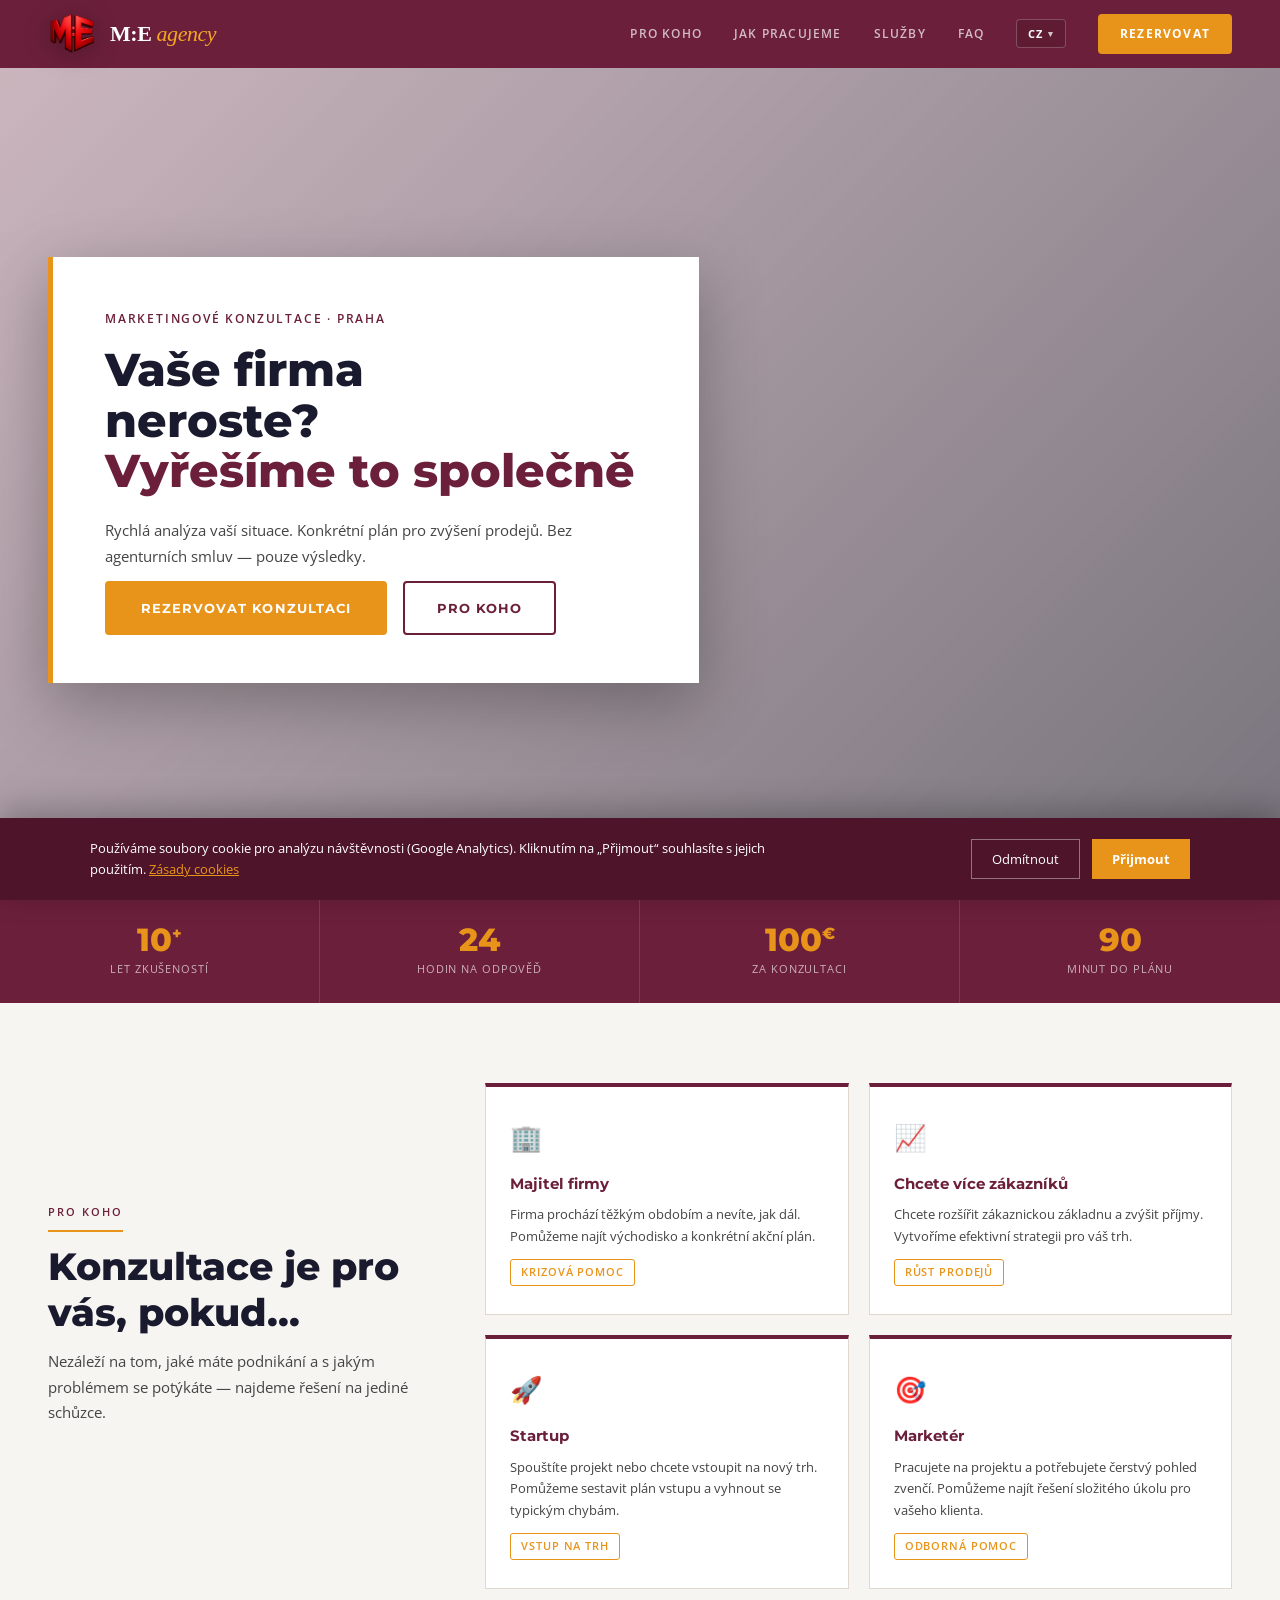
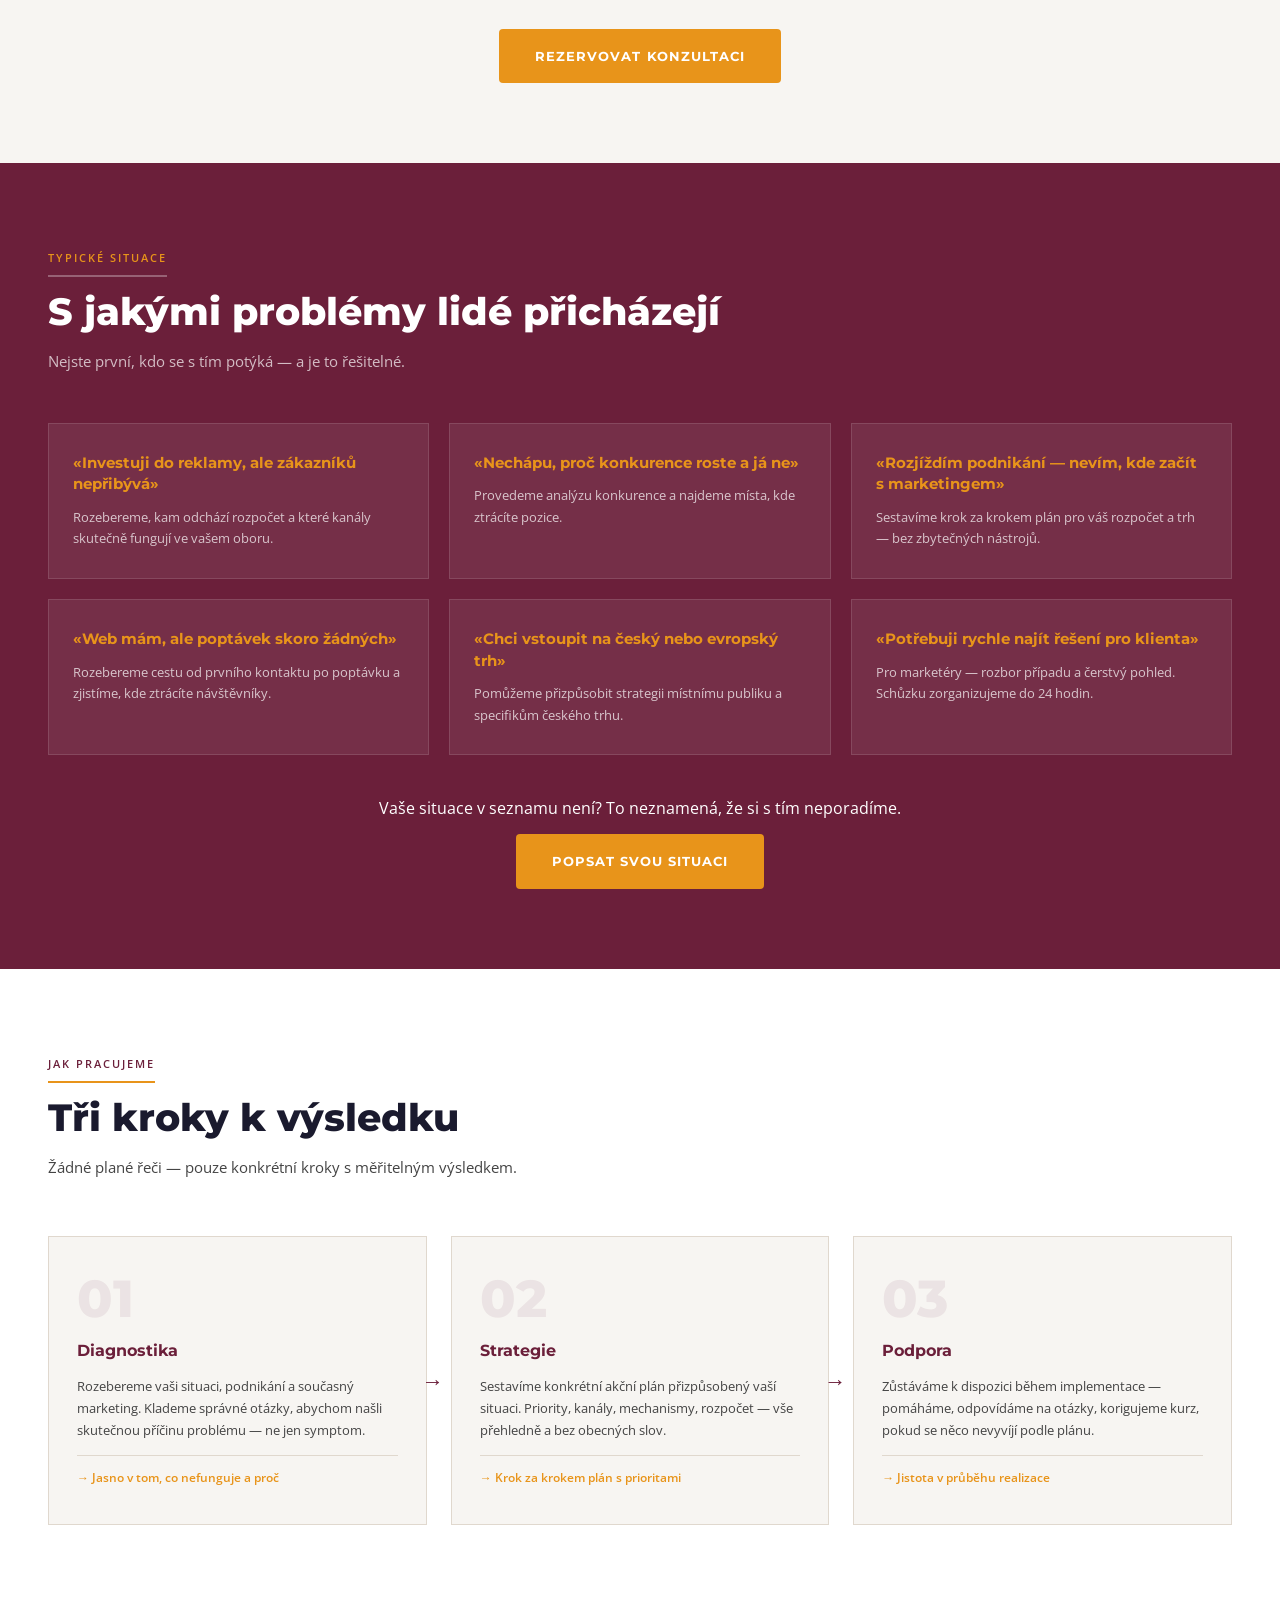
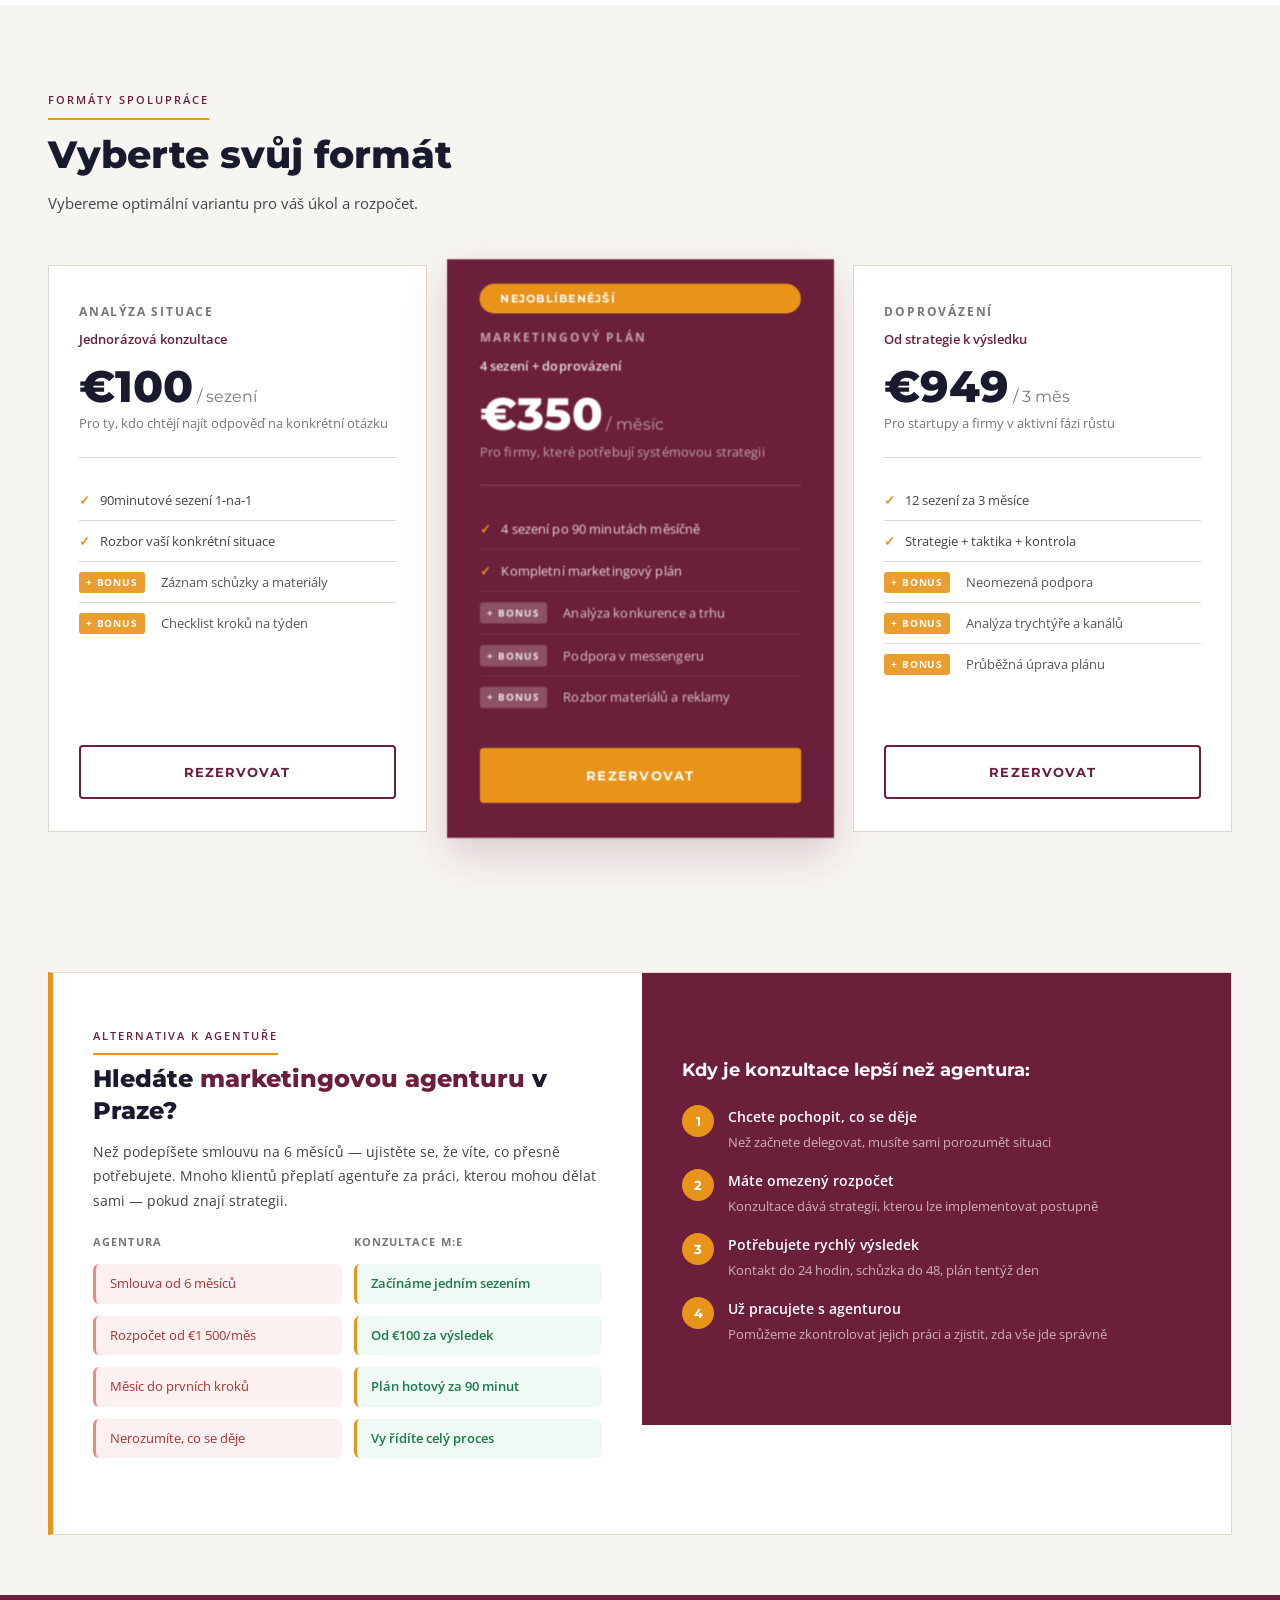
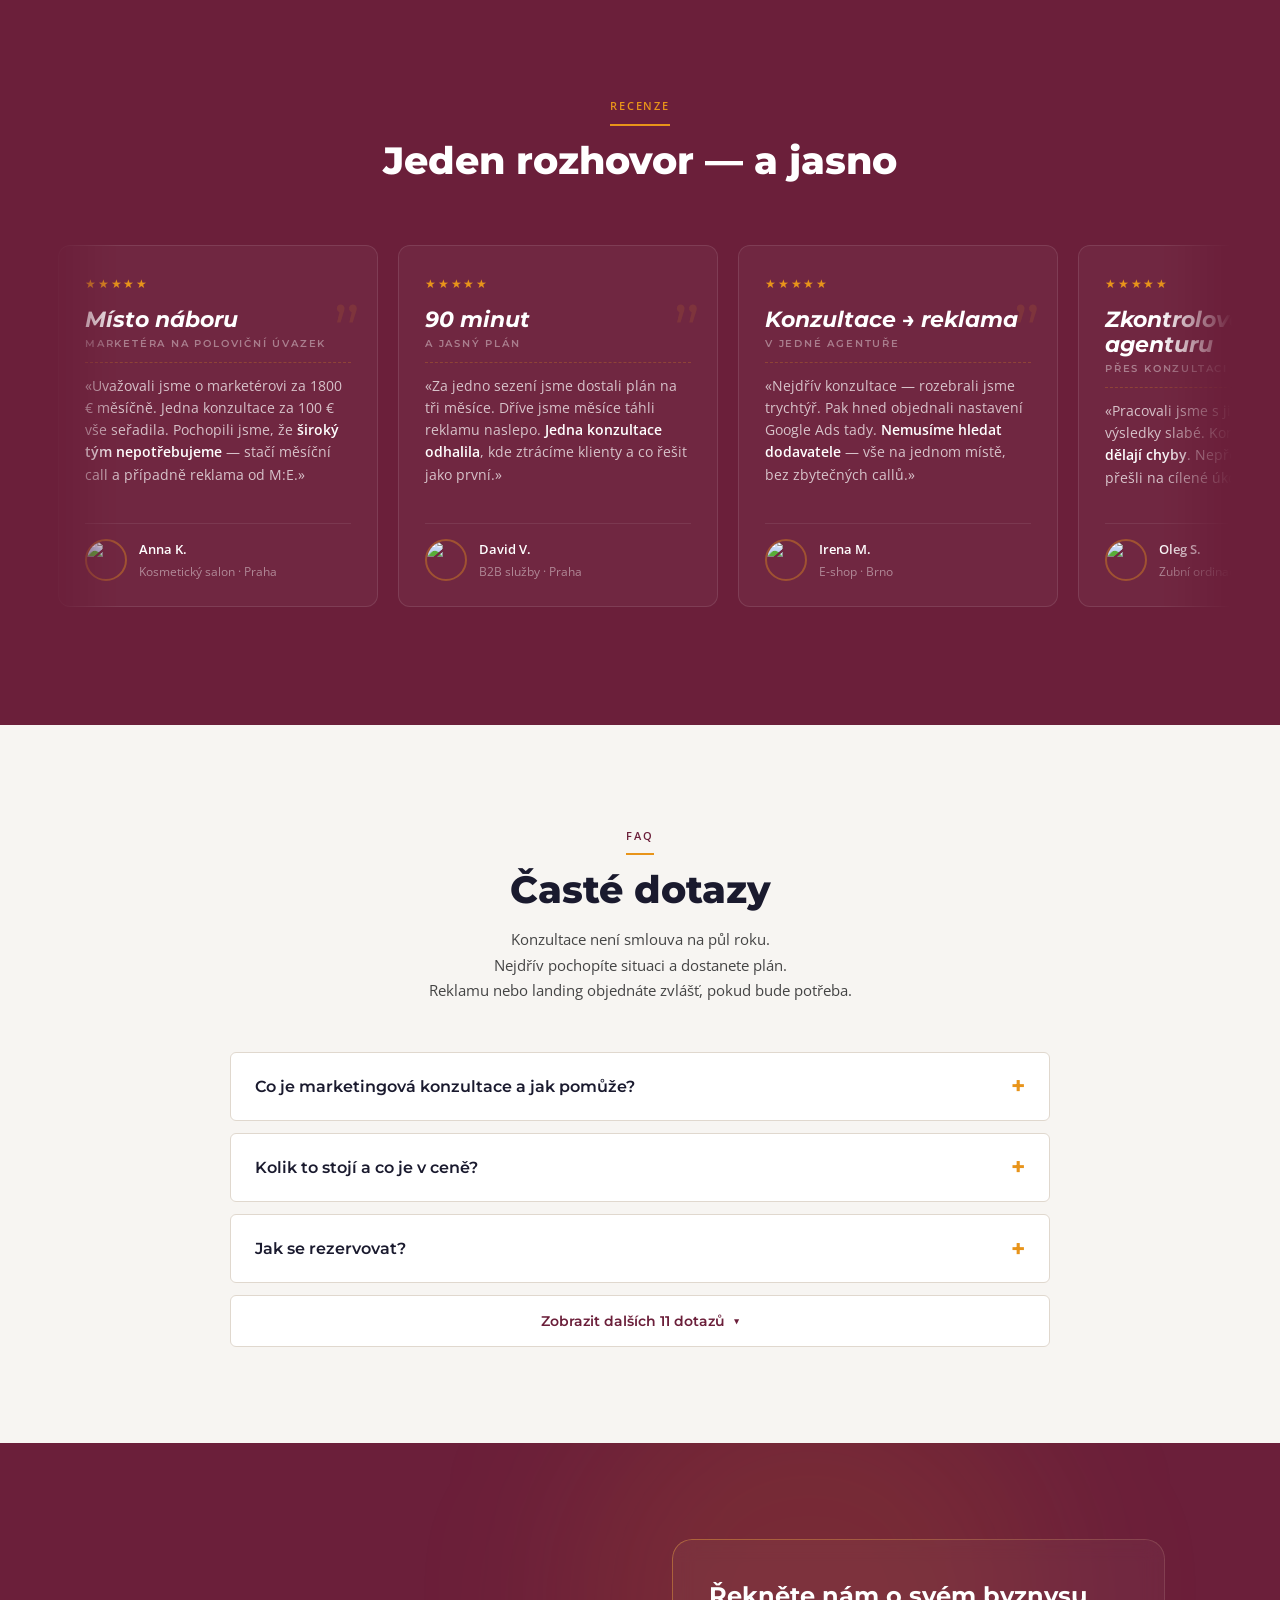
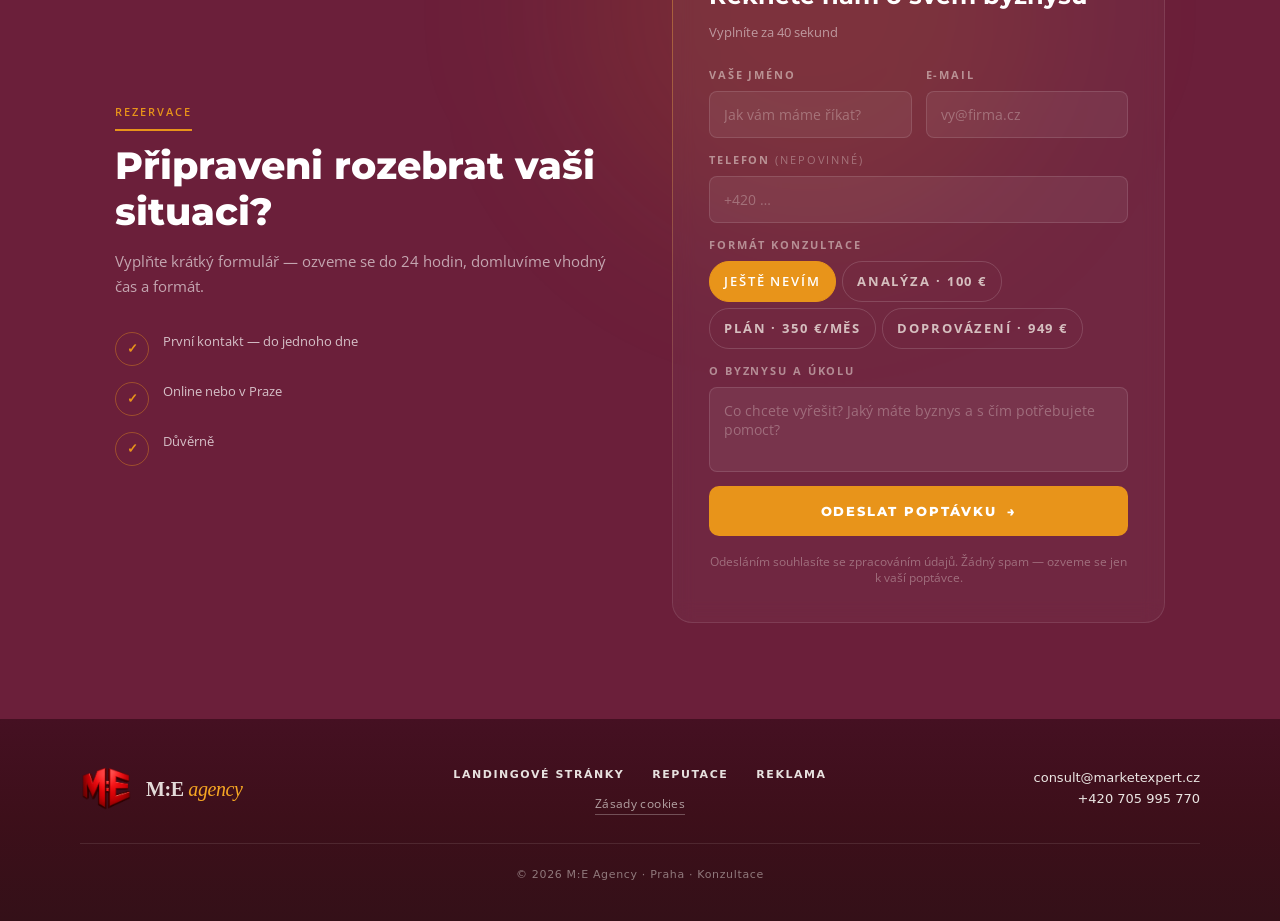
==== cs/index.html @ a28de50e "Add files via upload" ====
<!DOCTYPE html>
<html lang="cs">
<head>
<meta charset="UTF-8">
<link rel="icon" href="favicon.png" type="image/png" sizes="32x32">
<link rel="icon" href="favicon.png" type="image/png" sizes="16x16">
<link rel="apple-touch-icon" href="favicon.png">
<meta name="viewport" content="width=device-width, initial-scale=1.0">

<!-- ═══════════════════════════════════════════
     SEO: Title & Meta
     Optimalizováno pro: "marketingové konzultace Praha",
     "marketing agency prague", "marketingova agentura"
═══════════════════════════════════════════ -->
<title>Marketingové konzultace v Praze — M:E Agency</title>
<meta name="description" content="Marketingová konzultace 1-na-1 pro majitele firem, startupy a marketéry v Praze. Konkrétní plán růstu za 90 minut. Bez agenturních smluv — pouze výsledky.">
<meta name="keywords" content="marketingové konzultace, marketingová konzultace, konzultace z marketingu, konzultace v oblasti marketingu, marketingový konzulting firem, marketing pro experty, marketing pro expertní služby, konzultace marketéra, pomoc s marketingem, agentura internetového marketingu Praha, marketingová konzultace pro firmy, Praha">
<meta name="robots" content="index, follow">
<meta name="author" content="M:E Agency">

<!-- ═══════════════════════════════════════════
     Canonical & hreflang
     GitHub Pages → consult.marketexpert.cz (RU kořen, CS /cs/).
     Canonical je v HTML — HubSpot měnit nemusíte.
═══════════════════════════════════════════ -->
<link rel="canonical" href="https://consult.marketexpert.cz/cs/">
<link rel="alternate" hreflang="cs" href="https://consult.marketexpert.cz/cs/">
<link rel="alternate" hreflang="ru" href="https://consult.marketexpert.cz/">
<link rel="alternate" hreflang="x-default" href="https://consult.marketexpert.cz/">

<!-- ═══════════════════════════════════════════
     Open Graph
═══════════════════════════════════════════ -->
<meta property="og:type" content="website">
<meta property="og:title" content="Marketingové konzultace v Praze — M:E Agency">
<meta property="og:description" content="Konkrétní marketingový plán pro vaši firmu za 90 minut. Pro majitele firem, startupy, marketéry. Praha a online.">
<meta property="og:url" content="https://consult.marketexpert.cz/cs/">
<meta property="og:image" content="https://marketexpert.cz/og-image-consult.jpg">
<meta property="og:image:width" content="1200">
<meta property="og:image:height" content="630">
<meta property="og:locale" content="cs_CZ">
<meta property="og:locale:alternate" content="ru_RU">
<meta property="og:site_name" content="M:E Agency">

<meta name="twitter:card" content="summary_large_image">
<meta name="twitter:title" content="Marketingové konzultace v Praze — M:E Agency">
<meta name="twitter:description" content="Konkrétní marketingový plán pro vaši firmu za 90 minut. Bez agenturních smluv.">
<meta name="twitter:image" content="https://marketexpert.cz/og-image-consult.jpg">

<!-- ═══════════════════════════════════════════
     Schema.org JSON-LD
═══════════════════════════════════════════ -->
<script type="application/ld+json">
{
  "@context": "https://schema.org",
  "@type": "ProfessionalService",
  "name": "M:E Agency",
  "description": "Marketingové konzultace 1-na-1 pro majitele firem, startupy a marketéry. Konkrétní plán růstu za 90 minut.",
  "url": "https://consult.marketexpert.cz/cs/",
  "logo": "https://consult.marketexpert.cz/logo.png",
  "image": "https://marketexpert.cz/og-image-consult.jpg",
  "telephone": "+420705995770",
  "email": "consult@marketexpert.cz",
  "address": {
    "@type": "PostalAddress",
    "addressLocality": "Praha",
    "addressCountry": "CZ"
  },
  "areaServed": [
    { "@type": "Country", "name": "Czech Republic" },
    { "@type": "Country", "name": "Slovakia" }
  ],
  "serviceType": "Marketing Consulting",
  "inLanguage": "cs",
  "priceRange": "€100 – €949",
  "hasOfferCatalog": {
    "@type": "OfferCatalog",
    "name": "Formáty konzultací",
    "itemListElement": [
      {
        "@type": "Offer",
        "name": "Analýza situace",
        "description": "Jednorázová konzultace 1-na-1, 90 minut. Konkrétní rozbor vaší situace a checklist kroků.",
        "price": "100",
        "priceCurrency": "EUR"
      },
      {
        "@type": "Offer",
        "name": "Marketingový plán",
        "description": "4 sezení za měsíc + podpora v messengeru. Kompletní marketingová strategie.",
        "price": "350",
        "priceCurrency": "EUR"
      },
      {
        "@type": "Offer",
        "name": "Doprovázení",
        "description": "12 sezení za 3 měsíce. Strategie, taktika a kontrola implementace.",
        "price": "949",
        "priceCurrency": "EUR"
      }
    ]
  },
  "sameAs": [
    "https://www.linkedin.com/company/market-expert-agency"
  ]
}
</script>

<!-- ═══════════════════════════════════════════
     Google Analytics 4 — podmíněné načítání
═══════════════════════════════════════════ -->
<script>window.__GA4_MEASUREMENT_ID__ = 'G-SPKHXMCQGM'; window.__GA4_ADS_ID__ = 'AW-11432613975';</script>

<link rel="preconnect" href="https://fonts.googleapis.com">
<link href="https://fonts.googleapis.com/css2?family=Montserrat:wght@400;600;700;800&family=Open+Sans:wght@300;400;600&display=swap" rel="stylesheet">
<style>
*, *::before, *::after { box-sizing: border-box; margin: 0; padding: 0; }

:root {
  --burg: #6B1F3A;
  --burg-dark: #4e1429;
  --orange: #E8941A;
  --orange-hover: #d4820f;
  --text-dark: #1a1a2e;
  --text-mid: #444;
  --text-light: #777;
  --white: #ffffff;
  --bg-light: #f7f5f2;
  --bg-mid: #f0ece6;
  --border: #e0d8ce;
}

html { scroll-behavior: smooth; }

body {
  font-family: 'Open Sans', sans-serif;
  color: var(--text-dark);
  background: var(--white);
  overflow-x: hidden;
  line-height: 1.7;
}

/* ── Hlavička (jednotný formát M:E) ── */
nav {
  position: fixed; top: 0; left: 0; right: 0; z-index: 100;
  background: var(--burg);
  display: flex; align-items: center; justify-content: space-between;
  padding: 0 48px; height: 68px;
}
.nav-logo { min-width: 0; }
.nav-links { display: flex; align-items: center; gap: 32px; }
.nav-links .nav-link {
  font-size: 12px; font-weight: 600; letter-spacing: .1em; text-transform: uppercase;
  color: rgba(255,255,255,.7); text-decoration: none; position: relative; transition: color .2s;
}
.nav-links .nav-link::after {
  content: ''; position: absolute; left: 0; right: 100%; bottom: -6px; height: 1.5px;
  background: var(--orange); transition: right .3s ease;
}
.nav-links .nav-link:hover { color: #fff; }
.nav-links .nav-link:hover::after { right: 0; }
.nav-cta {
  background: var(--orange) !important; color: #fff !important;
  padding: 10px 22px; border-radius: 4px; border: none;
  font-family: inherit; font-size: 12px; font-weight: 700 !important;
  letter-spacing: .1em; text-transform: uppercase;
  text-decoration: none !important; display: inline-block; cursor: pointer;
  transition: background .2s;
}
.nav-cta:hover, .nav-cta:focus { background: var(--orange-hover) !important; color: #fff !important; text-decoration: none !important; }
.nav-toggle {
  display: none; flex-direction: column; justify-content: center; align-items: center;
  gap: 5px; width: 44px; height: 44px; padding: 0; border: none;
  background: transparent; cursor: pointer; flex-shrink: 0; border-radius: 6px;
  transition: background .2s ease;
}
.nav-toggle:hover { background: rgba(255,255,255,.08); }
.nav-toggle-bar {
  display: block; width: 22px; height: 2px; background: #fff;
  border-radius: 1px; transition: transform .25s ease, opacity .25s ease;
}
nav.nav-open .nav-toggle-bar:nth-child(1) { transform: translateY(7px) rotate(45deg); }
nav.nav-open .nav-toggle-bar:nth-child(2) { opacity: 0; }
nav.nav-open .nav-toggle-bar:nth-child(3) { transform: translateY(-7px) rotate(-45deg); }
.lang-switch { position: relative; display: inline-block; }
.lang-switch__toggle {
  display: inline-flex; align-items: center; gap: 5px; font-family: inherit;
  font-size: 11px; font-weight: 700; letter-spacing: .08em; text-transform: uppercase;
  padding: 6px 11px; border: 1px solid rgba(255,255,255,.22); border-radius: 4px;
  background: rgba(0,0,0,.12); color: #fff; cursor: pointer;
  transition: background .2s ease, border-color .2s ease;
}
.lang-switch__toggle:hover, .lang-switch.is-open .lang-switch__toggle {
  background: rgba(255,255,255,.12); border-color: rgba(255,255,255,.35);
}
.lang-switch__chev { font-size: 9px; opacity: .75; line-height: 1; transition: transform .2s ease; }
.lang-switch.is-open .lang-switch__chev { transform: rotate(180deg); }
.lang-switch__menu {
  position: absolute; top: calc(100% + 6px); right: 0; min-width: 120px;
  background: var(--burg); border: 1px solid rgba(255,255,255,.18); border-radius: 4px;
  box-shadow: 0 8px 24px rgba(0,0,0,.28); opacity: 0; visibility: hidden;
  pointer-events: none; transform: translateY(-4px);
  transition: opacity .18s ease, visibility .18s ease, transform .18s ease; z-index: 110;
}
.lang-switch.is-open .lang-switch__menu {
  opacity: 1; visibility: visible; pointer-events: auto; transform: none;
}
.lang-switch__option {
  display: block; padding: 10px 14px; font-size: 11px; font-weight: 700;
  letter-spacing: .08em; text-transform: uppercase; color: rgba(255,255,255,.75);
  text-decoration: none !important; white-space: nowrap;
  transition: background .15s ease, color .15s ease;
}
.lang-switch__option:hover, .lang-switch__option:focus {
  background: rgba(255,255,255,.1); color: #fff; text-decoration: none !important;
}

/* ── HERO ── */
.hero {
  min-height: 100vh;
  position: relative;
  overflow: hidden;
  display: flex; align-items: center;
  padding: 100px 48px 60px;
}
.hero-bg {
  position: absolute;
  inset: -15% 0;
  background:
    linear-gradient(135deg, rgba(107,31,58,0.3) 0%, rgba(20,15,30,0.6) 100%),
    url('https://images.unsplash.com/photo-1541849546-216549ae216d?w=1600&q=80') center/cover no-repeat;
  will-change: transform;
  z-index: 0;
}
.hero-card {
  background: var(--white); width: min(680px, 55%);
  padding: 52px 52px 48px;
  border-left: 5px solid var(--orange);
  box-shadow: 0 20px 60px rgba(0,0,0,0.28);
  animation: fadeUp 0.7s ease both;
}
.hero-label {
  font-size: 12px; letter-spacing: 0.15em; text-transform: uppercase;
  color: var(--burg); margin-bottom: 16px; font-weight: 600;
}
.hero h1 {
  font-family: 'Montserrat', sans-serif;
  font-size: clamp(28px, 4vw, 46px); font-weight: 800;
  line-height: 1.1; color: var(--text-dark); margin-bottom: 20px;
}
.hero h1 span { color: var(--burg); }
.hero p { font-size: 15px; color: var(--text-mid); margin-bottom: 12px; line-height: 1.75; }
.hero-btns { display: flex; gap: 16px; flex-wrap: wrap; }
.btn-orange {
  display: inline-block; background: var(--orange); color: var(--white);
  padding: 16px 36px; font-family: 'Montserrat', sans-serif;
  font-size: 13px; font-weight: 700; letter-spacing: 0.08em; text-transform: uppercase;
  text-decoration: none; border-radius: 4px;
  transition: background 0.2s, transform 0.15s;
  border: none; cursor: pointer;
}
.btn-orange:hover { background: var(--orange-hover); transform: translateY(-2px); }
.btn-outline {
  display: inline-block; border: 2px solid var(--burg); color: var(--burg);
  padding: 14px 32px; font-family: 'Montserrat', sans-serif;
  font-size: 13px; font-weight: 700; letter-spacing: 0.08em; text-transform: uppercase;
  text-decoration: none; border-radius: 4px; transition: all 0.2s;
  background: none; cursor: pointer;
}
.btn-outline:hover { background: var(--burg); color: var(--white); }

/* ── STATS BAR ── */
.stats-bar {
  background: var(--burg);
  display: grid; grid-template-columns: repeat(4, 1fr);
}
.stat-item {
  padding: 24px 20px; text-align: center;
  border-right: 1px solid rgba(255,255,255,0.12);
}
.stat-item:last-child { border-right: none; }
.stat-num {
  font-family: 'Montserrat', sans-serif; font-size: 32px; font-weight: 800;
  color: var(--orange); line-height: 1; margin-bottom: 4px;
}
.stat-num sup { font-size: 16px; }
.stat-label { font-size: 11px; color: rgba(255,255,255,0.65); letter-spacing: 0.08em; text-transform: uppercase; }

/* ── SHARED SECTION ── */
section { padding: 80px 48px; }
.section-label {
  display: inline-block; font-size: 11px; letter-spacing: 0.18em;
  text-transform: uppercase; color: var(--burg); font-weight: 600;
  margin-bottom: 12px; padding-bottom: 8px; border-bottom: 2px solid var(--orange);
}
.section-title {
  font-family: 'Montserrat', sans-serif;
  font-size: clamp(24px, 3.5vw, 38px); font-weight: 800;
  color: var(--text-dark); line-height: 1.2; margin-bottom: 14px;
}
.section-sub { font-size: 15px; color: var(--text-mid); max-width: 540px; margin-bottom: 48px; }

/* ── FOR WHOM ── */
.for-whom { background: var(--bg-light); }
.for-whom-inner { display: grid; grid-template-columns: 1fr 2fr; gap: 64px; align-items: center; }
.whom-grid { display: grid; grid-template-columns: 1fr 1fr; gap: 20px; }
.whom-card {
  background: var(--white); border: 1px solid var(--border);
  border-top: 4px solid var(--burg); padding: 28px 24px;
  transition: box-shadow 0.4s ease, transform 0.4s ease, filter 0.4s ease, opacity 0.4s ease, border-top-color 0.35s ease;
}
.whom-icon { font-size: 26px; margin-bottom: 12px; display: inline-block; transition: transform 0.45s cubic-bezier(.34, 1.56, .64, 1); }
@media (hover: hover) {
  .whom-grid:hover .whom-card { filter: blur(1.5px); opacity: 0.5; transform: scale(0.97); }
  .whom-grid:hover .whom-card:hover {
    filter: blur(0); opacity: 1; transform: translateY(-8px) scale(1.02);
    box-shadow: 0 16px 40px rgba(107,31,58,0.14); border-top-color: var(--orange);
  }
  .whom-card:hover .whom-icon { transform: scale(1.2) rotate(-8deg); }
  .whom-card:hover .tag { transform: translateX(5px); background: rgba(232,148,26,0.07); }
}
.whom-grid.stagger > * { transform: translateY(36px) scale(0.92); transition: opacity 0.65s cubic-bezier(.22, 1, .36, 1), transform 0.65s cubic-bezier(.22, 1, .36, 1); }
.whom-grid.stagger.visible > *:nth-child(1) { transition-delay: 0.08s; }
.whom-grid.stagger.visible > *:nth-child(2) { transition-delay: 0.18s; }
.whom-grid.stagger.visible > *:nth-child(3) { transition-delay: 0.28s; }
.whom-grid.stagger.visible > *:nth-child(4) { transition-delay: 0.38s; }
.whom-grid.stagger.visible .whom-card:nth-child(1) .whom-icon { animation: iconPop 0.55s cubic-bezier(.34, 1.56, .64, 1) 0.2s both; }
.whom-grid.stagger.visible .whom-card:nth-child(2) .whom-icon { animation: iconPop 0.55s cubic-bezier(.34, 1.56, .64, 1) 0.3s both; }
.whom-grid.stagger.visible .whom-card:nth-child(3) .whom-icon { animation: iconPop 0.55s cubic-bezier(.34, 1.56, .64, 1) 0.4s both; }
.whom-grid.stagger.visible .whom-card:nth-child(4) .whom-icon { animation: iconPop 0.55s cubic-bezier(.34, 1.56, .64, 1) 0.5s both; }
@keyframes iconPop {
  from { transform: scale(0) rotate(-20deg); opacity: 0; }
  to { transform: scale(1) rotate(0); opacity: 1; }
}
.whom-card h3 {
  font-family: 'Montserrat', sans-serif; font-size: 15px; font-weight: 700;
  color: var(--burg); margin-bottom: 8px;
}
.whom-card p { font-size: 13px; color: var(--text-mid); line-height: 1.65; }
.whom-card .tag {
  display: inline-block; margin-top: 12px;
  font-size: 11px; font-weight: 600; letter-spacing: 0.08em; text-transform: uppercase;
  color: var(--orange); border: 1px solid var(--orange); padding: 3px 10px; border-radius: 3px;
  transition: transform 0.3s ease, background 0.3s ease;
}

/* ── PROBLEMS ── */
.problems { background: var(--burg); }
.problems .section-label { color: var(--orange); border-bottom-color: rgba(255,255,255,0.3); }
.problems .section-title { color: var(--white); }
.problems .section-sub { color: rgba(255,255,255,0.7); }
.problems-grid { display: grid; grid-template-columns: repeat(3, 1fr); gap: 20px; }
.problem-card {
  background: rgba(255,255,255,0.07); border: 1px solid rgba(255,255,255,0.12);
  padding: 28px 24px; transition: background 0.3s;
}
.problem-card:hover { background: rgba(255,255,255,0.12); }
.problem-q {
  font-family: 'Montserrat', sans-serif; font-size: 15px; font-weight: 700;
  color: var(--orange); margin-bottom: 12px; line-height: 1.45;
}
.problem-a { font-size: 13px; color: rgba(255,255,255,0.72); line-height: 1.65; }
.problems-cta { margin-top: 40px; text-align: center; }
.problems-cta p { color: rgba(255,255,255,0.7); font-size: 14px; margin-bottom: 16px; }

/* ── PROCESS ── */
.process { background: var(--white); }
.steps { display: grid; grid-template-columns: repeat(3, 1fr); gap: 24px; }
.step {
  background: var(--bg-light); border: 1px solid var(--border);
  padding: 36px 28px; position: relative; transition: box-shadow 0.3s;
}
.step {
  transition: filter 0.3s ease, opacity 0.3s ease, transform 0.3s ease, box-shadow 0.3s;
}
@media (hover: hover) {
  .steps:hover .step {
    filter: blur(2px);
    opacity: 0.45;
    transform: scale(0.98);
  }
  .steps:hover .step:hover {
    filter: blur(0);
    opacity: 1;
    transform: scale(1.01);
    box-shadow: 0 12px 40px rgba(107,31,58,0.15);
  }
}
.step::after {
  content: '→'; position: absolute; right: -18px; top: 50%; transform: translateY(-50%);
  font-size: 22px; color: var(--burg); font-weight: 700; z-index: 1;
}
.step:last-child::after { display: none; }
.step-num {
  font-family: 'Montserrat', sans-serif; font-size: 52px; font-weight: 800;
  color: rgba(107,31,58,0.08); line-height: 1; margin-bottom: 12px;
}
.step h3 {
  font-family: 'Montserrat', sans-serif; font-size: 16px; font-weight: 700;
  color: var(--burg); margin-bottom: 10px;
}
.step p { font-size: 13px; color: var(--text-mid); line-height: 1.7; }
.step-result {
  margin-top: 14px; font-size: 12px; font-weight: 600;
  color: var(--orange); border-top: 1px solid var(--border); padding-top: 12px;
}
.step-result::before { content: '→ '; }

/* ── PRICING ── */
.pricing { background: var(--bg-light); }
.plans { display: grid; grid-template-columns: repeat(3, 1fr); gap: 24px; }
.plan {
  background: var(--white); border: 1px solid var(--border);
  padding: 36px 30px 32px; position: relative;
  display: flex; flex-direction: column;
}
.plan.featured { border: 2px solid var(--burg); background: var(--burg); color: var(--white); }
.plans .plan.plan-anim-item {
  overflow: hidden;
  transition: transform .45s cubic-bezier(.22,1,.36,1), box-shadow .45s ease, border-color .35s ease;
}
.plans .plan.plan-anim-item::before {
  content: ''; position: absolute; inset: 0;
  background: linear-gradient(135deg, rgba(232,148,26,.12) 0%, rgba(255,255,255,.35) 42%, transparent 72%);
  opacity: 0; transition: opacity .4s ease; pointer-events: none; z-index: 0;
}
.plans .plan.plan-anim-item::after {
  content: ''; position: absolute; top: 0; left: 0; right: 0; height: 3px;
  background: linear-gradient(90deg, transparent, var(--orange), transparent);
  opacity: 0; transform: scaleX(0);
  transition: opacity .35s ease, transform .45s cubic-bezier(.22,1,.36,1); z-index: 1;
}
.plans .plan.plan-anim-item:hover::before { opacity: 1; }
.plans .plan.plan-anim-item:hover::after { opacity: 1; transform: scaleX(1); }
.plans .plan.plan-anim-item:hover {
  transform: translateY(-10px) scale(1.03);
  box-shadow: 0 22px 50px rgba(107,31,58,.14), 0 0 0 1px rgba(232,148,26,.2);
  border-color: rgba(232,148,26,.35); z-index: 2;
}
.plans .plan.plan-anim-item.featured { box-shadow: 0 16px 40px rgba(107,31,58,.2); }
.plans .plan.plan-anim-item.featured:hover {
  transform: translateY(-12px) scale(1.04);
  box-shadow: 0 28px 60px rgba(107,31,58,.28), 0 0 28px rgba(232,148,26,.1);
  border-color: var(--orange);
}
.plans .plan.plan-anim-item > * { position: relative; z-index: 1; }
.plans.plans-js .plan.plan-anim-item { opacity: 0; transform: translateY(40px); }
.plans.plans-js.is-visible .plan.plan-anim-item { animation: planCardIn .75s cubic-bezier(.22,1,.36,1) both; }
.plans.plans-js.is-visible .plan.plan-anim-item:nth-child(1) { animation-delay: .08s; }
.plans.plans-js.is-visible .plan.plan-anim-item:nth-child(2) { animation-delay: .2s; }
.plans.plans-js.is-visible .plan.plan-anim-item:nth-child(3) { animation-delay: .32s; }
.plans.plans-js.is-visible .plan.plan-anim-item.featured { animation-name: planCardInHot; }
@keyframes planCardIn {
  from { opacity: 0; transform: translateY(40px); }
  to { opacity: 1; transform: none; }
}
@keyframes planCardInHot {
  from { opacity: 0; transform: translateY(40px) scale(.98); }
  to { opacity: 1; transform: scale(1.02); }
}
.plan-badge {
  position: absolute; top: -14px; left: 50%; transform: translateX(-50%);
  background: var(--orange); color: var(--white);
  font-family: 'Montserrat', sans-serif; font-size: 11px; font-weight: 700;
  letter-spacing: 0.1em; text-transform: uppercase; padding: 5px 20px; border-radius: 20px; white-space: nowrap;
}
.plan-name { font-size: 12px; font-weight: 700; letter-spacing: 0.15em; text-transform: uppercase; color: var(--text-light); margin-bottom: 6px; }
.plan.featured .plan-name { color: rgba(255,255,255,0.6); }
.plan-for { font-size: 13px; color: var(--burg); font-weight: 600; margin-bottom: 14px; }
.plan.featured .plan-for { color: rgba(255,255,255,0.85); }
.plan-price { font-family: 'Montserrat', sans-serif; font-size: 44px; font-weight: 800; color: var(--text-dark); line-height: 1; margin-bottom: 4px; }
.plan.featured .plan-price { color: var(--white); }
.plan-price span { font-size: 16px; font-weight: 400; color: var(--text-light); }
.plan.featured .plan-price span { color: rgba(255,255,255,0.6); }
.plan-desc { font-size: 13px; color: var(--text-light); margin-bottom: 22px; }
.plan.featured .plan-desc { color: rgba(255,255,255,0.6); }
.plan-divider { height: 1px; background: var(--border); margin-bottom: 22px; }
.plan.featured .plan-divider { background: rgba(255,255,255,0.2); }
.plan-features { list-style: none; margin-bottom: 30px; flex: 1; }
.plan-features li {
  font-size: 13px; color: var(--text-mid); padding: 9px 0;
  border-bottom: 1px solid var(--border); display: flex; gap: 10px; align-items: flex-start;
}
.plan.featured .plan-features li { color: rgba(255,255,255,0.85); border-bottom-color: rgba(255,255,255,0.12); }
.plan-features li::before { content: '✓'; color: var(--orange); font-weight: 700; flex-shrink: 0; }
.plan-features li:last-child { border-bottom: none; }
.plan .btn-orange, .plan .btn-outline { width: 100%; text-align: center; display: block; }

/* ── AGENCY BLOCK ── */
.agency-block { background: var(--bg-light); padding: 60px 48px; }
.agency-inner {
  background: var(--white); border: 1px solid var(--border);
  border-left: 5px solid var(--orange);
  display: grid; grid-template-columns: 1fr 1fr; gap: 0; align-items: start;
}
.agency-left { padding: 48px 40px; }
.agency-left .section-label { margin-bottom: 8px; }
.agency-left h2 { font-family: 'Montserrat', sans-serif; font-size: 24px; font-weight: 800; color: var(--text-dark); margin-bottom: 14px; line-height: 1.3; }
.agency-left h2 span { color: var(--burg); }
.agency-left p { font-size: 14px; color: var(--text-mid); line-height: 1.75; margin-bottom: 16px; }
.agency-right { background: var(--burg); padding: 48px 40px; display: flex; flex-direction: column; justify-content: flex-start; }
.agency-compare { display: flex; flex-direction: column; gap: 12px; margin: 20px 0 28px; }
.compare-thead { display: grid; grid-template-columns: 1fr 1fr; gap: 12px; }
.compare-pair { display: grid; grid-template-columns: 1fr 1fr; gap: 12px; }
.compare-cell {
  font-size: 13px; padding: 10px 14px;
  border-radius: 6px; line-height: 1.5;
}
.compare-cell.bad { background: #fdf0f0; color: #a33; border-left: 3px solid #e88; }
.compare-cell.good { background: #f0faf4; color: #1a7a4a; border-left: 3px solid var(--orange); font-weight: 600; }
.compare-head { font-size: 11px; font-weight: 700; text-transform: uppercase; letter-spacing: 0.1em; color: var(--text-light); }
.compare-tag { display: none; }
.agency-right h3 { font-family: 'Montserrat', sans-serif; font-size: 18px; font-weight: 700; color: var(--white); margin-bottom: 20px; margin-top: 34px; }
.agency-points { display: flex; flex-direction: column; gap: 16px; margin-bottom: 32px; }
.agency-point { display: flex; gap: 14px; align-items: flex-start; }
.ap-num {
  width: 32px; height: 32px; border-radius: 50%;
  background: var(--orange); color: var(--white);
  display: flex; align-items: center; justify-content: center;
  font-family: 'Montserrat', sans-serif; font-size: 13px; font-weight: 700; flex-shrink: 0;
}
.ap-text h4 { font-size: 14px; font-weight: 600; color: var(--white); margin-bottom: 2px; }
.ap-text p { font-size: 13px; color: rgba(255,255,255,0.65); }

/* ── RECENZE ── */
.rev-s { background: var(--burg); padding: 96px 48px; position: relative; overflow: hidden; }
.rev-intro { max-width: 720px; margin: 0 auto 48px; text-align: center; }
.rev-intro .section-label { color: var(--orange); }
.rev-intro .section-title { color: #fff; }
.rev-intro .section-sub { color: rgba(255,255,255,.55); margin: 0 auto; }
.rev-marquee {
  overflow: hidden;
  position: relative;
  padding: 10px 0;
  -webkit-mask-image: linear-gradient(to right, transparent 0, #000 72px, #000 calc(100% - 72px), transparent 100%);
  mask-image: linear-gradient(to right, transparent 0, #000 72px, #000 calc(100% - 72px), transparent 100%);
}
.rev-track {
  display: flex;
  gap: 20px;
  width: max-content;
  padding: 4px 10px 12px;
  animation: rev-flow 65s linear infinite;
}
.rev-track:hover { animation-play-state: paused; }
@keyframes rev-flow {
  to { transform: translateX(-50%); }
}
.rev-card {
  min-width: 320px;
  max-width: 320px;
  flex-shrink: 0;
  background: rgba(255,255,255,.04); border: 1px solid rgba(255,255,255,.1); border-radius: 12px; padding: 28px 26px 24px; position: relative; display: flex; flex-direction: column; gap: 12px; transition: transform .3s, border-color .3s, background .3s;
}
.rev-card:hover { background: rgba(232,148,26,.06); border-color: rgba(232,148,26,.35); transform: translateY(-4px); }
.rev-q { position: absolute; top: 4px; right: 16px; font-family: 'Montserrat', sans-serif; font-size: 72px; color: rgba(232,148,26,.12); line-height: 1; pointer-events: none; }
.rev-stars { color: var(--orange); letter-spacing: .15em; font-size: 12px; }
.rev-result { font-family: 'Montserrat', sans-serif; font-style: italic; font-weight: 700; font-size: 22px; color: #fff; line-height: 1.15; padding-bottom: 12px; border-bottom: 1px dashed rgba(232,148,26,.25); }
.rev-result span { display: block; font-style: normal; font-size: 10px; font-weight: 600; letter-spacing: .18em; text-transform: uppercase; color: rgba(255,255,255,.4); margin-top: 6px; }
.rev-text { font-size: 13.5px; line-height: 1.65; color: rgba(255,255,255,.72); flex: 1; }
.rev-text strong { color: #fff; font-weight: 600; }
.rev-meta { padding-top: 14px; border-top: 1px solid rgba(255,255,255,.08); display: flex; align-items: center; gap: 12px; }
.rev-avatar { display: block; width: 42px; height: 42px; min-width: 42px; border-radius: 50%; object-fit: cover; border: 2px solid rgba(232,148,26,.4); flex-shrink: 0; overflow: hidden; font-size: 0; }
.rev-who { font-size: 13px; font-weight: 600; color: #fff; }
.rev-co { font-size: 11.5px; color: rgba(255,255,255,.45); margin-top: 2px; }

/* ── FAQ ── */
.faq-s { background: var(--bg-light); padding: 96px 48px; }
.faq-intro { max-width: 700px; margin: 0 auto 48px; text-align: center; }
.faq-intro .section-sub { max-width: 480px; margin: 0 auto; text-wrap: balance; }
.faq-wrap { max-width: 820px; margin: 0 auto; }
.faq-item { background: #fff; border: 1px solid var(--border); border-radius: 6px; margin-bottom: 12px; padding: 2px 24px; }
.faq-item summary { cursor: pointer; list-style: none; font-family: 'Montserrat', sans-serif; font-size: 16px; font-weight: 600; color: var(--text-dark); padding: 18px 0; display: flex; justify-content: space-between; align-items: center; gap: 16px; }
.faq-item summary::-webkit-details-marker { display: none; }
.faq-item summary::after { content: "+"; color: var(--orange); font-size: 24px; font-weight: 700; line-height: 1; flex-shrink: 0; }
.faq-item[open] summary::after { content: "\2013"; }
.faq-item p { font-size: 14.5px; color: var(--text-mid); line-height: 1.7; padding: 0 0 20px; }
.faq-item p a { color: var(--burg); font-weight: 600; }
.faq-more-btn {
  display: flex; align-items: center; justify-content: center; gap: 8px;
  width: 100%; margin-top: 4px; padding: 16px 24px;
  background: #fff; border: 1px solid var(--border); border-radius: 6px;
  font-family: 'Montserrat', sans-serif; font-size: 14px; font-weight: 600;
  color: var(--burg); cursor: pointer; transition: border-color .2s, color .2s, background .2s;
}
.faq-more-btn:hover { border-color: rgba(232,148,26,.5); color: var(--orange); background: rgba(232,148,26,.04); }
.faq-more-btn-icon { font-size: 12px; line-height: 1; transition: transform .25s ease; }
.faq-more-btn[aria-expanded="true"] .faq-more-btn-icon { transform: rotate(180deg); }

/* ── ORDER / FORM (jako na landingu Ads) ── */
.order-s { background: var(--burg); position: relative; overflow: hidden; padding: 96px 48px; }
.order-in { display: grid; grid-template-columns: 1fr 1fr; gap: 64px; align-items: center; max-width: 1050px; margin: 0 auto; position: relative; z-index: 2; }
.order-l .section-label { color: var(--orange); }
.order-l .section-title { color: #fff; }
.order-l .section-sub { color: rgba(255,255,255,.6); margin-bottom: 0; }
.order-pts { margin-top: 32px; display: flex; flex-direction: column; gap: 16px; }
.order-pt { display: flex; gap: 14px; align-items: flex-start; font-size: 13px; color: rgba(255,255,255,.72); line-height: 1.5; }
.order-pt .ck { width: 34px; height: 34px; flex-shrink: 0; border: 1px solid rgba(232,148,26,.4); border-radius: 50%; display: flex; align-items: center; justify-content: center; color: var(--orange); font-weight: 700; }
.order-glow { position: absolute; top: -80px; right: 18%; width: 480px; height: 480px; border-radius: 50%; background: rgba(232,148,26,.1); filter: blur(80px); pointer-events: none; z-index: 1; }
.form-box { background: rgba(255,255,255,.04); border: 1px solid rgba(255,255,255,.1); border-radius: 20px; padding: 36px; backdrop-filter: blur(10px); -webkit-backdrop-filter: blur(10px); position: relative; z-index: 3; }
.form-box::before { content: ''; position: absolute; inset: -1px; border-radius: 20px; padding: 1px; background: linear-gradient(135deg,rgba(232,148,26,.4),transparent 50%); -webkit-mask: linear-gradient(#fff 0 0) content-box, linear-gradient(#fff 0 0); -webkit-mask-composite: xor; mask-composite: exclude; pointer-events: none; }
.form-head { margin-bottom: 24px; }
.form-head h3 { font-family: 'Montserrat', sans-serif; font-size: 24px; font-weight: 700; color: #fff; }
.form-head p { font-size: 13px; color: rgba(255,255,255,.5); margin-top: 4px; }
.form-grid { display: grid; grid-template-columns: 1fr 1fr; gap: 14px; }
.form-grid .field { display: flex; flex-direction: column; gap: 6px; min-width: 0; margin-bottom: 0; }
.field-full { grid-column: 1 / -1; }
.form-grid .field label { font-size: 10.5px; font-weight: 700; letter-spacing: .18em; text-transform: uppercase; color: rgba(247,242,234,.5); margin-bottom: 0; }
.form-grid .field input, .form-grid .field textarea { background: rgba(255,255,255,.06); border: 1px solid rgba(255,255,255,.12); border-radius: 8px; padding: 13px 14px; font-size: 14px; color: #fff; font-family: 'Open Sans', sans-serif; outline: none; transition: border-color .2s, background .2s, box-shadow .2s; resize: none; min-width: 0; max-width: 100%; width: 100%; }
.form-grid .field input::placeholder, .form-grid .field textarea::placeholder { color: rgba(247,242,234,.3); }
.form-grid .field input:focus, .form-grid .field textarea:focus { border-color: var(--orange); background: rgba(255,255,255,.1); box-shadow: 0 0 0 4px rgba(232,148,26,.12); }
.pkg-picker { display: flex; flex-wrap: wrap; gap: 6px; }
.pkg-opt { position: relative; cursor: pointer; }
.pkg-opt input { position: absolute; opacity: 0; pointer-events: none; }
.pkg-opt span { display: inline-block; padding: 9px 14px; border: 1px solid rgba(255,255,255,.15); border-radius: 20px; font-size: 12.5px; color: rgba(247,242,234,.75); transition: all .2s; }
.pkg-opt:hover span { border-color: rgba(232,148,26,.6); color: #fff; }
.pkg-opt input:checked + span { background: var(--orange); border-color: var(--orange); color: #fff; font-weight: 600; }
.form-submit { grid-column: 1 / -1; background: var(--orange); color: #fff; font-weight: 800; font-size: 13px; letter-spacing: .14em; text-transform: uppercase; padding: 17px; border: none; border-radius: 10px; cursor: pointer; display: flex; align-items: center; justify-content: center; gap: 10px; transition: all .2s; font-family: 'Montserrat', sans-serif; }
.form-submit:hover { background: var(--orange-hover); box-shadow: 0 10px 30px rgba(232,148,26,.3); }
.form-submit .arrow { transition: transform .2s; }
.form-submit:hover .arrow { transform: translateX(4px); }
.form-submit.is-submitted { background: #1f8a50; cursor: default; box-shadow: none; }
.form-submit.is-submitted:hover { background: #1f8a50; box-shadow: none; }
.form-grid .form-note { grid-column: 1 / -1; font-size: 11.5px; color: rgba(247,242,234,.35); text-align: center; margin-top: 4px; line-height: 1.4; }
.form-modal { position: fixed; inset: 0; z-index: 10001; display: flex; align-items: center; justify-content: center; padding: 20px; opacity: 0; visibility: hidden; pointer-events: none; transition: opacity .22s ease, visibility .22s ease; }
.form-modal.is-open { opacity: 1; visibility: visible; pointer-events: auto; }
.form-modal-overlay { position: absolute; inset: 0; background: rgba(0,0,0,.72); backdrop-filter: blur(5px); -webkit-backdrop-filter: blur(5px); }
.form-modal-panel { position: relative; z-index: 1; width: 100%; max-width: 580px; max-height: min(92vh,860px); overflow-y: auto; background: var(--burg); border-radius: 18px; padding: 28px 24px 24px; border: 1px solid rgba(232,148,26,.22); box-shadow: 0 24px 64px rgba(0,0,0,.45); animation: formModalIn .24s ease; }
@keyframes formModalIn { from { opacity: 0; transform: translateY(-14px) scale(.98); } to { opacity: 1; transform: none; } }
.form-modal-x { position: absolute; top: 10px; right: 12px; width: 36px; height: 36px; border: none; background: rgba(255,255,255,.08); color: rgba(255,255,255,.7); font-size: 24px; line-height: 1; border-radius: 8px; cursor: pointer; transition: background .2s, color .2s; }
.form-modal-x:hover { background: rgba(255,255,255,.14); color: #fff; }
.form-modal-body .form-box { padding: 0; border: none; background: transparent; backdrop-filter: none; -webkit-backdrop-filter: none; }
.form-modal-body .form-box::before { display: none; }
html.form-modal-open { overflow: hidden; }
.sr-only { position: absolute; width: 1px; height: 1px; padding: 0; margin: -1px; overflow: hidden; clip: rect(0,0,0,0); border: 0; }

/* ── ANIM ── */
@keyframes fadeUp { from { opacity:0; transform:translateY(24px);} to {opacity:1; transform:translateY(0);} }

/* ── SCROLL ANIMATIONS ── */
.reveal {
  opacity: 0;
  transform: translateY(32px);
  transition: opacity 0.65s ease, transform 0.65s ease;
}
.reveal.visible {
  opacity: 1;
  transform: translateY(0);
}
.reveal-left {
  opacity: 0;
  transform: translateX(-28px);
  transition: opacity 0.65s ease, transform 0.65s ease;
}
.reveal-left.visible {
  opacity: 1;
  transform: translateX(0);
}
.stagger > * {
  opacity: 0;
  transform: translateY(28px);
  transition: opacity 0.55s ease, transform 0.55s ease;
}
.stagger.visible > *:nth-child(1) { opacity:1; transform:none; transition-delay: 0s; }
.stagger.visible > *:nth-child(2) { opacity:1; transform:none; transition-delay: 0.1s; }
.stagger.visible > *:nth-child(3) { opacity:1; transform:none; transition-delay: 0.2s; }
.stagger.visible > *:nth-child(4) { opacity:1; transform:none; transition-delay: 0.3s; }
.stagger.visible > *:nth-child(5) { opacity:1; transform:none; transition-delay: 0.4s; }
.stagger.visible > *:nth-child(6) { opacity:1; transform:none; transition-delay: 0.5s; }

@media (prefers-reduced-motion: reduce) {
  html { scroll-behavior: auto !important; }
  .reveal, .reveal-left, .stagger > * { opacity:1 !important; transform:none !important; transition: none !important; }
  .whom-grid:hover .whom-card, .whom-grid:hover .whom-card:hover,
  .plans .plan.plan-anim-item:hover,
  .steps:hover .step, .steps:hover .step:hover { transform: none !important; filter: none !important; opacity: 1 !important; }
  .whom-grid.stagger.visible .whom-card .whom-icon { animation: none !important; }
  .plans.plans-js .plan.plan-anim-item { opacity: 1 !important; transform: none !important; animation: none !important; }
}

/* ── PLAN FEATURES — bonus badges ── */
.plan-features li.core::before { content: '✓'; color: var(--orange); font-weight: 700; flex-shrink: 0; }
.plan-features li.bonus { opacity: 0.9; }
.plan-features li.bonus::before { content: none; }
.bonus-badge {
  display: inline-flex; align-items: center; gap: 4px;
  font-size: 10px; font-weight: 700; letter-spacing: 0.08em; text-transform: uppercase;
  background: var(--orange); color: #fff;
  padding: 2px 7px; border-radius: 3px; flex-shrink: 0; margin-top: 1px;
}
.plan.featured .bonus-badge { background: rgba(255,255,255,0.25); color: #fff; }
.plan-features li { align-items: flex-start; }

/* ── RESPONSIVE ── */
@media (max-width: 1200px) {
  .for-whom-inner { gap: 40px; }
  .agency-inner { gap: 0; }
}
@media (max-width: 960px) {
  nav { padding: 0 16px 0 20px; }
  .nav-toggle { display: flex; }
  .nav-brand__img { width: 40px; height: 40px; }
  .nav-brand__text { font-size: 17px; }
  .nav-links {
    display: flex; position: fixed; top: 68px; left: 0; right: 0; bottom: 0;
    flex-direction: column; align-items: stretch; gap: 0;
    padding: 12px 20px 32px; background: var(--burg);
    border-top: 1px solid rgba(255,255,255,.08); overflow-y: auto; z-index: 99;
    opacity: 0; visibility: hidden; pointer-events: none;
    transform: translateY(-6px);
    transition: opacity .22s ease, visibility .22s ease, transform .22s ease;
  }
  nav.nav-open .nav-links { opacity: 1; visibility: visible; pointer-events: auto; transform: none; }
  .nav-links .nav-link { font-size: 13px; padding: 15px 0; border-bottom: 1px solid rgba(255,255,255,.08); letter-spacing: .08em; }
  .nav-links .nav-link::after { display: none; }
  .nav-links .nav-link:hover { color: var(--orange); }
  .nav-links .lang-switch { margin: 16px 0 0; width: 100%; }
  .nav-links .lang-switch__toggle { width: 100%; justify-content: space-between; }
  .nav-links .lang-switch__menu { left: 0; right: 0; min-width: 0; }
  .nav-links .nav-cta { margin-top: 12px; text-align: center; display: block; padding: 14px 22px; border-radius: 4px; }
  html.nav-open { overflow: hidden; }
  section, .agency-block { padding: 56px 24px; }
  .hero { padding: 100px 24px 48px; }
  .hero-card { width: 100% !important; padding: 36px 28px 32px; }
  .for-whom-inner { grid-template-columns: 1fr; gap: 36px; }
  .whom-grid { grid-template-columns: 1fr 1fr; }
  .problems-grid { grid-template-columns: 1fr 1fr; }
  .steps { grid-template-columns: 1fr; gap: 16px; }
  .step::after { display: none; }
  .plans { grid-template-columns: 1fr; }
  .agency-inner { grid-template-columns: 1fr; }
  .rev-s, .faq-s { padding: 64px 24px; }
  .rev-marquee { -webkit-mask-image: linear-gradient(to right, transparent 0, #000 40px, #000 calc(100% - 40px), transparent 100%); mask-image: linear-gradient(to right, transparent 0, #000 40px, #000 calc(100% - 40px), transparent 100%); }
  .order-s { padding: 64px 24px; }
  .order-in { grid-template-columns: 1fr; gap: 40px; }
  .form-grid { grid-template-columns: 1fr; }
  .compare-thead { display: none; }
  .compare-pair {
    display: flex; flex-direction: column; gap: 0;
    border: 1px solid var(--border); border-radius: 8px;
    overflow: hidden; background: #fff;
    box-shadow: 0 2px 8px rgba(107,31,58,.06);
  }
  .compare-tag {
    display: block; font-size: 10px; font-weight: 700;
    text-transform: uppercase; letter-spacing: 0.12em;
    margin-bottom: 5px;
  }
  .compare-cell.bad .compare-tag { color: #b44; }
  .compare-cell.good .compare-tag { color: var(--burg); }
  .compare-cell {
    border-radius: 0; border-left-width: 4px;
    padding: 12px 14px;
  }
  .compare-cell.bad { border-bottom: 1px solid #f0d8d8; }
  .compare-cell.good { border-bottom: none; }
  .agency-left { padding: 32px 24px; }
  .agency-right { padding: 32px 24px; }
  .agency-right h3 { margin-top: 0; }
  .stats-bar { grid-template-columns: repeat(2, 1fr); }
}
@media (max-width: 600px) {
  .whom-grid { grid-template-columns: 1fr; }
  .problems-grid { grid-template-columns: 1fr; }
  section, .agency-block { padding: 48px 16px; }
  .hero { padding: 88px 16px 40px; }
  .hero-card { padding: 28px 20px 24px; }
  .hero h1 { font-size: clamp(26px, 7vw, 36px); }
  .plans { grid-template-columns: 1fr; }
  .rev-card { min-width: 280px; max-width: 280px; }
}
@media (prefers-reduced-motion: reduce) {
  .rev-track { animation: none; }
  .rev-marquee { overflow-x: auto; -webkit-mask-image: none; mask-image: none; scrollbar-width: none; }
  .rev-marquee::-webkit-scrollbar { display: none; }
}

.whatsapp-fab {
  position: fixed;
  right: 1.25rem;
  bottom: max(1.5rem, env(safe-area-inset-bottom));
  z-index: 10000;
  display: flex;
  align-items: center;
  justify-content: center;
  width: 3.5rem;
  height: 3.5rem;
  border-radius: 9999px;
  background: #25d366;
  color: #fff;
  box-shadow: 0 4px 14px rgba(0,0,0,0.28);
  transition: transform 0.2s ease, box-shadow 0.2s ease;
}
.whatsapp-fab:hover { transform: scale(1.05); box-shadow: 0 6px 20px rgba(37,211,102,0.45); }
.whatsapp-fab:focus-visible { outline: 2px solid #f5a623; outline-offset: 2px; }
@media (min-width: 640px) { .whatsapp-fab { right: 1.5rem; } }

</style>
<link rel="stylesheet" href="footer.css">
<link rel="stylesheet" href="cookie.css">
</head>
<body>

<nav aria-label="Menu stránky">
  <a href="https://marketexpert.cz/cs/" class="nav-logo nav-brand">
    <img src="logo.png" alt="M:E agency" class="nav-brand__img" decoding="async" onerror="this.onerror=null;this.src='logo.svg'">
    <span class="nav-brand__text">M:E <em class="nav-brand__agency">agency</em></span>
  </a>
  <button type="button" class="nav-toggle" aria-label="Otevřít menu" aria-expanded="false" aria-controls="navMenu">
    <span class="nav-toggle-bar"></span>
    <span class="nav-toggle-bar"></span>
    <span class="nav-toggle-bar"></span>
  </button>
  <div class="nav-links" id="navMenu">
    <a href="#for-whom" class="nav-link">Pro koho</a>
    <a href="#process" class="nav-link">Jak pracujeme</a>
    <a href="#pricing" class="nav-link">Služby</a>
    <a href="#faq" class="nav-link">FAQ</a>
    <div class="lang-switch">
      <button type="button" class="lang-switch__toggle" aria-expanded="false" aria-haspopup="listbox" aria-label="Vybrat jazyk">
        <span class="lang-switch__current">CZ</span>
        <span class="lang-switch__chev" aria-hidden="true">▾</span>
      </button>
      <div class="lang-switch__menu" role="listbox" aria-label="Jazyk">
        <a href="https://consult.marketexpert.cz/" hreflang="ru" class="lang-switch__option" role="option">Русский (RU)</a>
      </div>
    </div>
    <a href="#order" class="nav-cta">Rezervovat</a>
  </div>
</nav>
<script>
(function(){
  var nav = document.querySelector('nav');
  var toggle = document.querySelector('.nav-toggle');
  var menu = document.getElementById('navMenu');
  if (!nav || !toggle || !menu) return;
  function setOpen(open) {
    nav.classList.toggle('nav-open', open);
    document.documentElement.classList.toggle('nav-open', open);
    toggle.setAttribute('aria-expanded', open ? 'true' : 'false');
    toggle.setAttribute('aria-label', open ? 'Zavřít menu' : 'Otevřít menu');
  }
  toggle.addEventListener('click', function(){ setOpen(!nav.classList.contains('nav-open')); });
  menu.querySelectorAll('a[href^="#"]').forEach(function(a){
    a.addEventListener('click', function(){ setOpen(false); });
  });
  document.addEventListener('keydown', function(e){
    if (e.key === 'Escape' && nav.classList.contains('nav-open')) setOpen(false);
  });
  window.addEventListener('resize', function(){
    if (window.innerWidth > 960) setOpen(false);
  });
  function closeLangMenus() {
    document.querySelectorAll('.lang-switch.is-open').forEach(function(sw){
      sw.classList.remove('is-open');
      var b = sw.querySelector('.lang-switch__toggle');
      if (b) b.setAttribute('aria-expanded', 'false');
    });
  }
  document.querySelectorAll('.lang-switch').forEach(function(sw){
    var btn = sw.querySelector('.lang-switch__toggle');
    if (!btn) return;
    btn.addEventListener('click', function(e){
      e.stopPropagation();
      var open = !sw.classList.contains('is-open');
      closeLangMenus();
      if (open) {
        sw.classList.add('is-open');
        btn.setAttribute('aria-expanded', 'true');
      }
    });
  });
  document.addEventListener('click', closeLangMenus);
  document.addEventListener('keydown', function(e){
    if (e.key === 'Escape') closeLangMenus();
  });
})();
</script>

<!-- HERO -->
<section class="hero">
  <div class="hero-bg" id="heroBg"></div>
  <div class="hero-card" style="position:relative;z-index:1;">
    <div class="hero-label">Marketingové konzultace · Praha</div>
    <h1>Vaše firma<br>neroste?<br><span>Vyřešíme to společně</span></h1>
    <p>Rychlá analýza vaší situace. Konkrétní plán pro zvýšení prodejů. Bez agenturních smluv — pouze výsledky.</p>
    <div class="hero-btns">
      <a href="#order" class="btn-orange">Rezervovat konzultaci</a>
      <a href="#for-whom" class="btn-outline">Pro koho</a>
    </div>
  </div>
</section>

<!-- STATS BAR -->
<div class="stats-bar">
  <div class="stat-item">
    <div class="stat-num">10<sup>+</sup></div>
    <div class="stat-label">let zkušeností</div>
  </div>
  <div class="stat-item">
    <div class="stat-num">24</div>
    <div class="stat-label">hodin na odpověď</div>
  </div>
  <div class="stat-item">
    <div class="stat-num">100<sup>€</sup></div>
    <div class="stat-label">za konzultaci</div>
  </div>
  <div class="stat-item">
    <div class="stat-num">90</div>
    <div class="stat-label">minut do plánu</div>
  </div>
</div>

<!-- FOR WHOM -->
<section class="for-whom" id="for-whom">
  <div class="for-whom-inner">
    <div class="reveal-left">
      <div class="section-label">Pro koho</div>
      <h2 class="section-title">Konzultace je pro vás, pokud...</h2>
      <p class="section-sub">Nezáleží na tom, jaké máte podnikání a s jakým problémem se potýkáte — najdeme řešení na jediné schůzce.</p>
    </div>
    <div class="whom-grid stagger">
      <div class="whom-card">
        <div class="whom-icon">🏢</div>
        <h3>Majitel firmy</h3>
        <p>Firma prochází těžkým obdobím a nevíte, jak dál. Pomůžeme najít východisko a konkrétní akční plán.</p>
        <span class="tag">Krizová pomoc</span>
      </div>
      <div class="whom-card">
        <div class="whom-icon">📈</div>
        <h3>Chcete více zákazníků</h3>
        <p>Chcete rozšířit zákaznickou základnu a zvýšit příjmy. Vytvoříme efektivní strategii pro váš trh.</p>
        <span class="tag">Růst prodejů</span>
      </div>
      <div class="whom-card">
        <div class="whom-icon">🚀</div>
        <h3>Startup</h3>
        <p>Spouštíte projekt nebo chcete vstoupit na nový trh. Pomůžeme sestavit plán vstupu a vyhnout se typickým chybám.</p>
        <span class="tag">Vstup na trh</span>
      </div>
      <div class="whom-card">
        <div class="whom-icon">🎯</div>
        <h3>Marketér</h3>
        <p>Pracujete na projektu a potřebujete čerstvý pohled zvenčí. Pomůžeme najít řešení složitého úkolu pro vašeho klienta.</p>
        <span class="tag">Odborná pomoc</span>
      </div>
    </div>
  </div>
  <div class="reveal" style="text-align:center; margin-top:40px;">
    <a href="#order" class="btn-orange">Rezervovat konzultaci</a>
  </div>
</section>

<!-- PROBLEMS -->
<section class="problems">
  <div class="reveal">
    <div class="section-label">Typické situace</div>
    <h2 class="section-title" style="color:#fff">S jakými problémy lidé přicházejí</h2>
    <p class="section-sub">Nejste první, kdo se s tím potýká — a je to řešitelné.</p>
  </div>
  <div class="problems-grid stagger">
    <div class="problem-card">
      <div class="problem-q">«Investuji do reklamy, ale zákazníků nepřibývá»</div>
      <div class="problem-a">Rozebereme, kam odchází rozpočet a které kanály skutečně fungují ve vašem oboru.</div>
    </div>
    <div class="problem-card">
      <div class="problem-q">«Nechápu, proč konkurence roste a já ne»</div>
      <div class="problem-a">Provedeme analýzu konkurence a najdeme místa, kde ztrácíte pozice.</div>
    </div>
    <div class="problem-card">
      <div class="problem-q">«Rozjíždím podnikání — nevím, kde začít s marketingem»</div>
      <div class="problem-a">Sestavíme krok za krokem plán pro váš rozpočet a trh — bez zbytečných nástrojů.</div>
    </div>
    <div class="problem-card">
      <div class="problem-q">«Web mám, ale poptávek skoro žádných»</div>
      <div class="problem-a">Rozebereme cestu od prvního kontaktu po poptávku a zjistíme, kde ztrácíte návštěvníky.</div>
    </div>
    <div class="problem-card">
      <div class="problem-q">«Chci vstoupit na český nebo evropský trh»</div>
      <div class="problem-a">Pomůžeme přizpůsobit strategii místnímu publiku a specifikům českého trhu.</div>
    </div>
    <div class="problem-card">
      <div class="problem-q">«Potřebuji rychle najít řešení pro klienta»</div>
      <div class="problem-a">Pro marketéry — rozbor případu a čerstvý pohled. Schůzku zorganizujeme do 24 hodin.</div>
    </div>
  </div>
  <div class="reveal" style="margin-top:40px;text-align:center;">
    <p style="color:#fff;">Vaše situace v seznamu není? To neznamená, že si s tím neporadíme.</p>
    <a href="#order" class="btn-orange" style="margin-top:12px;">Popsat svou situaci</a>
  </div>
</section>

<!-- PROCESS -->
<section class="process" id="process">
  <div class="reveal" style="margin-bottom:56px">
    <div class="section-label">Jak pracujeme</div>
    <h2 class="section-title">Tři kroky k výsledku</h2>
    <p class="section-sub">Žádné plané řeči — pouze konkrétní kroky s měřitelným výsledkem.</p>
  </div>
  <div class="steps stagger">
    <div class="step">
      <div class="step-num">01</div>
      <h3>Diagnostika</h3>
      <p>Rozebereme vaši situaci, podnikání a současný marketing. Klademe správné otázky, abychom našli skutečnou příčinu problému — ne jen symptom.</p>
      <div class="step-result">Jasno v tom, co nefunguje a proč</div>
    </div>
    <div class="step">
      <div class="step-num">02</div>
      <h3>Strategie</h3>
      <p>Sestavíme konkrétní akční plán přizpůsobený vaší situaci. Priority, kanály, mechanismy, rozpočet — vše přehledně a bez obecných slov.</p>
      <div class="step-result">Krok za krokem plán s prioritami</div>
    </div>
    <div class="step">
      <div class="step-num">03</div>
      <h3>Podpora</h3>
      <p>Zůstáváme k dispozici během implementace — pomáháme, odpovídáme na otázky, korigujeme kurz, pokud se něco nevyvíjí podle plánu.</p>
      <div class="step-result">Jistota v průběhu realizace</div>
    </div>
  </div>
</section>

<!-- PRICING -->
<section class="pricing" id="pricing">
  <div class="reveal" style="margin-bottom:48px">
    <div class="section-label">Formáty spolupráce</div>
    <h2 class="section-title">Vyberte svůj formát</h2>
    <p class="section-sub">Vybereme optimální variantu pro váš úkol a rozpočet.</p>
  </div>
  <div class="plans">
    <div class="plan plan-anim-item">
      <div class="plan-name">Analýza situace</div>
      <div class="plan-for">Jednorázová konzultace</div>
      <div class="plan-price">€100<span> / sezení</span></div>
      <div class="plan-desc">Pro ty, kdo chtějí najít odpověď na konkrétní otázku</div>
      <div class="plan-divider"></div>
      <ul class="plan-features">
        <li class="core">90minutové sezení 1-na-1</li>
        <li class="core">Rozbor vaší konkrétní situace</li>
        <li class="bonus"><span class="bonus-badge">+ bonus</span>&nbsp; Záznam schůzky a materiály</li>
        <li class="bonus"><span class="bonus-badge">+ bonus</span>&nbsp; Checklist kroků na týden</li>
      </ul>
      <a href="#order" data-pkg="plan100" class="btn-outline" style="width:100%;text-align:center;">Rezervovat</a>
    </div>
    <div class="plan featured plan-anim-item">
      <div class="plan-badge">Nejoblíbenější</div>
      <div class="plan-name">Marketingový plán</div>
      <div class="plan-for">4 sezení + doprovázení</div>
      <div class="plan-price">€350<span> / měsíc</span></div>
      <div class="plan-desc">Pro firmy, které potřebují systémovou strategii</div>
      <div class="plan-divider"></div>
      <ul class="plan-features">
        <li class="core">4 sezení po 90 minutách měsíčně</li>
        <li class="core">Kompletní marketingový plán</li>
        <li class="bonus"><span class="bonus-badge">+ bonus</span>&nbsp; Analýza konkurence a trhu</li>
        <li class="bonus"><span class="bonus-badge">+ bonus</span>&nbsp; Podpora v messengeru</li>
        <li class="bonus"><span class="bonus-badge">+ bonus</span>&nbsp; Rozbor materiálů a reklamy</li>
      </ul>
      <a href="#order" data-pkg="plan350" class="btn-orange" style="width:100%;text-align:center;">Rezervovat</a>
    </div>
    <div class="plan plan-anim-item">
      <div class="plan-name">Doprovázení</div>
      <div class="plan-for">Od strategie k výsledku</div>
      <div class="plan-price">€949<span> / 3 měs</span></div>
      <div class="plan-desc">Pro startupy a firmy v aktivní fázi růstu</div>
      <div class="plan-divider"></div>
      <ul class="plan-features">
        <li class="core">12 sezení za 3 měsíce</li>
        <li class="core">Strategie + taktika + kontrola</li>
        <li class="bonus"><span class="bonus-badge">+ bonus</span>&nbsp; Neomezená podpora</li>
        <li class="bonus"><span class="bonus-badge">+ bonus</span>&nbsp; Analýza trychtýře a kanálů</li>
        <li class="bonus"><span class="bonus-badge">+ bonus</span>&nbsp; Průběžná úprava plánu</li>
      </ul>
      <a href="#order" data-pkg="plan949" class="btn-outline" style="width:100%;text-align:center;">Rezervovat</a>
    </div>
  </div>
</section>

<!-- AGENCY BLOCK -->
<div class="agency-block">
  <div class="agency-inner">
    <div class="agency-left">
      <div class="section-label">Alternativa k agentuře</div>
      <h2>Hledáte <span>marketingovou agenturu</span> v Praze?</h2>
      <p>Než podepíšete smlouvu na 6 měsíců — ujistěte se, že víte, co přesně potřebujete. Mnoho klientů přeplatí agentuře za práci, kterou mohou dělat sami — pokud znají strategii.</p>
      <div class="agency-compare">
        <div class="compare-thead">
          <div class="compare-head">Agentura</div>
          <div class="compare-head">Konzultace M:E</div>
        </div>
        <div class="compare-pair">
          <div class="compare-cell bad"><span class="compare-tag">Agentura</span>Smlouva od 6 měsíců</div>
          <div class="compare-cell good"><span class="compare-tag">M:E</span>Začínáme jedním sezením</div>
        </div>
        <div class="compare-pair">
          <div class="compare-cell bad"><span class="compare-tag">Agentura</span>Rozpočet od €1 500/měs</div>
          <div class="compare-cell good"><span class="compare-tag">M:E</span>Od €100 za výsledek</div>
        </div>
        <div class="compare-pair">
          <div class="compare-cell bad"><span class="compare-tag">Agentura</span>Měsíc do prvních kroků</div>
          <div class="compare-cell good"><span class="compare-tag">M:E</span>Plán hotový za 90 minut</div>
        </div>
        <div class="compare-pair">
          <div class="compare-cell bad"><span class="compare-tag">Agentura</span>Nerozumíte, co se děje</div>
          <div class="compare-cell good"><span class="compare-tag">M:E</span>Vy řídíte celý proces</div>
        </div>
      </div>
    </div>
    <div class="agency-right">
      <h3>Kdy je konzultace lepší než agentura:</h3>
      <div class="agency-points">
        <div class="agency-point">
          <div class="ap-num">1</div>
          <div class="ap-text">
            <h4>Chcete pochopit, co se děje</h4>
            <p>Než začnete delegovat, musíte sami porozumět situaci</p>
          </div>
        </div>
        <div class="agency-point">
          <div class="ap-num">2</div>
          <div class="ap-text">
            <h4>Máte omezený rozpočet</h4>
            <p>Konzultace dává strategii, kterou lze implementovat postupně</p>
          </div>
        </div>
        <div class="agency-point">
          <div class="ap-num">3</div>
          <div class="ap-text">
            <h4>Potřebujete rychlý výsledek</h4>
            <p>Kontakt do 24 hodin, schůzka do 48, plán tentýž den</p>
          </div>
        </div>
        <div class="agency-point">
          <div class="ap-num">4</div>
          <div class="ap-text">
            <h4>Už pracujete s agenturou</h4>
            <p>Pomůžeme zkontrolovat jejich práci a zjistit, zda vše jde správně</p>
          </div>
        </div>
      </div>
    </div>
  </div>
</div>

<!-- RECENZE -->
<section class="rev-s" id="reviews">
  <div class="rev-intro reveal">
    <div class="section-label">Recenze</div>
    <h2 class="section-title">Jeden rozhovor — a jasno</h2>
  </div>
  <div class="rev-marquee reveal">
    <div class="rev-track">
    <article class="rev-card">
      <div class="rev-q">„</div>
      <div class="rev-stars">★★★★★</div>
      <div class="rev-result">Místo náboru<span>marketéra na poloviční úvazek</span></div>
      <p class="rev-text">«Uvažovali jsme o marketérovi za 1800 € měsíčně. Jedna konzultace za 100 € vše seřadila. Pochopili jsme, že <strong>široký tým nepotřebujeme</strong> — stačí měsíční call a případně reklama od M:E.»</p>
      <div class="rev-meta">
        <img class="rev-avatar" src="https://images.unsplash.com/photo-1573496359142-b8d87734a5a2?auto=format&fit=crop&w=160&h=160&q=80" alt="Anna K." loading="lazy" width="42" height="42">
        <div><div class="rev-who">Anna K.</div><div class="rev-co">Kosmetický salon · Praha</div></div>
      </div>
    </article>
    <article class="rev-card">
      <div class="rev-q">„</div>
      <div class="rev-stars">★★★★★</div>
      <div class="rev-result">90 minut<span>a jasný plán</span></div>
      <p class="rev-text">«Za jedno sezení jsme dostali plán na tři měsíce. Dříve jsme měsíce táhli reklamu naslepo. <strong>Jedna konzultace odhalila</strong>, kde ztrácíme klienty a co řešit jako první.»</p>
      <div class="rev-meta">
        <img class="rev-avatar" src="https://images.unsplash.com/photo-1506794778202-cad84cf45f1d?auto=format&fit=crop&w=160&h=160&q=80" alt="David V." loading="lazy" width="42" height="42">
        <div><div class="rev-who">David V.</div><div class="rev-co">B2B služby · Praha</div></div>
      </div>
    </article>
    <article class="rev-card">
      <div class="rev-q">„</div>
      <div class="rev-stars">★★★★★</div>
      <div class="rev-result">Konzultace → reklama<span>v jedné agentuře</span></div>
      <p class="rev-text">«Nejdřív konzultace — rozebrali jsme trychtýř. Pak hned objednali nastavení Google Ads tady. <strong>Nemusíme hledat dodavatele</strong> — vše na jednom místě, bez zbytečných callů.»</p>
      <div class="rev-meta">
        <img class="rev-avatar" src="https://images.unsplash.com/photo-1580489944761-15a19d654956?auto=format&fit=crop&w=160&h=160&q=80" alt="Irena M." loading="lazy" width="42" height="42">
        <div><div class="rev-who">Irena M.</div><div class="rev-co">E-shop · Brno</div></div>
      </div>
    </article>
    <article class="rev-card">
      <div class="rev-q">„</div>
      <div class="rev-stars">★★★★★</div>
      <div class="rev-result">Zkontrolovali agenturu<span>přes konzultaci</span></div>
      <p class="rev-text">«Pracovali jsme s jinou agenturou, ale výsledky slabé. Konzultace ukázala, <strong>kde dělají chyby</strong>. Nepředlžili smlouvu — přešli na cílené úkoly s M:E.»</p>
      <div class="rev-meta">
        <img class="rev-avatar" src="https://images.unsplash.com/photo-1612349317150-e413f6a5b16d?auto=format&fit=crop&w=160&h=160&q=80" alt="Oleg S." loading="lazy" width="42" height="42">
        <div><div class="rev-who">Oleg S.</div><div class="rev-co">Zubní ordinace · Praha</div></div>
      </div>
    </article>
    <article class="rev-card">
      <div class="rev-q">„</div>
      <div class="rev-stars">★★★★★</div>
      <div class="rev-result">Bez marketingového týmu<span>růst +28 %</span></div>
      <p class="rev-text">«Startup, omezený rozpočet — marketér na plný úvazek nereálný. Měsíční konzultace a občas landing. <strong>Růst tržeb za čtvrtletí</strong> bez celého oddělení.»</p>
      <div class="rev-meta">
        <img class="rev-avatar" src="https://images.unsplash.com/photo-1438761681033-6461ffad8d80?auto=format&fit=crop&w=160&h=160&q=80" alt="Elena R." loading="lazy" width="42" height="42">
        <div><div class="rev-who">Elena R.</div><div class="rev-co">EdTech · online</div></div>
      </div>
    </article>
    <article class="rev-card">
      <div class="rev-q">„</div>
      <div class="rev-stars">★★★★★</div>
      <div class="rev-result">Vše jasné<span>po jednom hovoru</span></div>
      <p class="rev-text">«Rok jsme táhli sami — sítě, kontext, SEO. Jeden rozhovor na 90 minut — a konečně <strong>jasno, co je důležité</strong>. Objednali reputaci, zbytek děláme sami podle plánu.»</p>
      <div class="rev-meta">
        <img class="rev-avatar" src="https://images.unsplash.com/photo-1500648767791-00dcc994a43e?auto=format&fit=crop&w=160&h=160&q=80" alt="Martin T." loading="lazy" width="42" height="42">
        <div><div class="rev-who">Martin T.</div><div class="rev-co">Autoservis · Ostrava</div></div>
      </div>
    </article>
    </div>
  </div>
</section>

<!-- FAQ -->
<section class="faq-s" id="faq">
  <div class="faq-intro reveal">
    <div class="section-label">FAQ</div>
    <h2 class="section-title">Časté dotazy</h2>
    <p class="section-sub">Konzultace není smlouva na půl roku.<br>Nejdřív pochopíte situaci a dostanete plán.<br>Reklamu nebo landing objednáte zvlášť, pokud bude potřeba.</p>
  </div>
  <div class="faq-wrap">
    <details class="faq-item">
      <summary>Co je marketingová konzultace a jak pomůže?</summary>
      <p>Profesionální rozbor vaší situace: strategie, kanály, trychtýř, reklama. Za 90 minut dostanete konkrétní doporučení a plán kroků — bez povinnosti najímat agenturu natrvalo.</p>
    </details>
    <details class="faq-item">
      <summary>Kolik to stojí a co je v ceně?</summary>
      <p>Analýza situace — 100 € (90 minut, jednorázové sezení). Marketingový plán — 350 €/měs (4 sezení + podpora). Doprovázení — 949 € za 3 měsíce (12 sezení, strategie a kontrola). V každém balíčku audit, doporučení a checklist kroků.</p>
    </details>
    <details class="faq-item">
      <summary>Jak se rezervovat?</summary>
      <p>Vyplňte formulář na této stránce — zvolte balíček nebo „Ještě nevím“. Ozveme se do 24 hodin a domluvíme termín. Můžete také napsat na <a href="https://wa.me/420705995770" target="_blank" rel="noopener noreferrer">WhatsApp</a> nebo na <a href="mailto:consult@marketexpert.cz">consult@marketexpert.cz</a>.</p>
    </details>
    <div class="faq-more" id="faqMore" hidden>
    <details class="faq-item">
      <summary>Potřebuji konzultaci, i když nejsem marketér?</summary>
      <p>Ano, pokud vlastníte firmu a nevíte, kam mizí rozpočet; chcete více klientů; spouštíte startup; nebo máte marketéra, ale bez výsledků. Konzultace dá nezávislý pohled a jasné kroky — bez náboru celého oddělení.</p>
    </details>
    <details class="faq-item">
      <summary>Jak konzultace probíhá?</summary>
      <p>Pošlete poptávku — ozveme se do 24 hodin. Setkáme se online (Zoom, Meet) nebo v Praze. Provedeme audit vašeho online přítomnosti, probereme problémy a sestavíme plán. Po sezení — záznam a materiály.</p>
    </details>
    <details class="faq-item">
      <summary>Proč je konzultace lepší než marketér na plný úvazek?</summary>
      <p>Marketér na HPP — od 1500–2000 €/měs plus daně a nástup. Konzultace dá agenturní know-how za 100–350 € a platíte jen když potřebujete. Mnoha klientům stačí jedno–dvě sezení měsíčně — bez fixní mzdy a dlouhých smluv.</p>
    </details>
    <details class="faq-item">
      <summary>Mohu po konzultaci objednat služby agentury?</summary>
      <p>Ano — a je to praktické: po sezení už víte, co potřebujete. Můžete hned objednat <a href="https://ads.marketexpert.cz/cz/" target="_blank" rel="noopener noreferrer">nastavení reklamy</a>, <a href="https://landing.marketexpert.cz" target="_blank" rel="noopener noreferrer">landing</a> nebo <a href="https://reputation.marketexpert.cz" target="_blank" rel="noopener noreferrer">práci s reputací</a> — bez hledání nových dodavatelů.</p>
    </details>
    <details class="faq-item">
      <summary>Jaké výsledky mohu očekávat?</summary>
      <p>Přehled situace, identifikované problémy, krok za krokem plán a priority. První postřehy často přijdou už na schůzce — klienti říkají, že jeden rozhovor vše seřadil. Implementace závisí na vašem tempu; zůstáváme v kontaktu v rámci zvoleného balíčku.</p>
    </details>
    <details class="faq-item">
      <summary>Už mám marketingovou strategii — k čemu konzultace?</summary>
      <p>Abychom ji prověřili slabá místa, čerstvým pohledem a zkušeností z desítek projektů. Často strategie existuje, ale nefunguje kvůli detailům — kanálům, trychtýři, sdělení. Konzultace pomůže optimalizovat to, co už máte, ne začínat od nuly.</p>
    </details>
    <details class="faq-item">
      <summary>Kdo je M:E Agency?</summary>
      <p>M:E je agentura internetového marketingu v Praze. Tým komunikuje česky, rusky a anglicky. 10 let v marketingu, poslední 4 roky pracujeme s klienty v Česku. Konzultace a další marketingové služby — podle vašeho úkolu. Na této stránce jen konzultace: můžete začít jedním sezením za €100, bez dlouhých smluv.</p>
    </details>
    <details class="faq-item">
      <summary>Hodí se konzultace pro experty a expertní služby?</summary>
      <p>Ano — koučům, konzultantům, právníkům, lékařům a dalším specialistům, kteří potřebují marketing pro experty bez náboru týmu. Rozebereme niku a dáme plán získávání klientů.</p>
    </details>
    <details class="faq-item">
      <summary>Čím se konzultace z marketingu liší od spolupráce s agenturou?</summary>
      <p>Konzultace znamená rozbor a plán: víte, co dělat, a implementujete sami nebo si objednáte konkrétní pomoc. Agentura přebírá celou práci a fixní měsíční rozpočet. Mnohým firmám stačí jedno–dvě sezení měsíčně.</p>
    </details>
    <details class="faq-item">
      <summary>Potřebuji konzultaci marketéra, i když sám marketuji?</summary>
      <p>Ano, pokud jste zaseknutí na složitém případu nebo potřebujete pohled zvenčí. Není to kontrola vaší kompetence — pomůžeme rozebrat konkrétní úkol: strategie, kanály, trychtýř, reklama.</p>
    </details>
    <details class="faq-item">
      <summary>Je to jednorázová marketingová konzultace pro firmy, nebo dlouhodobá spolupráce?</summary>
      <p>Obojí. Jednorázové sezení za 100 € — pokud potřebujete odpověď na jednu otázku. Balíčky na měsíc a tři měsíce — pokud chcete pravidelnou podporu. Formát si zvolíte sami.</p>
    </details>
    </div>
    <button type="button" class="faq-more-btn" id="faqMoreBtn" aria-expanded="false" aria-controls="faqMore" data-label-show="Zobrazit dalších 11 dotazů" data-label-hide="Skrýt">
      <span class="faq-more-btn-label">Zobrazit dalších 11 dotazů</span>
      <span class="faq-more-btn-icon" aria-hidden="true">▼</span>
    </button>
  </div>
</section>

<!-- ORDER -->
<section class="order-s" id="order">
  <div class="order-glow" aria-hidden="true"></div>
  <div class="order-in">
    <div class="order-l">
      <div class="section-label">Rezervace</div>
      <h2 class="section-title">Připraveni rozebrat vaši situaci?</h2>
      <p class="section-sub">Vyplňte krátký formulář — ozveme se do 24 hodin, domluvíme vhodný čas a formát.</p>
      <div class="order-pts">
        <div class="order-pt"><span class="ck">&#10003;</span><span>První kontakt — do jednoho dne</span></div>
        <div class="order-pt"><span class="ck">&#10003;</span><span>Online nebo v Praze</span></div>
        <div class="order-pt"><span class="ck">&#10003;</span><span>Důvěrně</span></div>
      </div>
    </div>
    <form id="leadForm" class="form-box" action="https://formspree.io/f/mlgkbnga" method="POST">
      <input type="hidden" name="_subject" value="Poptávka z CZ landingu — Konzultace">
      <input type="hidden" name="jazyk" value="CS">
      <input type="text" name="_gotcha" class="sr-only" tabindex="-1" autocomplete="off" aria-hidden="true">
      <div class="form-head">
        <h3 id="leadFormTitle">Řekněte nám o svém byznysu</h3>
        <p>Vyplníte za 40 sekund</p>
      </div>
      <div class="form-grid">
        <div class="field">
          <label for="leadName">Vaše jméno</label>
          <input id="leadName" type="text" name="name" placeholder="Jak vám máme říkat?" required autocomplete="name">
        </div>
        <div class="field">
          <label for="leadEmail">E-mail</label>
          <input id="leadEmail" type="email" name="email" placeholder="vy@firma.cz" required autocomplete="email">
        </div>
        <div class="field field-full">
          <label for="leadPhone">Telefon <span style="color:rgba(247,242,234,.35);font-weight:400">(nepovinné)</span></label>
          <input id="leadPhone" type="tel" name="phone" placeholder="+420 …" autocomplete="tel">
        </div>
        <div class="field field-full">
          <label>Formát konzultace</label>
          <div class="pkg-picker">
            <label class="pkg-opt"><input type="radio" name="balicek" value="nevim" checked><span>Ještě nevím</span></label>
            <label class="pkg-opt"><input type="radio" name="balicek" value="plan100"><span>Analýza · 100 €</span></label>
            <label class="pkg-opt"><input type="radio" name="balicek" value="plan350"><span>Plán · 350 €/měs</span></label>
            <label class="pkg-opt"><input type="radio" name="balicek" value="plan949"><span>Doprovázení · 949 €</span></label>
          </div>
        </div>
        <div class="field field-full">
          <label for="leadMessage">O byznysu a úkolu</label>
          <textarea id="leadMessage" name="message" rows="3" placeholder="Co chcete vyřešit? Jaký máte byznys a s čím potřebujete pomoct?"></textarea>
        </div>
        <button type="submit" class="form-submit">
          <span>Odeslat poptávku</span>
          <span class="arrow">&#8594;</span>
        </button>
        <div class="form-note">Odesláním souhlasíte se zpracováním údajů. Žádný spam — ozveme se jen k vaší poptávce.</div>
      </div>
    </form>
  </div>
</section>

<!-- FOOTER -->
<footer class="site-footer">
  <div class="site-footer__inner">
    <a href="https://marketexpert.cz/cs/" class="site-footer__brand">
      <img src="logo.png" alt="M:E agency" decoding="async" onerror="this.onerror=null;this.src='logo.svg'">
      <span class="site-footer__brand-text">M:E <em>agency</em></span>
    </a>
    <div class="site-footer__middle">
      <div class="site-footer__links" role="navigation" aria-label="Další služby M:E">
        <a href="https://landing.marketexpert.cz" target="_blank" rel="noopener noreferrer">Landingové stránky</a>
        <a href="https://reputation.marketexpert.cz" target="_blank" rel="noopener noreferrer">Reputace</a>
        <a href="https://ads.marketexpert.cz/cz/" target="_blank" rel="noopener noreferrer">Reklama</a>
      </div>
      <div class="site-footer__cookie"><a href="https://marketexpert.cz/cs-cz/cookie-policy" target="_blank" rel="noopener noreferrer">Zásady cookies</a></div>
    </div>
    <div class="site-footer__contact">
      <a href="mailto:consult@marketexpert.cz">consult@marketexpert.cz</a>
      <a href="tel:+420705995770">+420 705 995 770</a>
    </div>
  </div>
  <div class="site-footer__copy-row">
    <p class="site-footer__copy">© 2026 M:E Agency · Praha · Konzultace</p>
  </div>
</footer>


<script>
// Parallax hero
const heroBg = document.getElementById('heroBg');
const reduceMotion = window.matchMedia && window.matchMedia('(prefers-reduced-motion: reduce)').matches;
if (heroBg && !reduceMotion) {
  window.addEventListener('scroll', () => {
    heroBg.style.transform = `translateY(${window.scrollY * 0.4}px)`;
  }, { passive: true });
}

// ── Scroll animace ──
const animTargets = document.querySelectorAll('.reveal, .reveal-left, .stagger');
if ('IntersectionObserver' in window) {
  const scrollObserver = new IntersectionObserver((entries) => {
    entries.forEach(entry => {
      if (entry.isIntersecting) {
        entry.target.classList.add('visible');
        scrollObserver.unobserve(entry.target);
      }
    });
  }, { threshold: 0.08, rootMargin: '0px 0px -20px 0px' });
  animTargets.forEach(el => scrollObserver.observe(el));
  setTimeout(() => { animTargets.forEach(el => el.classList.add('visible')); }, 2000);
} else {
  animTargets.forEach(el => el.classList.add('visible'));
}

// Balíčky — animace jako na Ads
(function () {
  var grid = document.querySelector('.plans');
  if (!grid) return;
  var reduce = window.matchMedia && window.matchMedia('(prefers-reduced-motion: reduce)').matches;
  if (reduce) return;
  grid.classList.add('plans-js');
  if (!('IntersectionObserver' in window)) { grid.classList.add('is-visible'); return; }
  var io = new IntersectionObserver(function (entries) {
    entries.forEach(function (entry) {
      if (!entry.isIntersecting) return;
      grid.classList.add('is-visible');
      io.unobserve(grid);
    });
  }, { threshold: 0.12, rootMargin: '0px 0px -6% 0px' });
  io.observe(grid);
})();

// FAQ — zobrazit další dotazy
(function () {
  var more = document.getElementById('faqMore');
  var btn = document.getElementById('faqMoreBtn');
  if (!more || !btn) return;
  var label = btn.querySelector('.faq-more-btn-label');
  btn.addEventListener('click', function () {
    var opening = more.hidden;
    more.hidden = !opening;
    btn.setAttribute('aria-expanded', String(opening));
    if (label) label.textContent = opening ? btn.dataset.labelHide : btn.dataset.labelShow;
  });
})();
</script>

<!-- Cookie banner (čeština) -->
  <a href="https://wa.me/420705995770" target="_blank" rel="noopener noreferrer" class="whatsapp-fab" aria-label="Napsat na WhatsApp">
    <svg xmlns="http://www.w3.org/2000/svg" width="28" height="28" viewBox="0 0 24 24" fill="currentColor" aria-hidden="true">
      <path d="M17.472 14.382c-.297-.149-1.758-.867-2.03-.967-.273-.099-.471-.148-.67.15-.197.297-.767.966-.94 1.164-.173.199-.347.223-.644.075-.297-.15-1.255-.463-2.39-1.475-.883-.788-1.48-1.761-1.653-2.059-.173-.297-.018-.458.13-.606.134-.133.298-.347.446-.52.149-.174.198-.298.298-.497.099-.198.05-.371-.025-.52-.075-.149-.669-1.612-.916-2.207-.242-.579-.487-.5-.669-.51-.173-.008-.371-.01-.57-.01-.198 0-.52.074-.792.372-.272.297-1.04 1.016-1.04 2.479 0 1.462 1.065 2.875 1.213 3.074.149.198 2.096 3.2 5.077 4.487.709.306 1.262.489 1.694.625.712.227 1.36.195 1.871.118.571-.085 1.758-.719 2.006-1.413.248-.694.248-1.289.173-1.413-.074-.124-.272-.198-.57-.347m-5.421 7.403h-.004a9.87 9.87 0 01-5.031-1.378l-.361-.214-3.741.982.998-3.648-.235-.374a9.86 9.86 0 01-1.51-5.26c.001-5.45 4.436-9.884 9.888-9.884 2.64 0 5.122 1.03 6.988 2.898a9.825 9.825 0 012.893 6.994c-.003 5.45-4.435 9.884-9.885 9.884m8.413-18.297A11.815 11.815 0 0012.05 0C5.495 0 .16 5.335.157 11.892c0 2.096.547 4.142 1.588 5.945L.057 24l6.305-1.654a11.882 11.882 0 005.683 1.448h.005c6.554 0 11.89-5.335 11.893-11.893a11.821 11.821 0 00-3.48-8.413z"/>
    </svg>
  </a>

<div id="cookie-banner" class="cookie-banner cookie-banner--closed" role="dialog" aria-label="Soubory cookie" aria-hidden="true">
  <div class="cookie-banner__inner">
    <p class="cookie-banner__text">
      Používáme soubory cookie pro analýzu návštěvnosti (Google Analytics). Kliknutím na „Přijmout“ souhlasíte s jejich použitím.
      <a href="https://marketexpert.cz/cs-cz/cookie-policy" target="_blank" rel="noopener noreferrer" class="cookie-banner__link">Zásady cookies</a>
    </p>
    <div class="cookie-banner__actions">
      <button type="button" class="cookie-banner__btn cookie-banner__btn--ghost" data-cookie-reject>Odmítnout</button>
      <button type="button" class="cookie-banner__btn cookie-banner__btn--primary" data-cookie-accept>Přijmout</button>
    </div>
  </div>
</div>
<script src="me-analytics.js"></script>

<div class="form-modal" id="formModal" role="dialog" aria-modal="true" aria-hidden="true" aria-labelledby="leadFormTitle">
  <div class="form-modal-overlay" data-close-form></div>
  <div class="form-modal-panel">
    <button type="button" class="form-modal-x" data-close-form aria-label="Zavřít">&#10005;</button>
    <div class="form-modal-body" id="formModalBody"></div>
  </div>
</div>
<script>
(function(){
  var modal = document.getElementById('formModal');
  var mount = document.getElementById('formModalBody');
  var sourceForm = document.getElementById('leadForm');
  if (!modal || !mount || !sourceForm) return;
  function pickPkg(form, pkg) {
    if (!pkg) return;
    var radio = form.querySelector('input[name="balicek"][value="' + pkg + '"]');
    if (radio) radio.checked = true;
  }
  function openModal(pkg) {
    mount.innerHTML = '';
    var clone = sourceForm.cloneNode(true);
    clone.removeAttribute('id');
    var cloneTitle = clone.querySelector('#leadFormTitle');
    if (cloneTitle) cloneTitle.removeAttribute('id');
    pickPkg(clone, pkg);
    mount.appendChild(clone);
    modal.classList.add('is-open');
    modal.setAttribute('aria-hidden', 'false');
    document.documentElement.classList.add('form-modal-open');
    try { gtag('event', 'form_open', { event_category: 'engagement', event_label: pkg || 'general' }); } catch(e) {}
    var first = clone.querySelector('input[name="name"]');
    if (first) setTimeout(function(){ first.focus(); }, 80);
  }
  function closeModal() {
    modal.classList.remove('is-open');
    modal.setAttribute('aria-hidden', 'true');
    document.documentElement.classList.remove('form-modal-open');
    mount.innerHTML = '';
    if (location.hash === '#order') history.replaceState(null, '', location.pathname + location.search);
  }
  document.addEventListener('click', function(e) {
    var link = e.target.closest('a[href="#order"]');
    if (link) { e.preventDefault(); openModal(link.getAttribute('data-pkg')); return; }
    if (e.target.closest('[data-close-form]')) closeModal();
  });
  document.addEventListener('keydown', function(e) {
    if (e.key === 'Escape' && modal.classList.contains('is-open')) closeModal();
  });
  if (location.hash === '#order') {
    history.replaceState(null, '', location.pathname + location.search);
    openModal();
  }
})();
</script>
<script>
(function(){
  document.addEventListener('submit', function(e){
    var form = e.target;
    if (!form || !form.action || form.action.indexOf('formspree.io') === -1) return;
    e.preventDefault();
    var btn = form.querySelector('.form-submit');
    if (!btn || btn.disabled) return;
    var originalHTML = btn.innerHTML;
    btn.disabled = true;
    btn.classList.remove('is-submitted');
    btn.innerHTML = '<span>Odesílání…</span>';
    fetch(form.action, {
      method: 'POST',
      body: new FormData(form),
      headers: { Accept: 'application/json' }
    }).then(function(res){
      return res.json().then(function(data){ return { ok: res.ok, data: data }; }).catch(function(){ return { ok: res.ok, data: {} }; });
    }).then(function(r){
      if (r.ok) {
        var langInput = form.querySelector('input[name="jazyk"]');
        var pkgInput = form.querySelector('input[name="balicek"]:checked');
        if (typeof window.trackLeadConversion === 'function') {
          window.trackLeadConversion({
            language: langInput ? langInput.value : 'CZ',
            package_name: pkgInput ? pkgInput.value : ''
          });
        }
        btn.innerHTML = '<span>✓ Žádost odeslána</span>';
        btn.classList.add('is-submitted');
        form.reset();
        return;
      }
      var msg = 'Nepodařilo se odeslat poptávku.';
      if (r.data.error) {
        msg = typeof r.data.error === 'string' ? r.data.error : (r.data.error.message || msg);
      } else if (Array.isArray(r.data.errors)) {
        var parts = r.data.errors.map(function(x){ return x && x.message || ''; }).filter(Boolean);
        if (parts.length) msg = parts.join(' ');
      }
      btn.innerHTML = originalHTML;
      btn.disabled = false;
      alert(msg);
    }).catch(function(){
      btn.innerHTML = originalHTML;
      btn.disabled = false;
      alert('Chyba sítě. Zkuste to později nebo napište na consult@marketexpert.cz');
    });
  });
})();

(function(){
  document.querySelectorAll('.rev-marquee .rev-track').forEach(function(track){
    track.querySelectorAll('.rev-card').forEach(function(card){
      track.appendChild(card.cloneNode(true));
    });
  });
})();
</script>

</body>
</html>
---- cs/footer.css ----
/**
 * Единый подвал экосистемы M:E Agency (эталон: landing.marketexpert.cz)
 */

.site-footer {
  background: linear-gradient(180deg, #451022 0%, #3d0f1a 48%, #341018 100%);
  color: rgba(250, 248, 244, 0.88);
  padding: 44px 24px 36px;
  font-family: 'DM Sans', system-ui, sans-serif;
}
.site-footer__inner {
  max-width: 1120px;
  margin: 0 auto;
  display: grid;
  grid-template-columns: minmax(0, 1fr) auto minmax(0, 1fr);
  align-items: center;
  gap: 20px 32px;
}
.site-footer__brand {
  justify-self: start;
  display: inline-flex;
  align-items: center;
  gap: 14px;
  text-decoration: none;
  color: inherit;
}
.site-footer__brand img {
  width: 52px;
  height: 52px;
  object-fit: contain;
  display: block;
}
.site-footer__brand-text {
  font-family: 'Fraunces', Georgia, serif;
  font-size: 1.25rem;
  font-weight: 600;
  letter-spacing: -0.02em;
}
.site-footer__brand-text em {
  font-style: italic;
  font-weight: 500;
  color: #f5a623;
}
.site-footer__middle {
  justify-self: center;
  display: flex;
  flex-direction: column;
  align-items: center;
  gap: 11px;
  text-align: center;
}
.site-footer__links {
  display: flex;
  align-items: center;
  justify-content: center;
  flex-wrap: wrap;
  gap: clamp(14px, 3vw, 28px);
  font-size: 11px;
  font-weight: 700;
  letter-spacing: 0.14em;
  text-transform: uppercase;
}
.site-footer__links a {
  color: rgba(250, 248, 244, 0.9);
  text-decoration: none;
  transition: color 0.2s ease;
}
.site-footer__links a:hover {
  color: #f5a623;
}
.site-footer__contact {
  justify-self: end;
  text-align: right;
  font-size: 13px;
  line-height: 1.6;
}
.site-footer__contact a {
  display: block;
  color: rgba(250, 248, 244, 0.92);
  text-decoration: none;
  transition: color 0.2s ease;
}
.site-footer__contact a:hover {
  color: #f5a623;
}
.site-footer__copy-row {
  max-width: 1120px;
  margin: 28px auto 0;
  padding-top: 22px;
  border-top: 1px solid rgba(250, 248, 244, 0.1);
  text-align: center;
}
.site-footer__copy {
  margin: 0;
  font-size: 11px;
  letter-spacing: 0.06em;
  color: rgba(250, 248, 244, 0.45);
}
.site-footer__cookie {
  font-family: 'Open Sans', system-ui, sans-serif;
  font-size: 12px;
  font-weight: 400;
  letter-spacing: 0.03em;
  line-height: 1.4;
}
.site-footer__cookie a {
  color: rgba(250, 248, 244, 0.62);
  text-decoration: none;
  border-bottom: 1px solid rgba(250, 248, 244, 0.28);
  padding-bottom: 2px;
  transition: color 0.2s ease, border-color 0.2s ease;
}
.site-footer__cookie a:hover {
  color: #f5a623;
  border-bottom-color: rgba(245, 166, 35, 0.85);
}

/* Шапка: лого M:E agency */
.nav-brand {
  display: flex;
  align-items: center;
  gap: 14px;
  text-decoration: none;
  color: #fff;
  min-width: 0;
}
.nav-brand__img {
  width: 48px;
  height: 48px;
  object-fit: contain;
  flex-shrink: 0;
  display: block;
  filter: drop-shadow(0 4px 12px rgba(0, 0, 0, 0.25));
}
.nav-brand__text {
  font-family: 'Fraunces', Georgia, serif;
  font-size: clamp(18px, 2.6vw, 22px);
  font-weight: 600;
  letter-spacing: -0.02em;
  line-height: 1;
}
.nav-brand__agency {
  font-style: italic;
  font-weight: 400;
  color: #f5a623;
}

@media (max-width: 768px) {
  .site-footer {
    padding: 40px 20px 32px;
  }
  .site-footer__inner {
    grid-template-columns: 1fr;
    justify-items: center;
    text-align: center;
    gap: 28px;
  }
  .site-footer__brand,
  .site-footer__middle,
  .site-footer__contact {
    justify-self: center;
    text-align: center;
  }
}
---- cs/cookie.css ----
/**
 * Панель cookie — единый стиль (эталон: landing.marketexpert.cz)
 */

.cookie-banner {
  position: fixed;
  left: 0;
  right: 0;
  bottom: 0;
  z-index: 99999;
  padding: 20px 32px;
  padding-bottom: max(20px, env(safe-area-inset-bottom));
  background: #4e1429;
  color: #fff;
  font-family: 'Open Sans', system-ui, sans-serif;
  box-shadow: 0 -8px 32px rgba(0, 0, 0, 0.25);
}
.cookie-banner--closed {
  display: none !important;
}
.cookie-banner__inner {
  max-width: 1100px;
  margin: 0 auto;
  display: flex;
  flex-direction: column;
  align-items: flex-start;
  justify-content: space-between;
  gap: 20px;
  flex-wrap: wrap;
}
@media (min-width: 768px) {
  .cookie-banner__inner {
    flex-direction: row;
    align-items: center;
  }
}
.cookie-banner__text {
  font-size: 13px;
  line-height: 1.6;
  color: #fff;
  margin: 0;
  max-width: 700px;
}
.cookie-banner__link {
  color: #e8941a;
  text-decoration: underline;
}
.cookie-banner__link:hover {
  color: #f5a623;
}
.cookie-banner__actions {
  display: flex;
  flex-wrap: wrap;
  gap: 12px;
  flex-shrink: 0;
}
.cookie-banner__btn {
  font-family: 'Open Sans', system-ui, sans-serif;
  font-size: 13px;
  padding: 10px 20px;
  border-radius: 0;
  border: none;
  cursor: pointer;
  transition: background 0.2s ease, color 0.2s ease, border-color 0.2s ease;
}
.cookie-banner__btn--primary {
  background: #e8941a;
  color: #fff;
  font-weight: 700;
}
.cookie-banner__btn--primary:hover {
  background: #d98410;
}
.cookie-banner__btn--ghost {
  background: transparent;
  color: #fff;
  border: 1px solid rgba(255, 255, 255, 0.4);
}
.cookie-banner__btn--ghost:hover {
  border-color: rgba(255, 255, 255, 0.65);
}
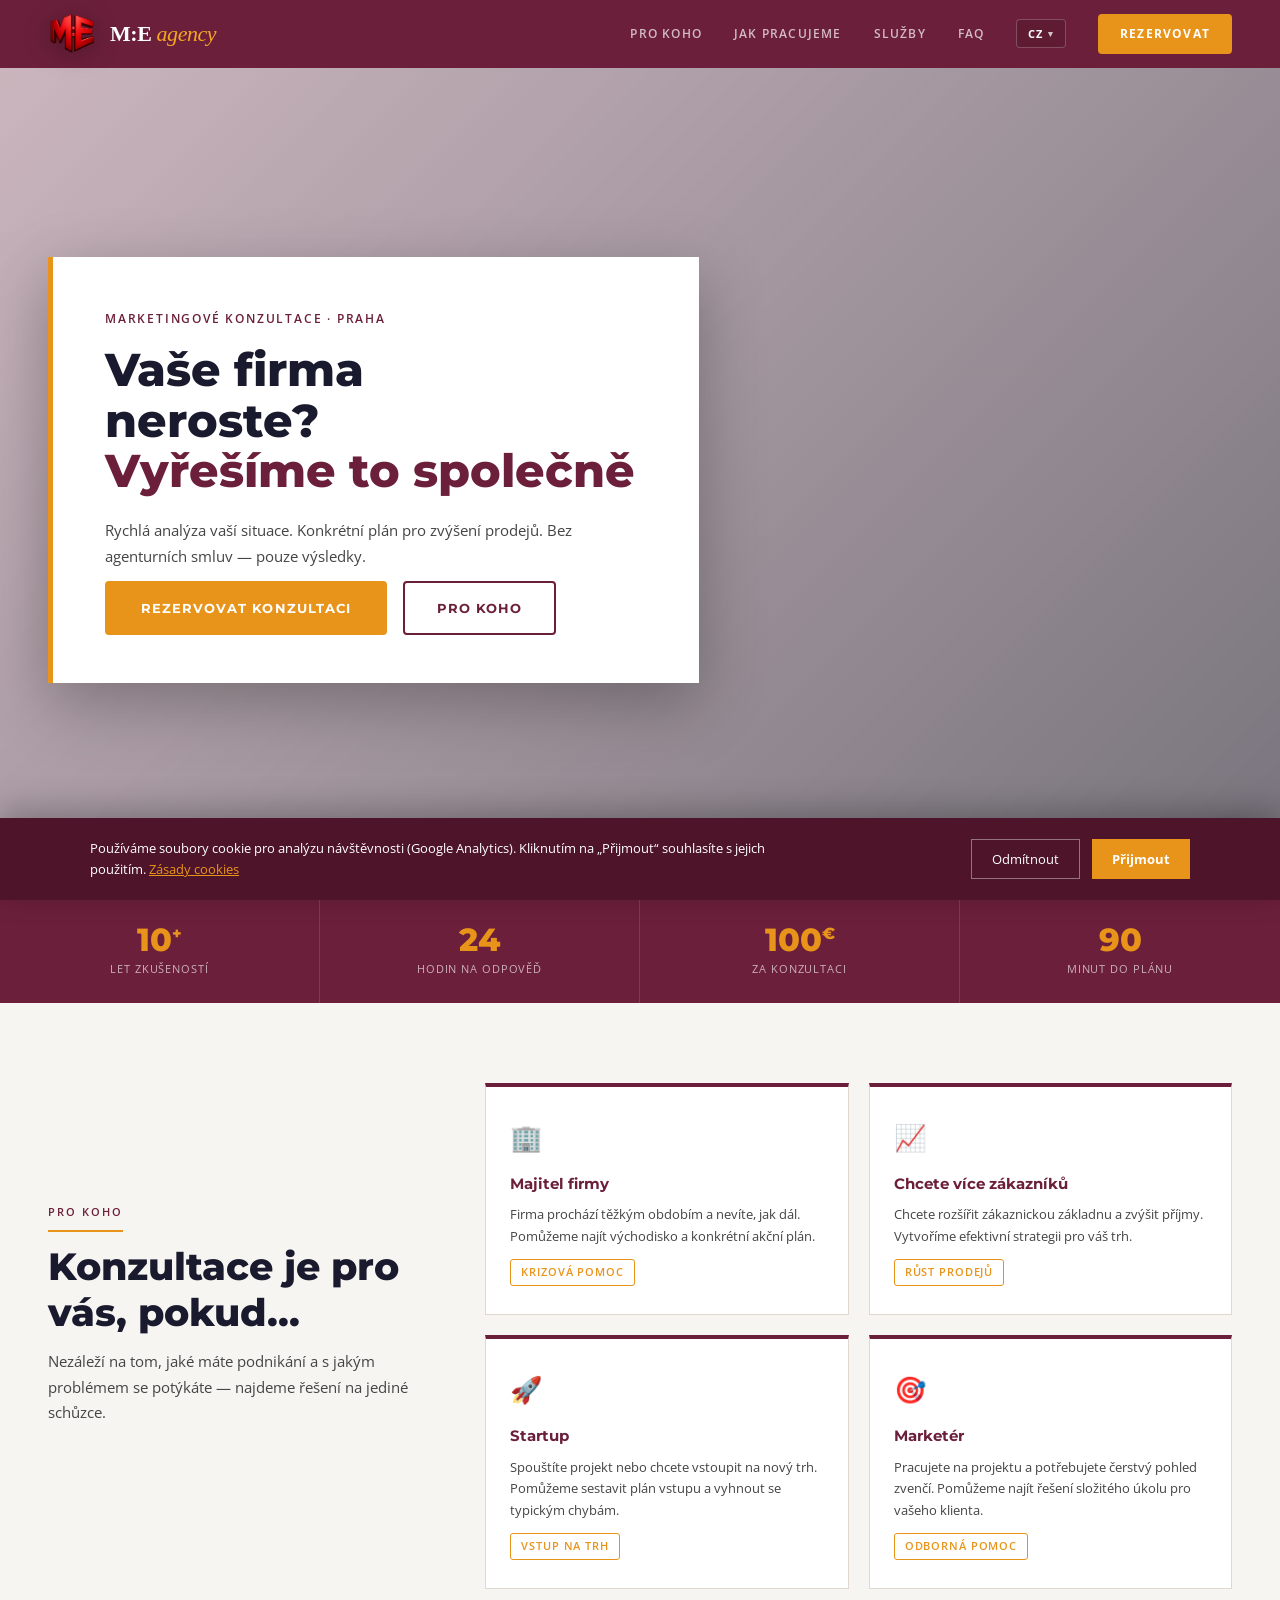
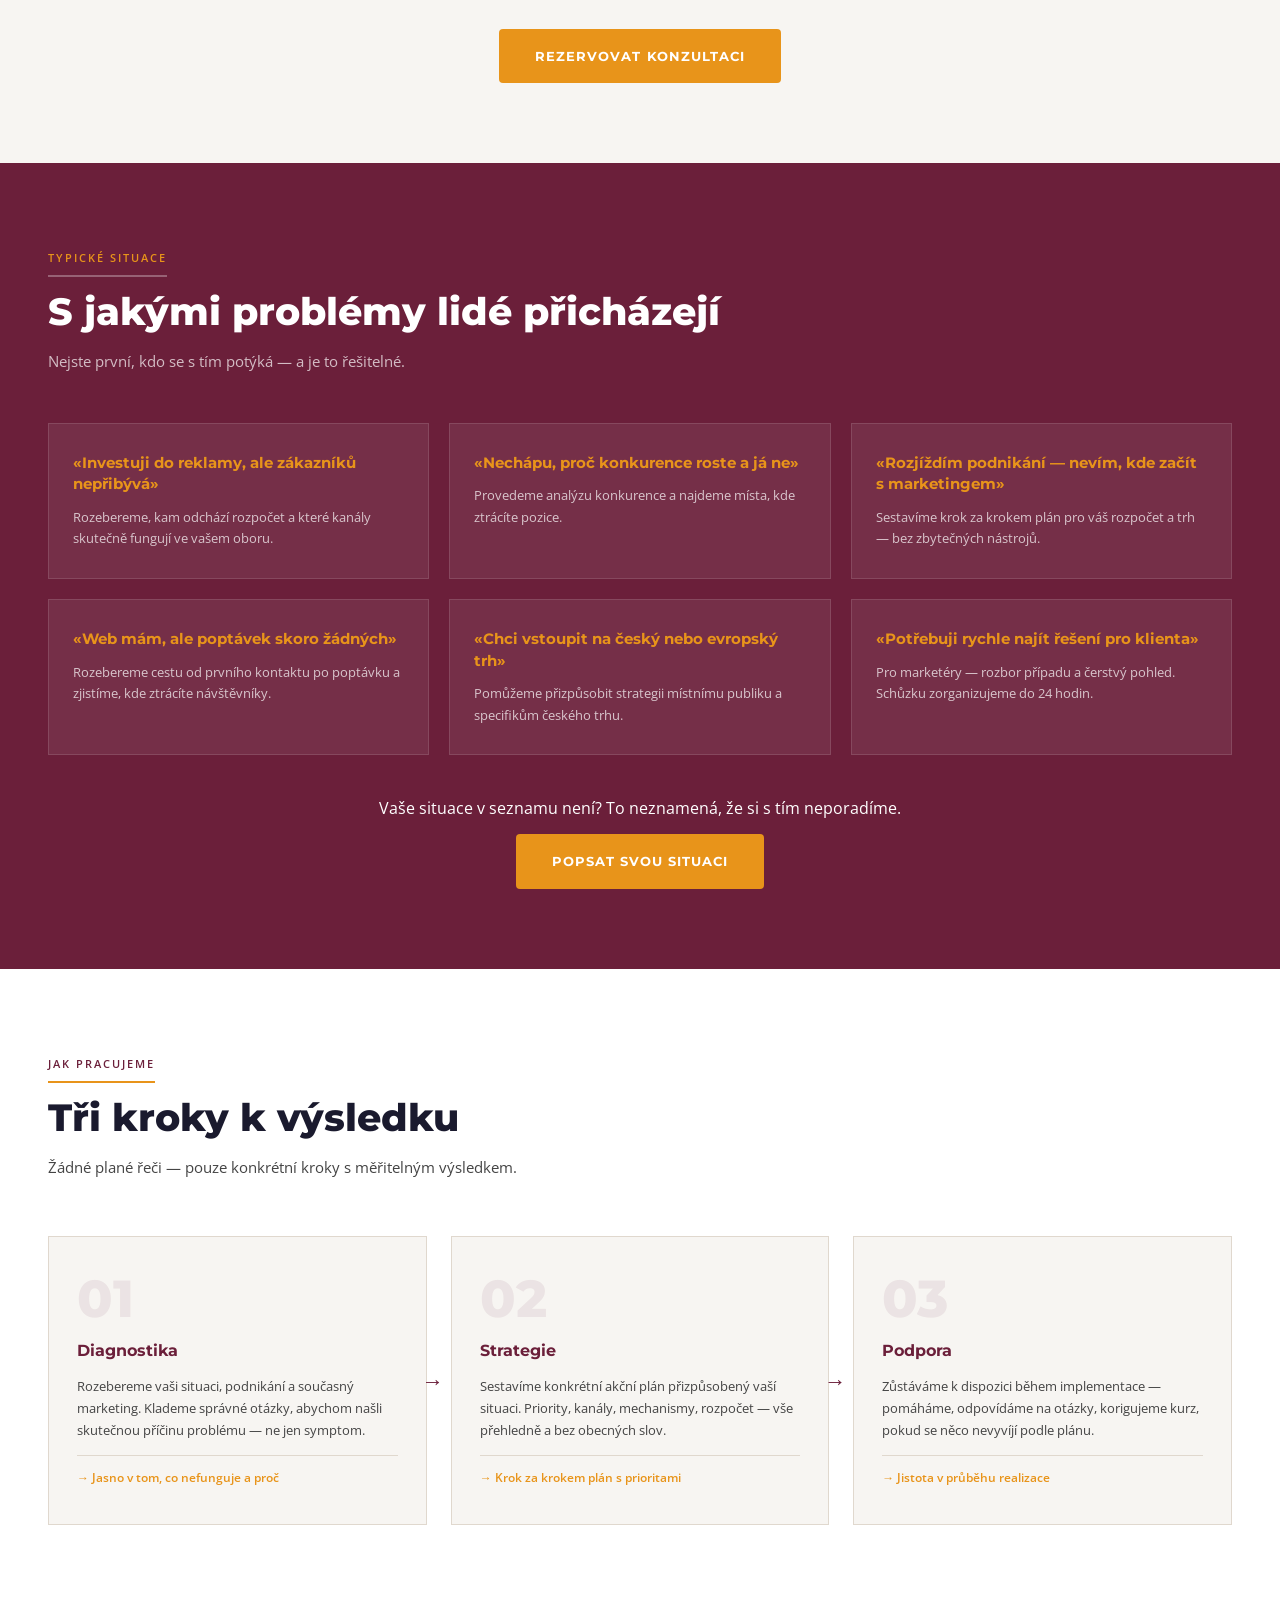
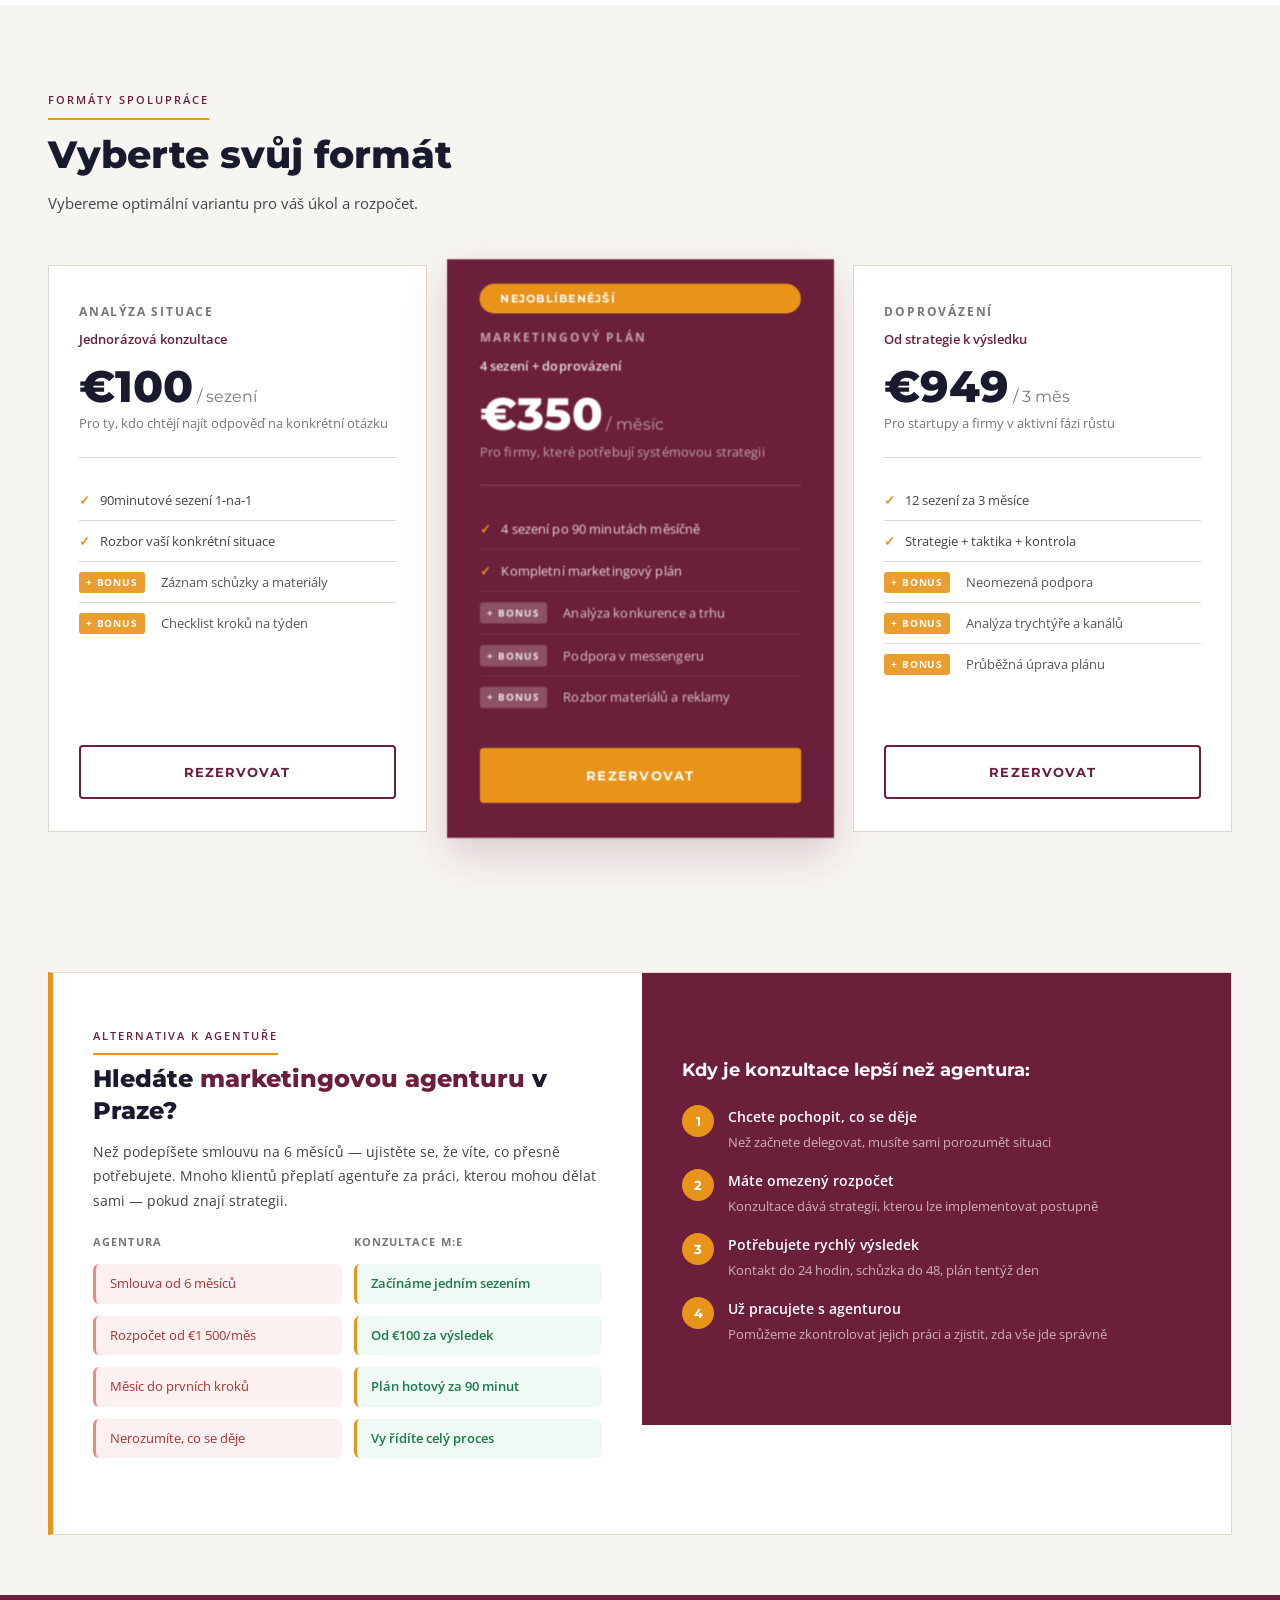
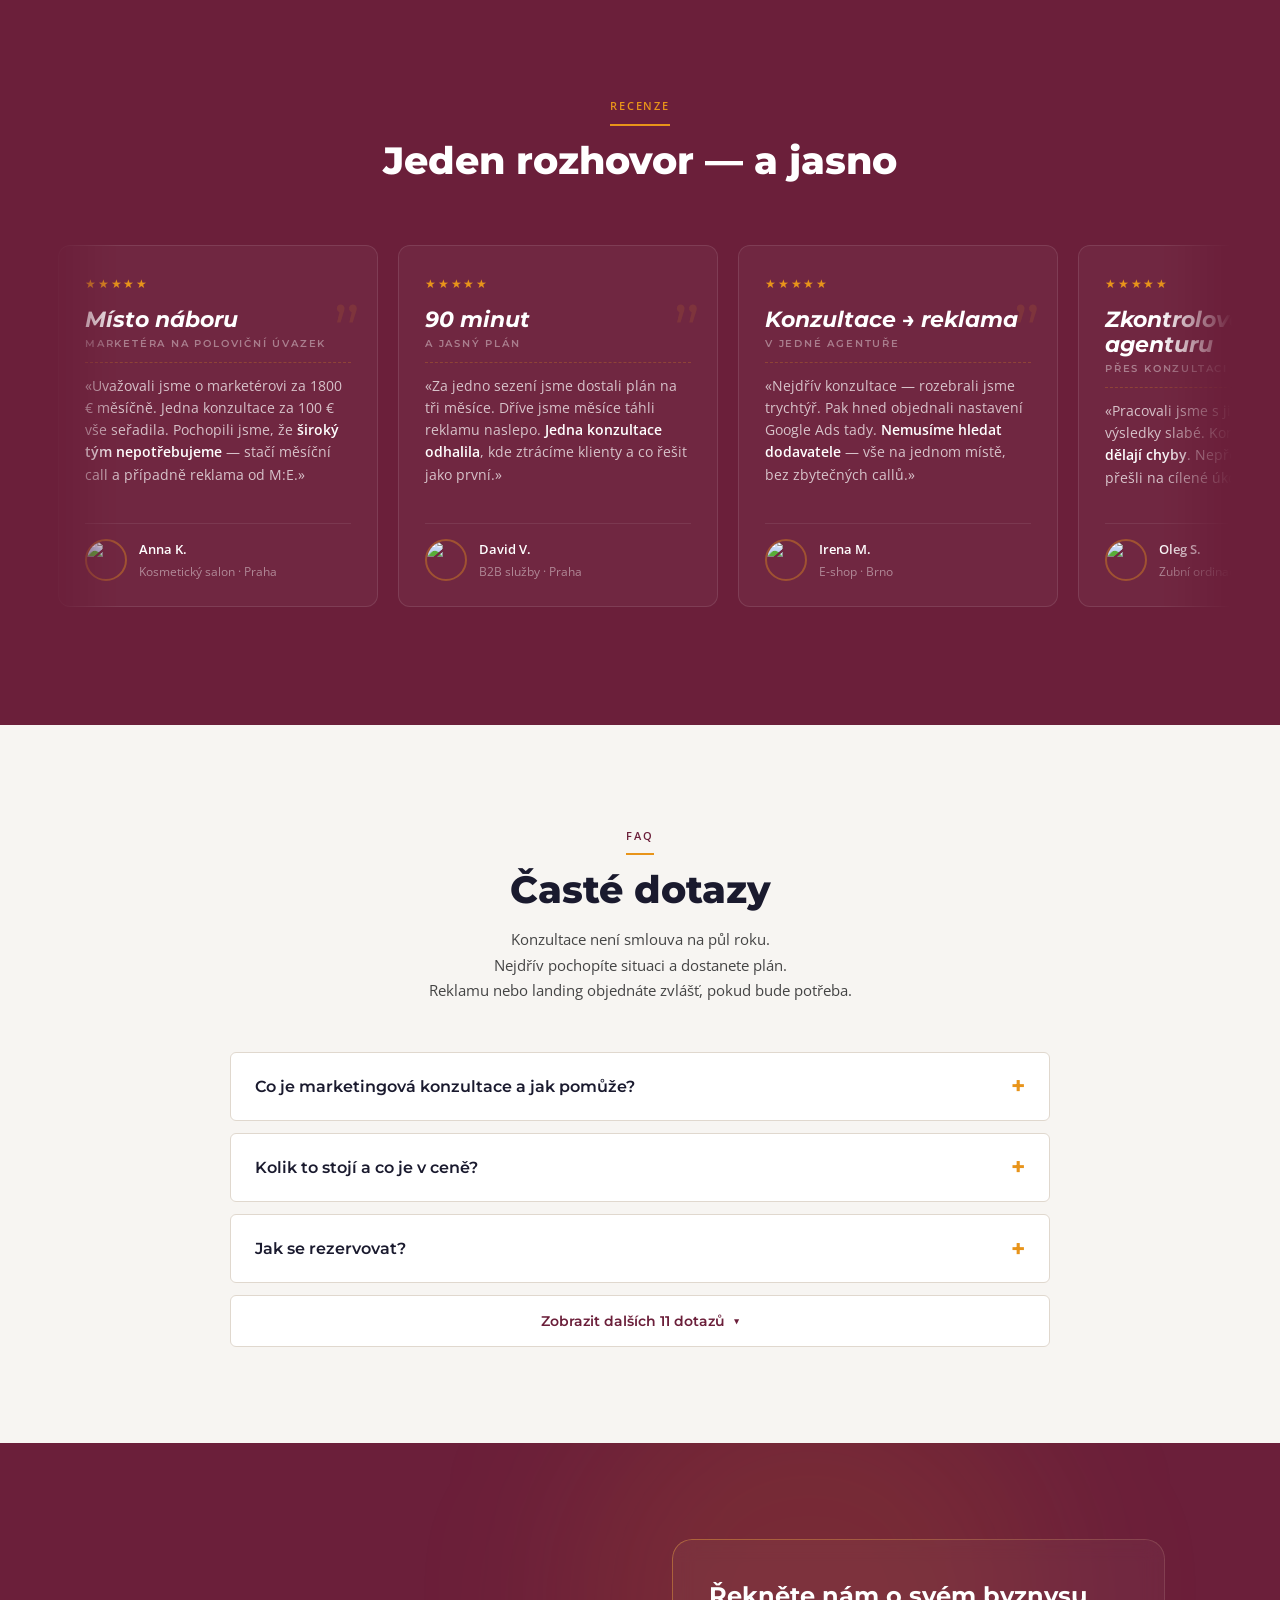
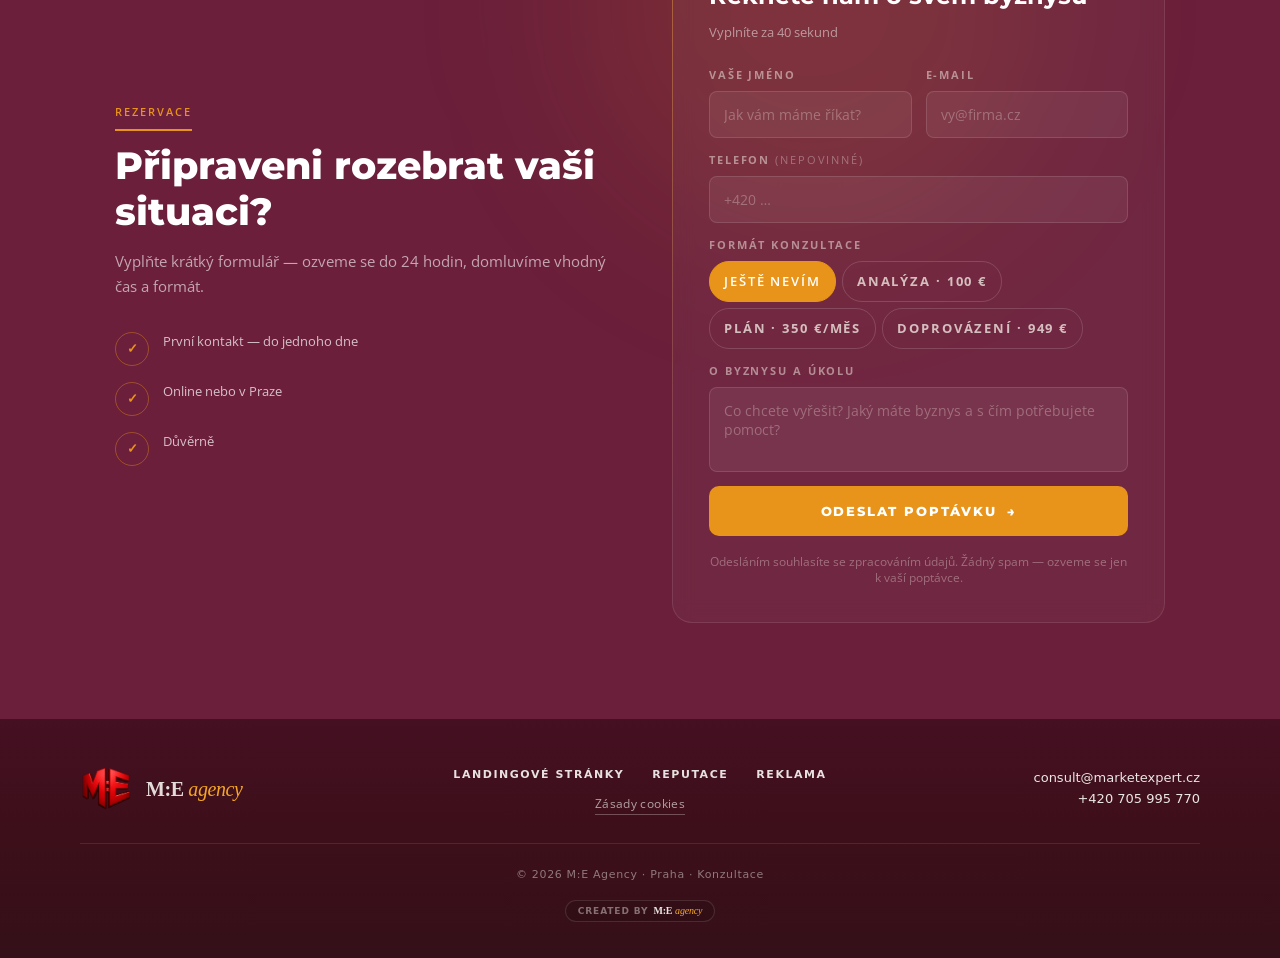
==== commit 7d58b85f: "Add files via upload" ====
--- a/cs/index.html
+++ b/cs/index.html
@@ -222,6 +222,7 @@
   overflow: hidden;
   display: flex; align-items: center;
   padding: 100px 48px 60px;
+  scroll-margin-top: 68px;
 }
 .hero-bg {
   position: absolute;
@@ -797,12 +798,13 @@
 
 </style>
 <link rel="stylesheet" href="footer.css">
+<link rel="stylesheet" href="../form-success.css">
 <link rel="stylesheet" href="cookie.css">
 </head>
 <body>
 
 <nav aria-label="Menu stránky">
-  <a href="https://marketexpert.cz/cs/" class="nav-logo nav-brand">
+  <a href="#hero" class="nav-logo nav-brand">
     <img src="logo.png" alt="M:E agency" class="nav-brand__img" decoding="async" onerror="this.onerror=null;this.src='logo.svg'">
     <span class="nav-brand__text">M:E <em class="nav-brand__agency">agency</em></span>
   </a>
@@ -878,8 +880,8 @@
 </script>
 
 <!-- HERO -->
-<section class="hero">
-  <div class="hero-bg" id="heroBg"></div>
+<section class="hero" id="hero">
+     <div class="hero-bg" id="heroBg"></div>
   <div class="hero-card" style="position:relative;z-index:1;">
     <div class="hero-label">Marketingové konzultace · Praha</div>
     <h1>Vaše firma<br>neroste?<br><span>Vyřešíme to společně</span></h1>
@@ -1366,6 +1368,9 @@
   </div>
   <div class="site-footer__copy-row">
     <p class="site-footer__copy">© 2026 M:E Agency · Praha · Konzultace</p>
+    <p class="site-footer__crafted">
+      <a href="https://marketexpert.cz/" target="_blank" rel="noopener noreferrer"><span class="site-footer__crafted-label">Created by</span><span class="site-footer__crafted-brand"><span class="site-footer__crafted-me">M:E</span> <em>agency</em></span></a>
+    </p>
   </div>
 </footer>
 
@@ -1449,6 +1454,7 @@
     </div>
   </div>
 </div>
+<script src="../form-success.js"></script>
 <script src="me-analytics.js"></script>
 
 <div class="form-modal" id="formModal" role="dialog" aria-modal="true" aria-hidden="true" aria-labelledby="leadFormTitle">
@@ -1491,6 +1497,7 @@
     mount.innerHTML = '';
     if (location.hash === '#order') history.replaceState(null, '', location.pathname + location.search);
   }
+  window.closeModal = closeModal;
   document.addEventListener('click', function(e) {
     var link = e.target.closest('a[href="#order"]');
     if (link) { e.preventDefault(); openModal(link.getAttribute('data-pkg')); return; }
@@ -1533,9 +1540,14 @@
             package_name: pkgInput ? pkgInput.value : ''
           });
         }
-        btn.innerHTML = '<span>✓ Žádost odeslána</span>';
+        btn.innerHTML = '<span>✓ Poptávka odeslána</span>';
         btn.classList.add('is-submitted');
+        btn.disabled = true;
         form.reset();
+        if (typeof window.closeModal === 'function') window.closeModal();
+        if (typeof window.showFormSuccess === 'function') {
+          window.showFormSuccess({ lang: 'cs', email: 'consult@marketexpert.cz' });
+        }
         return;
       }
       var msg = 'Nepodařilo se odeslat poptávku.';
--- a/cs/footer.css
+++ b/cs/footer.css
@@ -162,3 +162,27 @@
     text-align: center;
   }
 }
+
+/* Бейдж crafted — _shared/footer-crafted.css */
+.site-footer__crafted { margin: 10px 0 0; }
+.site-footer__crafted a {
+  display: inline-flex; align-items: center; gap: 0.55em;
+  padding: 5px 12px; border: 1px solid rgba(250, 248, 244, 0.12); border-radius: 999px;
+  background: rgba(0, 0, 0, 0.1); font-size: clamp(8.5px, 2.1vw, 9px); font-weight: 600;
+  letter-spacing: normal; text-transform: none; color: rgba(250, 248, 244, 0.42);
+  text-decoration: none; line-height: 1.2;
+  transition: color 0.2s ease, border-color 0.2s ease, background 0.2s ease;
+}
+.site-footer__crafted-label { letter-spacing: 0.1em; text-transform: uppercase; line-height: 1; }
+.site-footer__crafted a:hover {
+  color: rgba(250, 248, 244, 0.82); border-color: rgba(245, 166, 35, 0.4); background: rgba(245, 166, 35, 0.08);
+}
+.site-footer__crafted-brand {
+  display: inline-flex; align-items: center; gap: 0.28em; letter-spacing: -0.02em;
+  font-family: 'Fraunces', Georgia, serif; font-size: clamp(9.5px, 2.35vw, 10px); line-height: 1; white-space: nowrap;
+}
+.site-footer__crafted-me { color: rgba(250, 248, 244, 0.92); font-weight: 700; }
+.site-footer__crafted-brand em { font-style: italic; font-weight: 500; color: #f5a623; }
+.site-footer__crafted a:hover .site-footer__crafted-me { color: #fff; }
+.site-footer__crafted a:hover .site-footer__crafted-brand em { color: #f5c04a; }
+@media (max-width: 480px) { .site-footer__crafted a { padding: 6px 14px; } }
--- a/form-success.css
+++ b/form-success.css
@@ -0,0 +1,185 @@
+/**
+ * Модал «Заявка отправлена» — единый для лендингов M:E Agency
+ * Подключение: form-success.css + form-success.js, вызов showFormSuccess({ lang: 'ru'|'cs' })
+ */
+
+.form-success {
+  position: fixed;
+  inset: 0;
+  z-index: 100001;
+  display: flex;
+  align-items: center;
+  justify-content: center;
+  padding: 20px;
+  padding-bottom: max(20px, env(safe-area-inset-bottom));
+  opacity: 0;
+  visibility: hidden;
+  pointer-events: none;
+  transition: opacity 0.25s ease, visibility 0.25s ease;
+}
+.form-success.is-open {
+  opacity: 1;
+  visibility: visible;
+  pointer-events: auto;
+}
+.form-success__backdrop {
+  position: absolute;
+  inset: 0;
+  background: rgba(12, 4, 8, 0.72);
+  backdrop-filter: blur(4px);
+  -webkit-backdrop-filter: blur(4px);
+}
+.form-success__panel {
+  position: relative;
+  width: min(420px, 100%);
+  background: linear-gradient(165deg, #fff 0%, #faf8f4 100%);
+  border: 1px solid #e0d8ce;
+  border-radius: 16px;
+  padding: 32px 28px 28px;
+  box-shadow: 0 24px 64px rgba(66, 15, 28, 0.28);
+  text-align: center;
+  transform: translateY(12px) scale(0.98);
+  transition: transform 0.28s cubic-bezier(0.22, 1, 0.36, 1);
+}
+.form-success.is-open .form-success__panel {
+  transform: translateY(0) scale(1);
+}
+.form-success__icon {
+  width: 52px;
+  height: 52px;
+  margin: 0 auto 18px;
+  border-radius: 50%;
+  background: rgba(31, 138, 80, 0.12);
+  color: #1f8a50;
+  font-size: 26px;
+  font-weight: 700;
+  line-height: 52px;
+}
+.form-success__title {
+  font-family: 'Montserrat', system-ui, sans-serif;
+  font-size: 1.25rem;
+  font-weight: 800;
+  color: #6b1f3a;
+  line-height: 1.25;
+  margin: 0 0 12px;
+}
+.form-success__body {
+  font-family: 'Open Sans', system-ui, sans-serif;
+  font-size: 14px;
+  line-height: 1.65;
+  color: #444;
+  margin: 0 0 10px;
+}
+.form-success__hint {
+  font-family: 'Open Sans', system-ui, sans-serif;
+  font-size: 13px;
+  line-height: 1.55;
+  color: #777;
+  margin: 0 0 22px;
+}
+.form-success__hint a {
+  color: #6b1f3a;
+  font-weight: 600;
+  text-decoration: none;
+  border-bottom: 1px solid rgba(107, 31, 58, 0.28);
+}
+.form-success__hint a:hover {
+  color: #e8941a;
+  border-bottom-color: #e8941a;
+}
+.form-success__extra {
+  font-family: 'Open Sans', system-ui, sans-serif;
+  font-size: 13px;
+  line-height: 1.55;
+  color: #666;
+  margin: 0 0 20px;
+  padding-top: 14px;
+  border-top: 1px solid #ece6dc;
+}
+.form-success__extra a {
+  color: #6b1f3a;
+  font-weight: 600;
+  text-decoration: none;
+  border-bottom: 1px solid rgba(107, 31, 58, 0.28);
+}
+.form-success__extra a:hover {
+  color: #e8941a;
+  border-bottom-color: #e8941a;
+}
+.form-success__actions {
+  display: flex;
+  flex-direction: column;
+  gap: 10px;
+}
+.form-success__blog {
+  display: inline-flex;
+  align-items: center;
+  justify-content: center;
+  padding: 13px 20px;
+  border-radius: 10px;
+  background: #6b1f3a;
+  color: #fff !important;
+  font-family: 'Montserrat', system-ui, sans-serif;
+  font-size: 12px;
+  font-weight: 700;
+  letter-spacing: 0.06em;
+  text-transform: uppercase;
+  text-decoration: none !important;
+  transition: background 0.2s ease, transform 0.15s ease;
+}
+.form-success__blog:hover {
+  background: #5a1a31;
+  transform: translateY(-1px);
+}
+.form-success__wa {
+  display: inline-flex;
+  align-items: center;
+  justify-content: center;
+  gap: 8px;
+  padding: 13px 20px;
+  border-radius: 10px;
+  background: #25d366;
+  color: #fff !important;
+  font-family: 'Montserrat', system-ui, sans-serif;
+  font-size: 12px;
+  font-weight: 700;
+  letter-spacing: 0.06em;
+  text-transform: uppercase;
+  text-decoration: none !important;
+  border: none;
+  transition: transform 0.15s ease, filter 0.15s ease;
+}
+.form-success__wa:hover {
+  filter: brightness(1.05);
+  transform: translateY(-1px);
+}
+.form-success__close {
+  padding: 12px 20px;
+  border: 1px solid #e0d8ce;
+  border-radius: 10px;
+  background: #fff;
+  color: #6b1f3a;
+  font-family: 'Montserrat', system-ui, sans-serif;
+  font-size: 12px;
+  font-weight: 700;
+  letter-spacing: 0.06em;
+  text-transform: uppercase;
+  cursor: pointer;
+  transition: border-color 0.2s ease, color 0.2s ease;
+}
+.form-success__close:hover {
+  border-color: rgba(232, 148, 26, 0.5);
+  color: #e8941a;
+}
+
+@media (prefers-reduced-motion: reduce) {
+  .form-success,
+  .form-success__panel {
+    transition: none !important;
+    transform: none !important;
+  }
+}
+
+html.form-success-open {
+  overflow: hidden;
+}
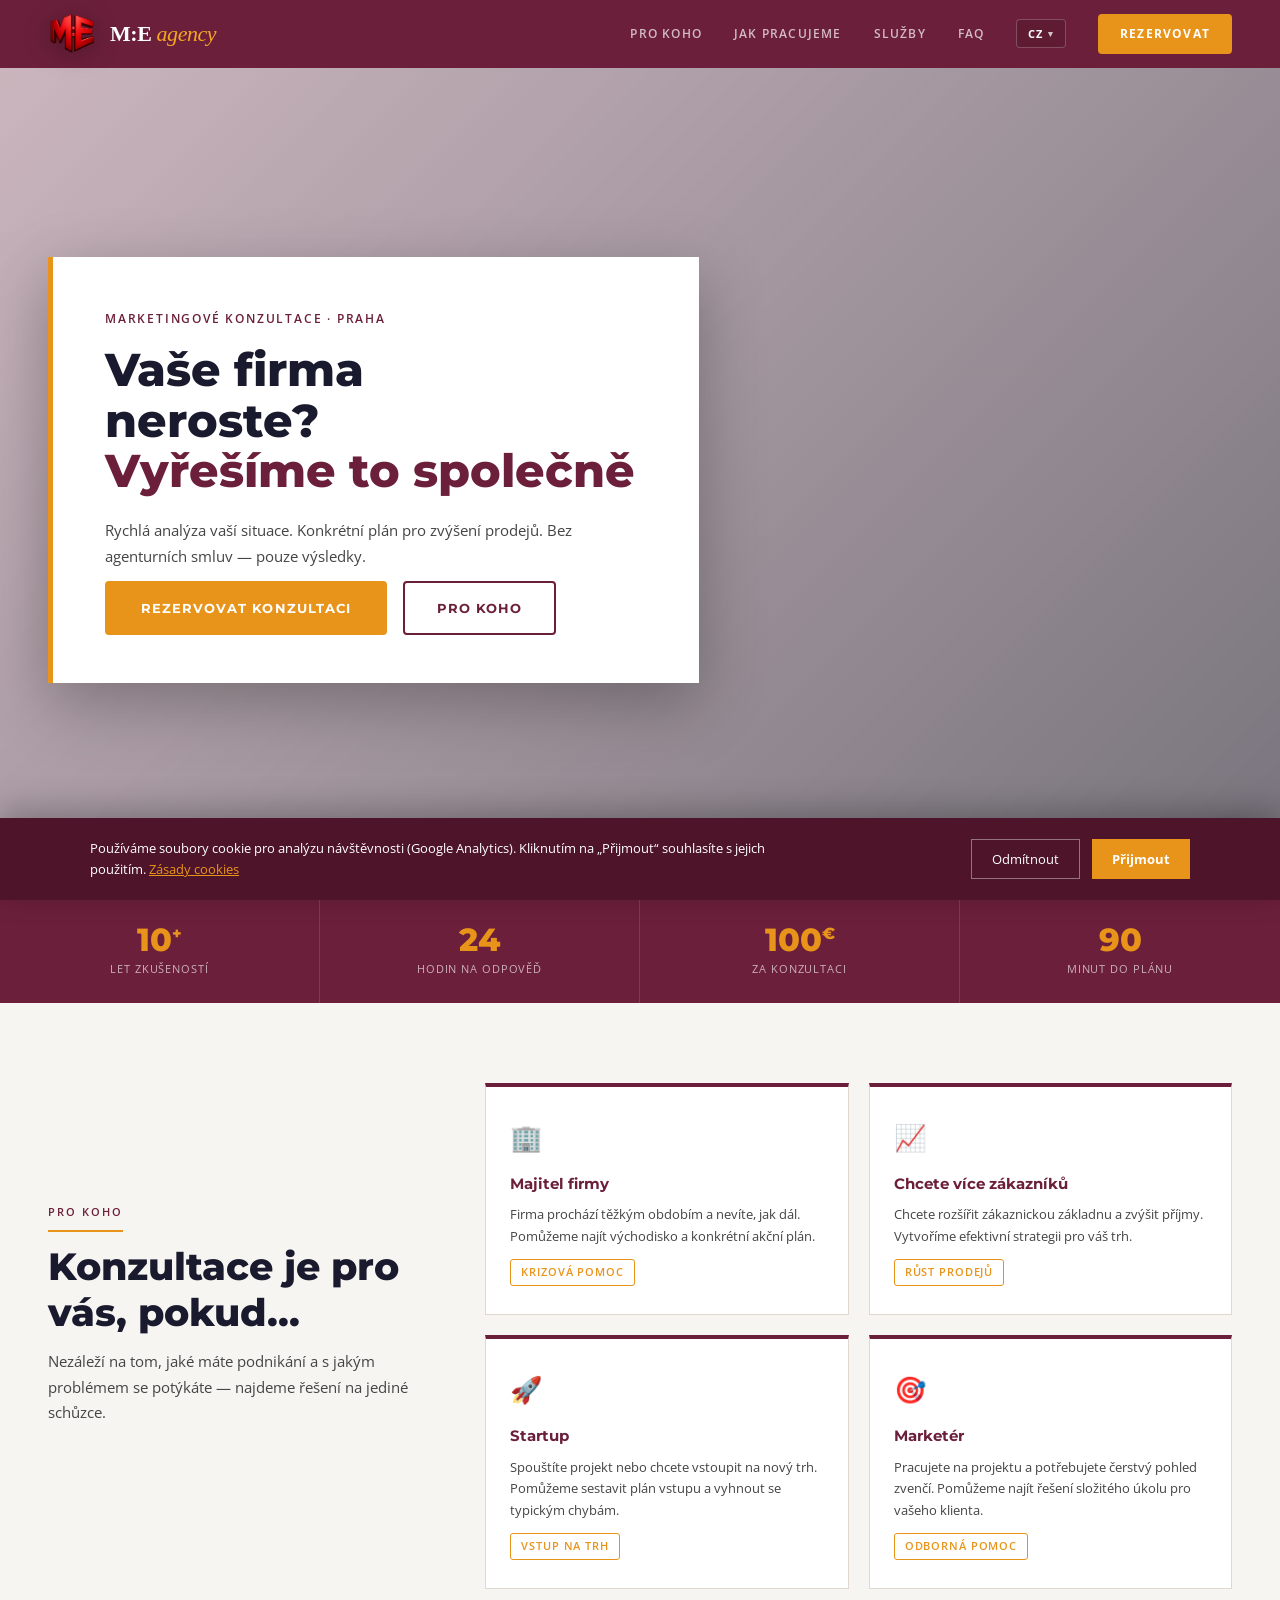
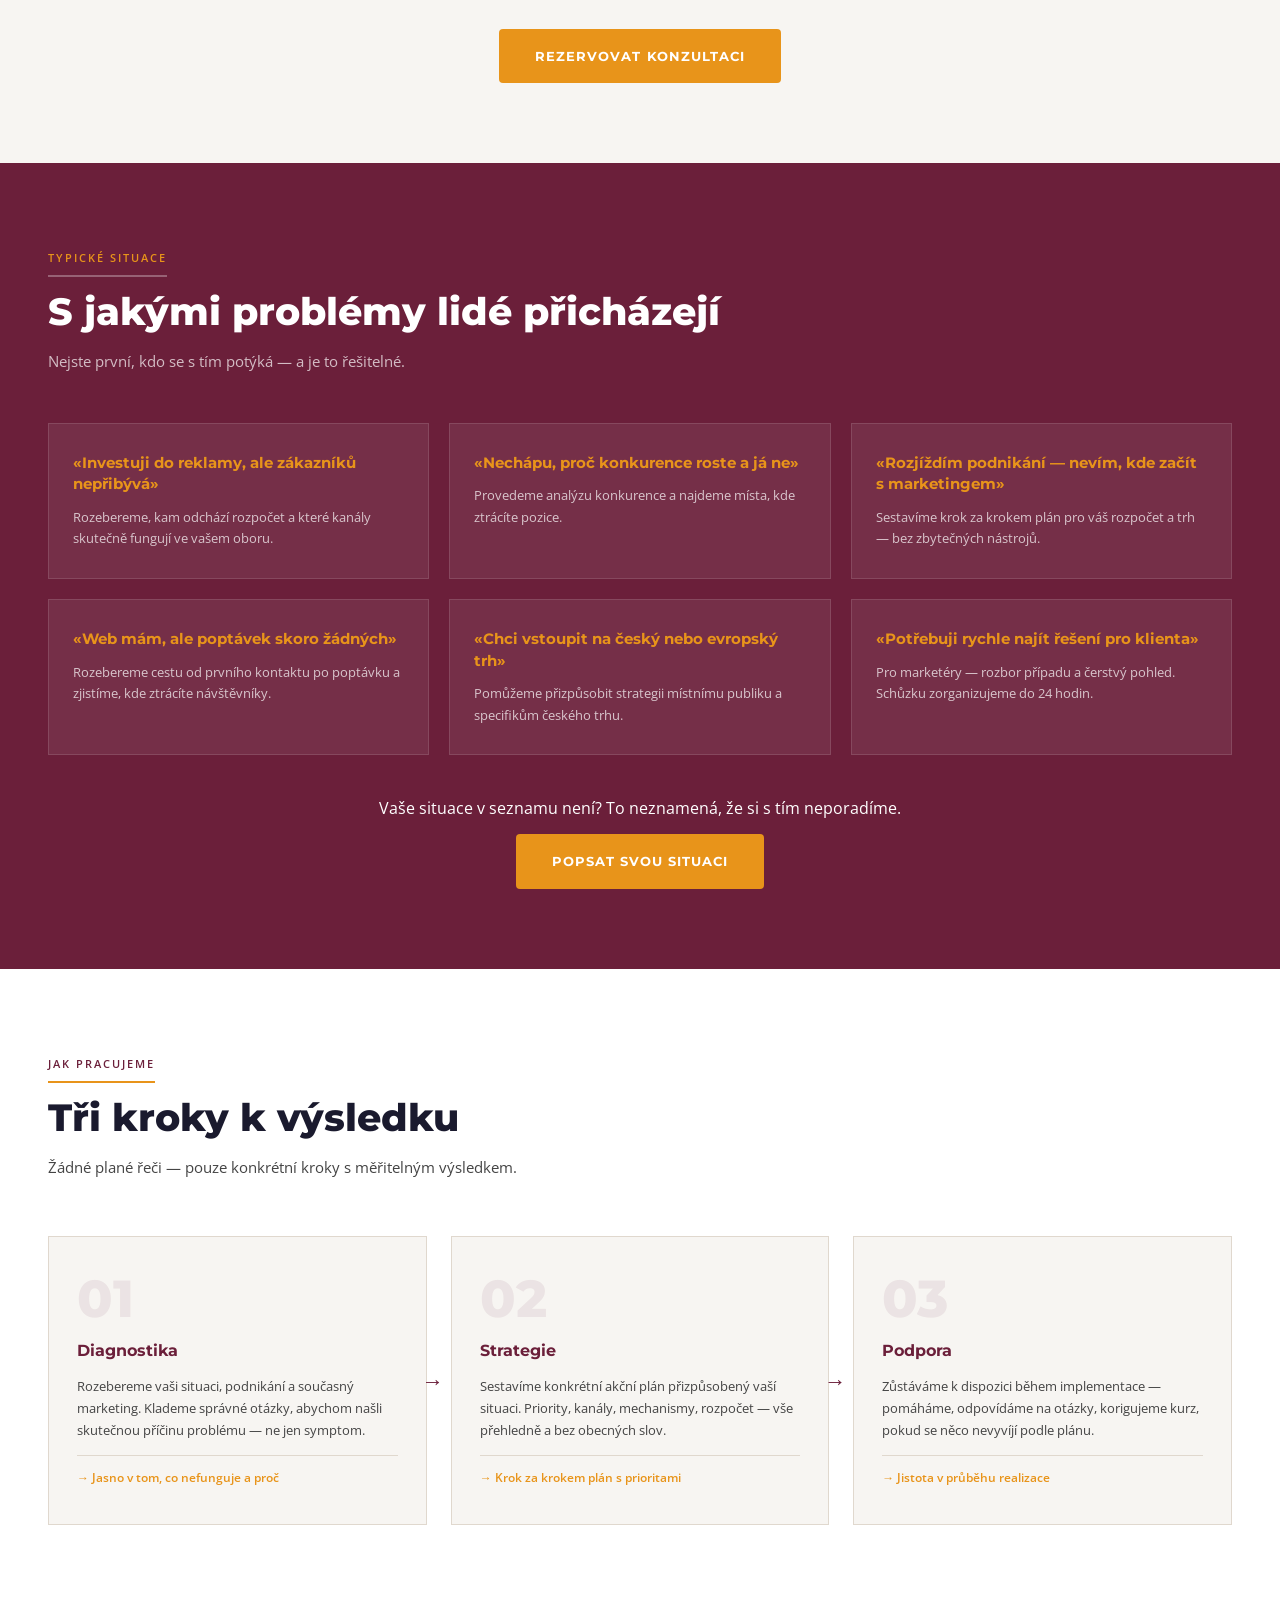
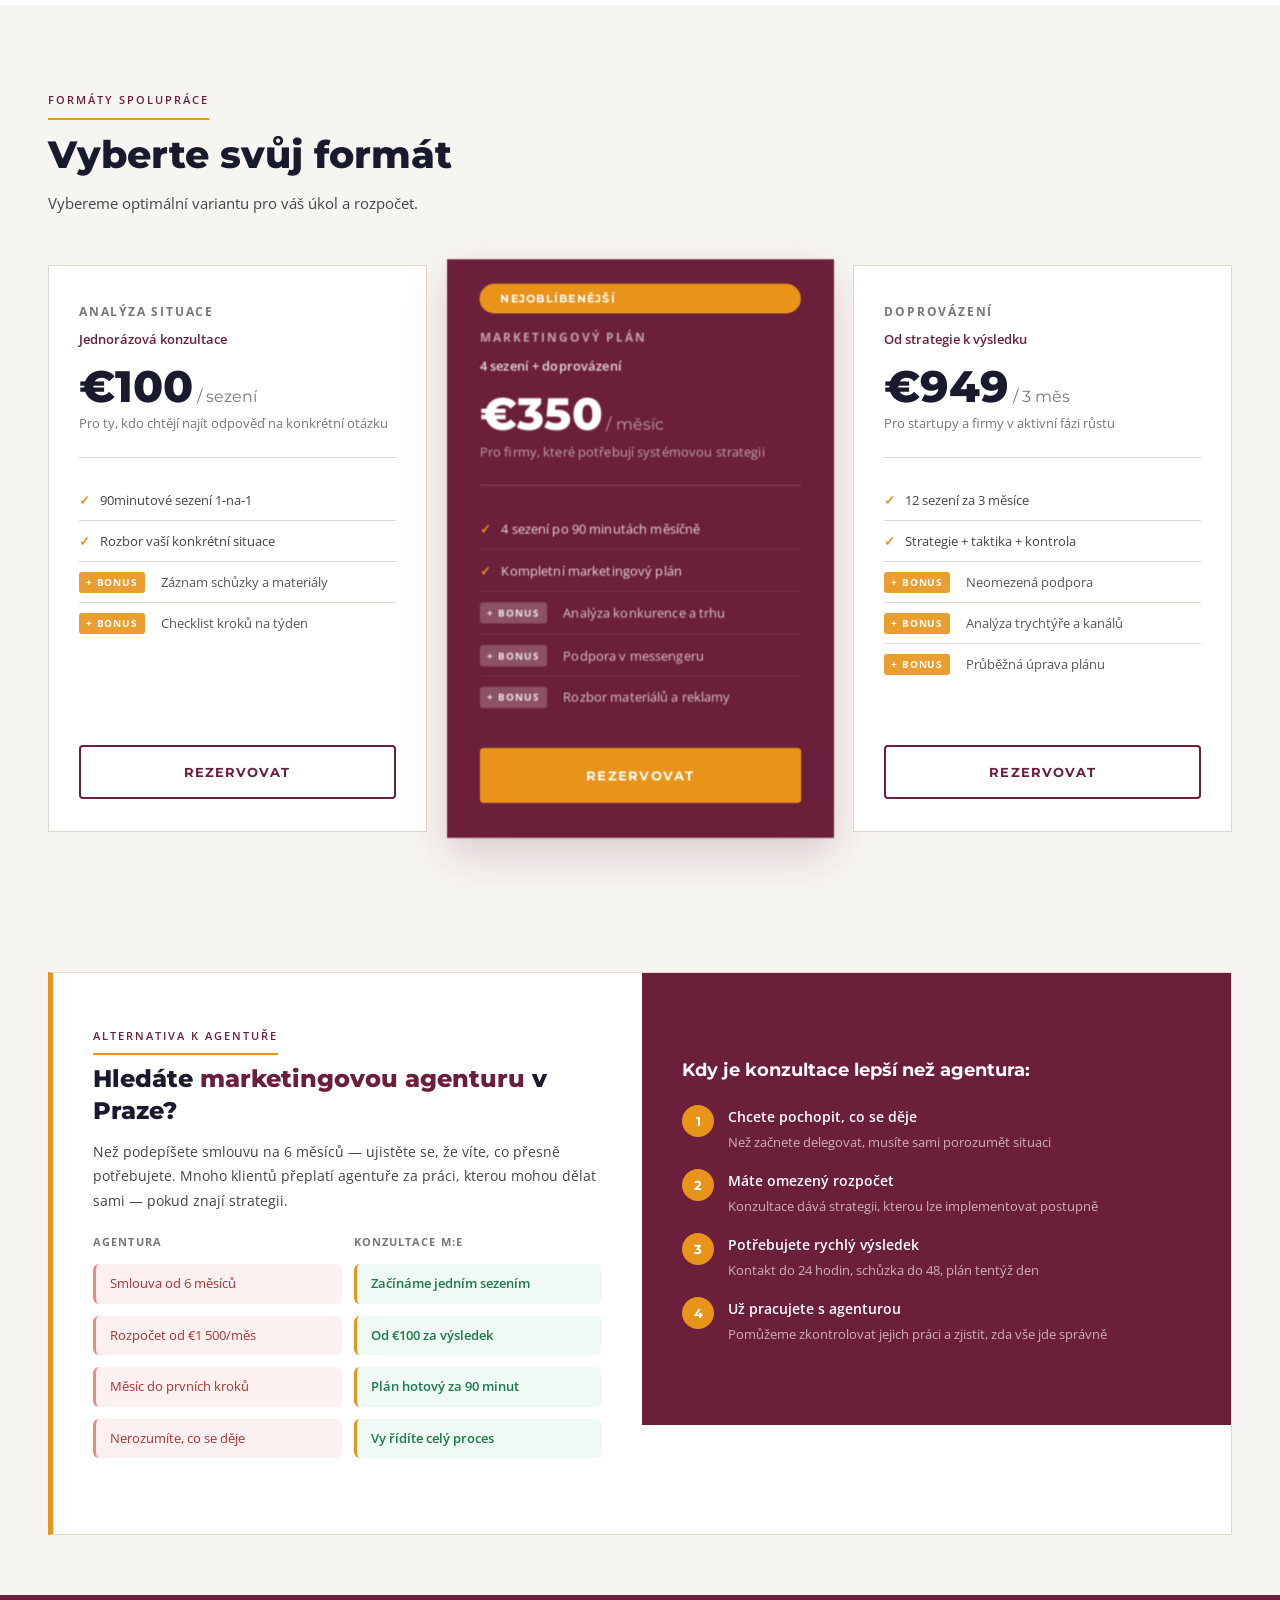
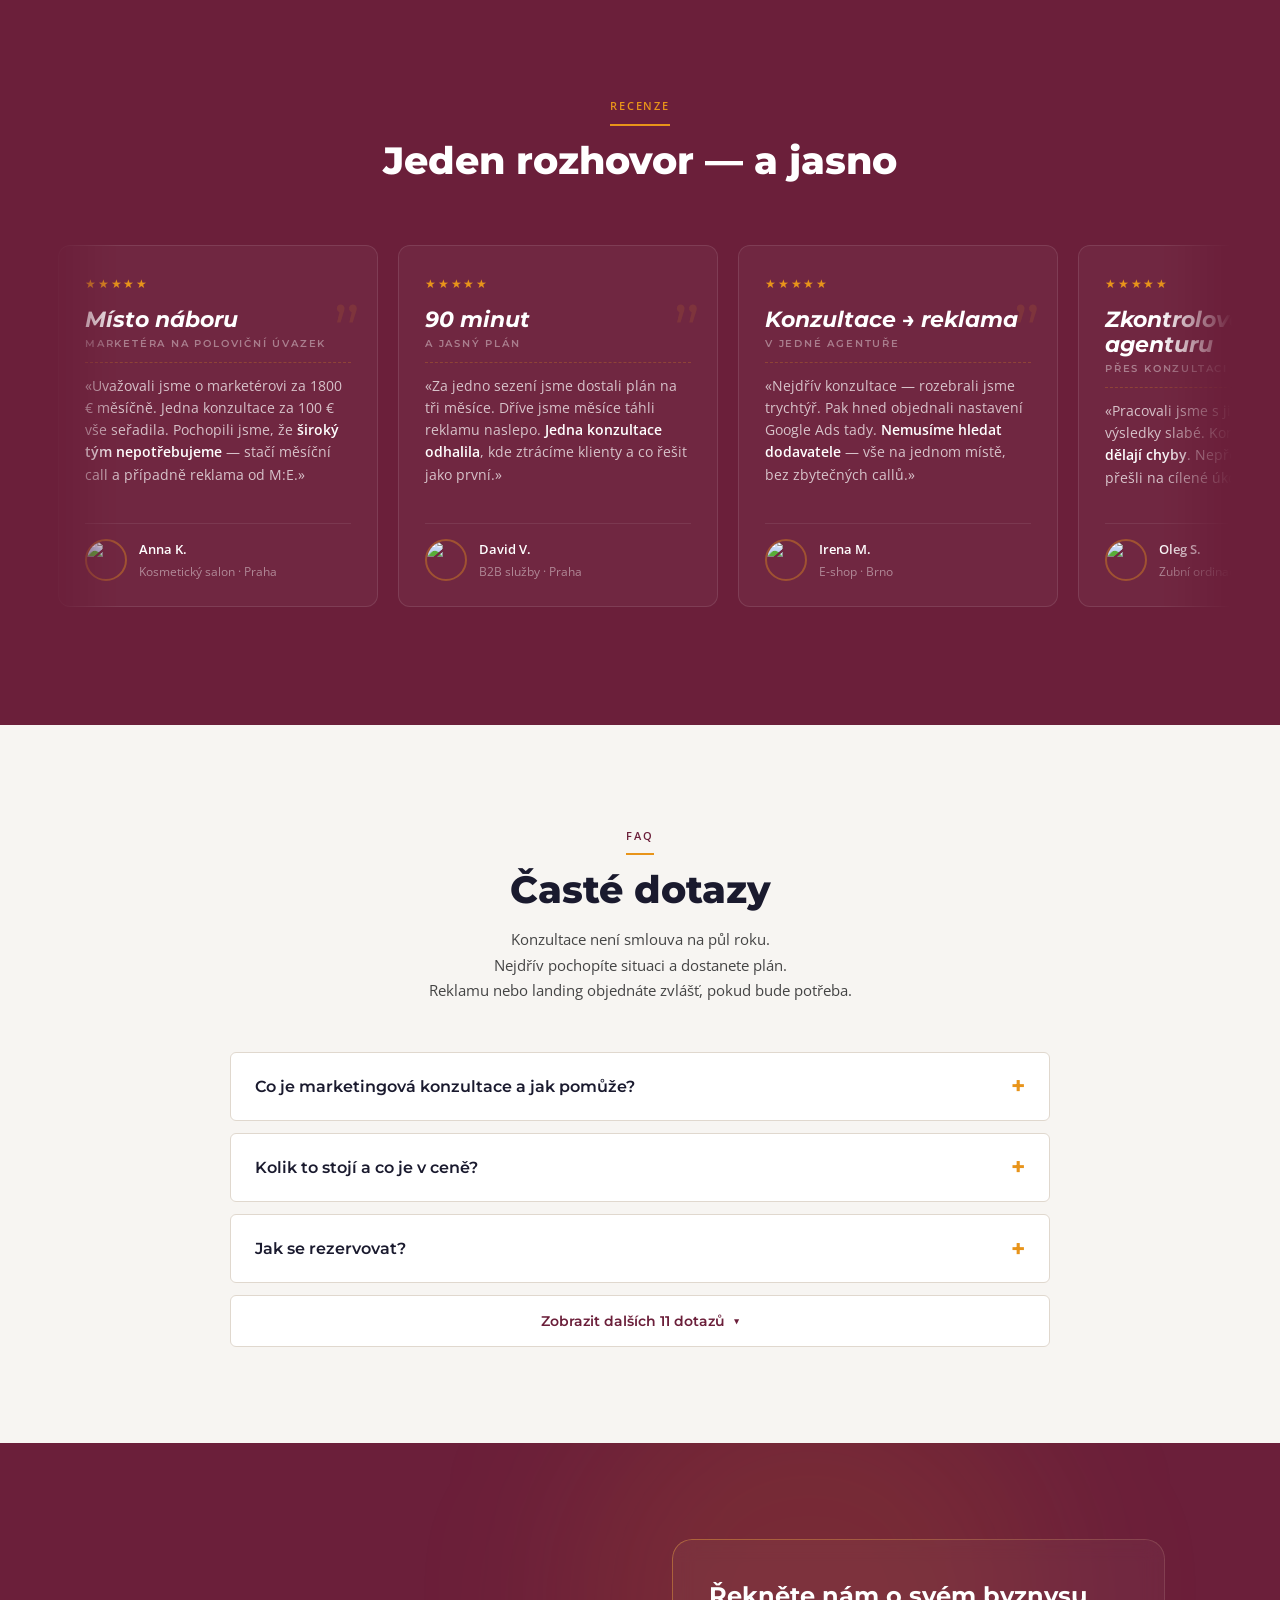
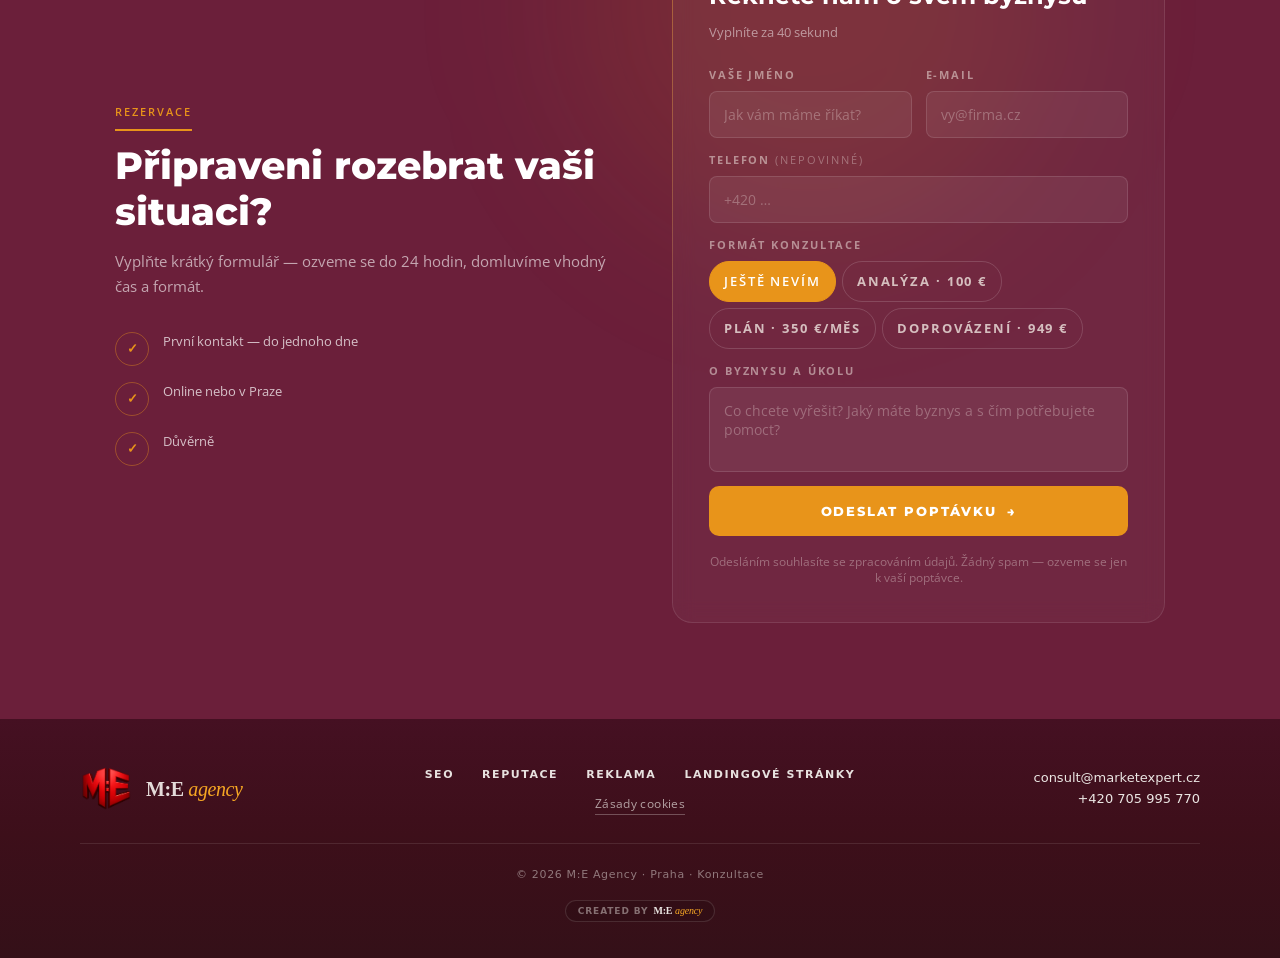
==== commit 66c8e4c6: "Add files via upload" ====
--- a/cs/index.html
+++ b/cs/index.html
@@ -1355,9 +1355,10 @@
     </a>
     <div class="site-footer__middle">
       <div class="site-footer__links" role="navigation" aria-label="Další služby M:E">
-        <a href="https://landing.marketexpert.cz" target="_blank" rel="noopener noreferrer">Landingové stránky</a>
+        <a href="https://seo.marketexpert.cz/cs/" target="_blank" rel="noopener noreferrer">SEO</a>
         <a href="https://reputation.marketexpert.cz" target="_blank" rel="noopener noreferrer">Reputace</a>
         <a href="https://ads.marketexpert.cz/cz/" target="_blank" rel="noopener noreferrer">Reklama</a>
+        <a href="https://landing.marketexpert.cz" target="_blank" rel="noopener noreferrer">Landingové stránky</a>
       </div>
       <div class="site-footer__cookie"><a href="https://marketexpert.cz/cs-cz/cookie-policy" target="_blank" rel="noopener noreferrer">Zásady cookies</a></div>
     </div>
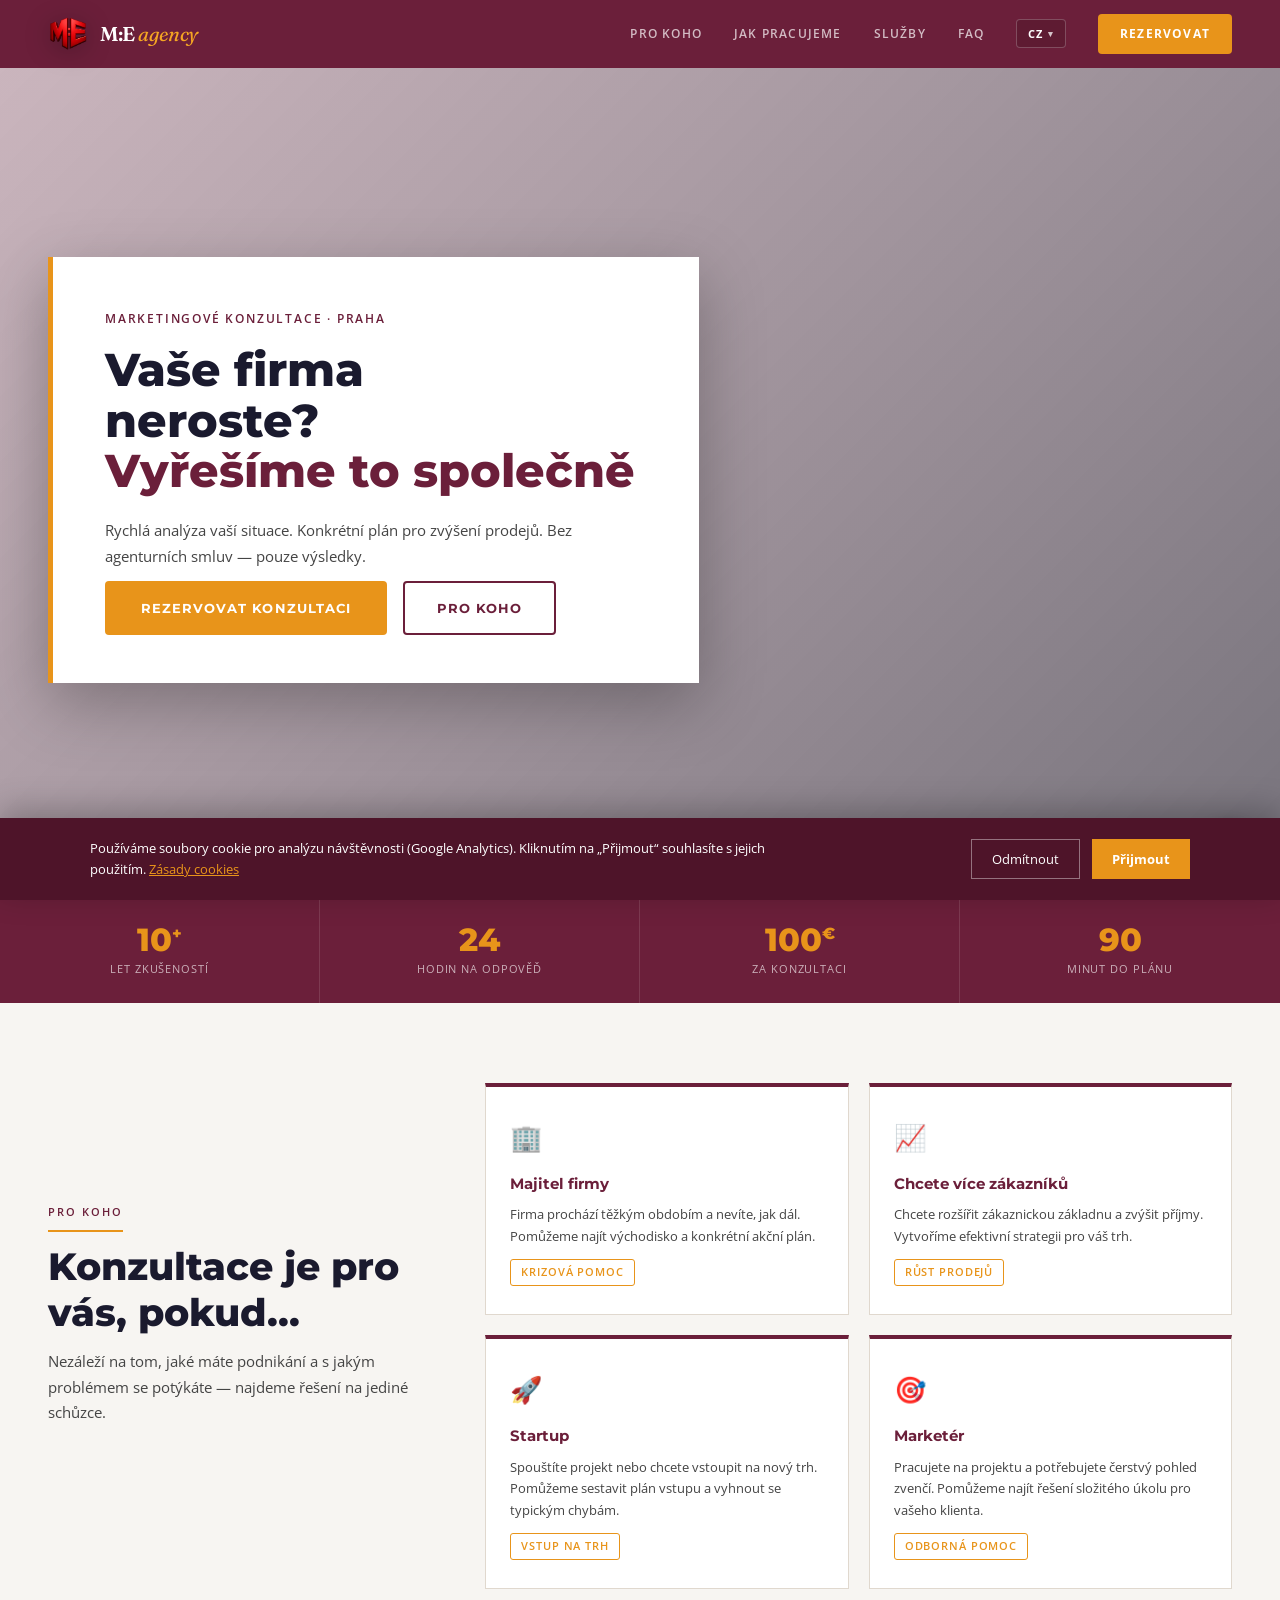
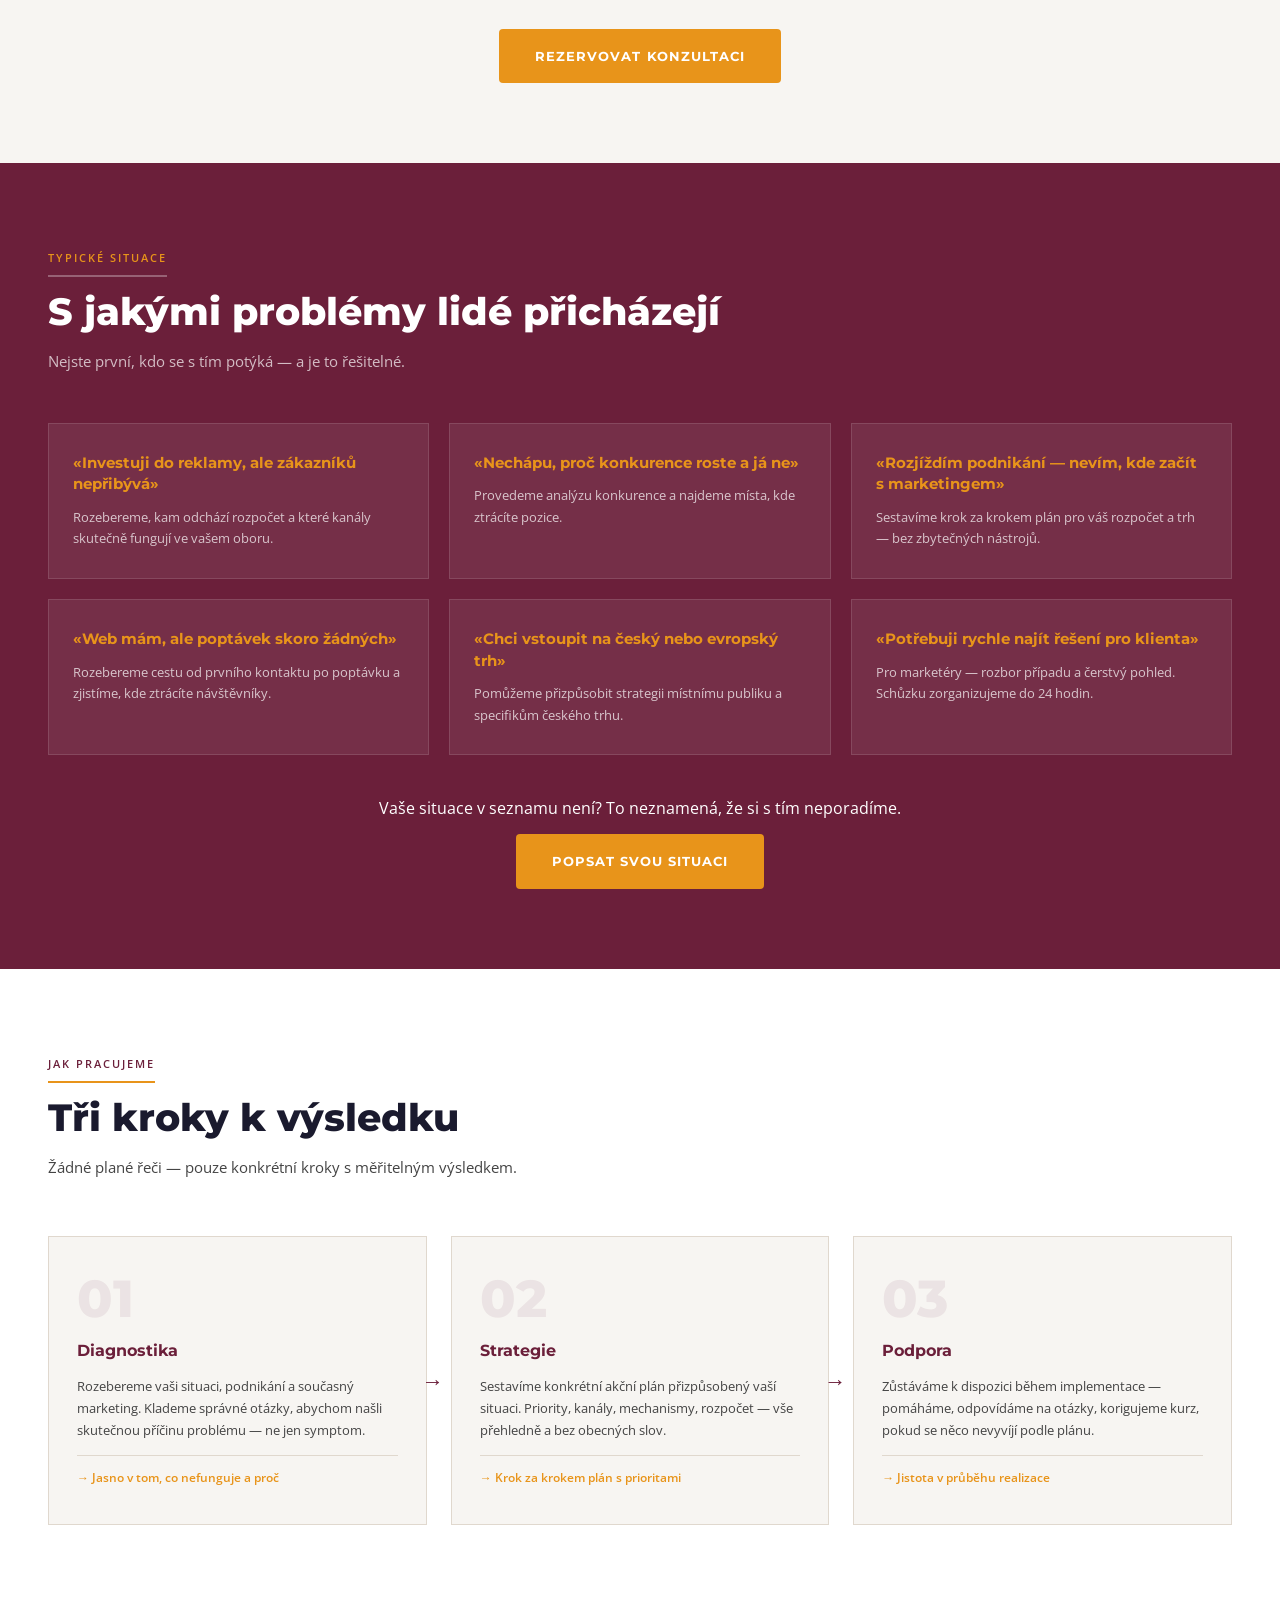
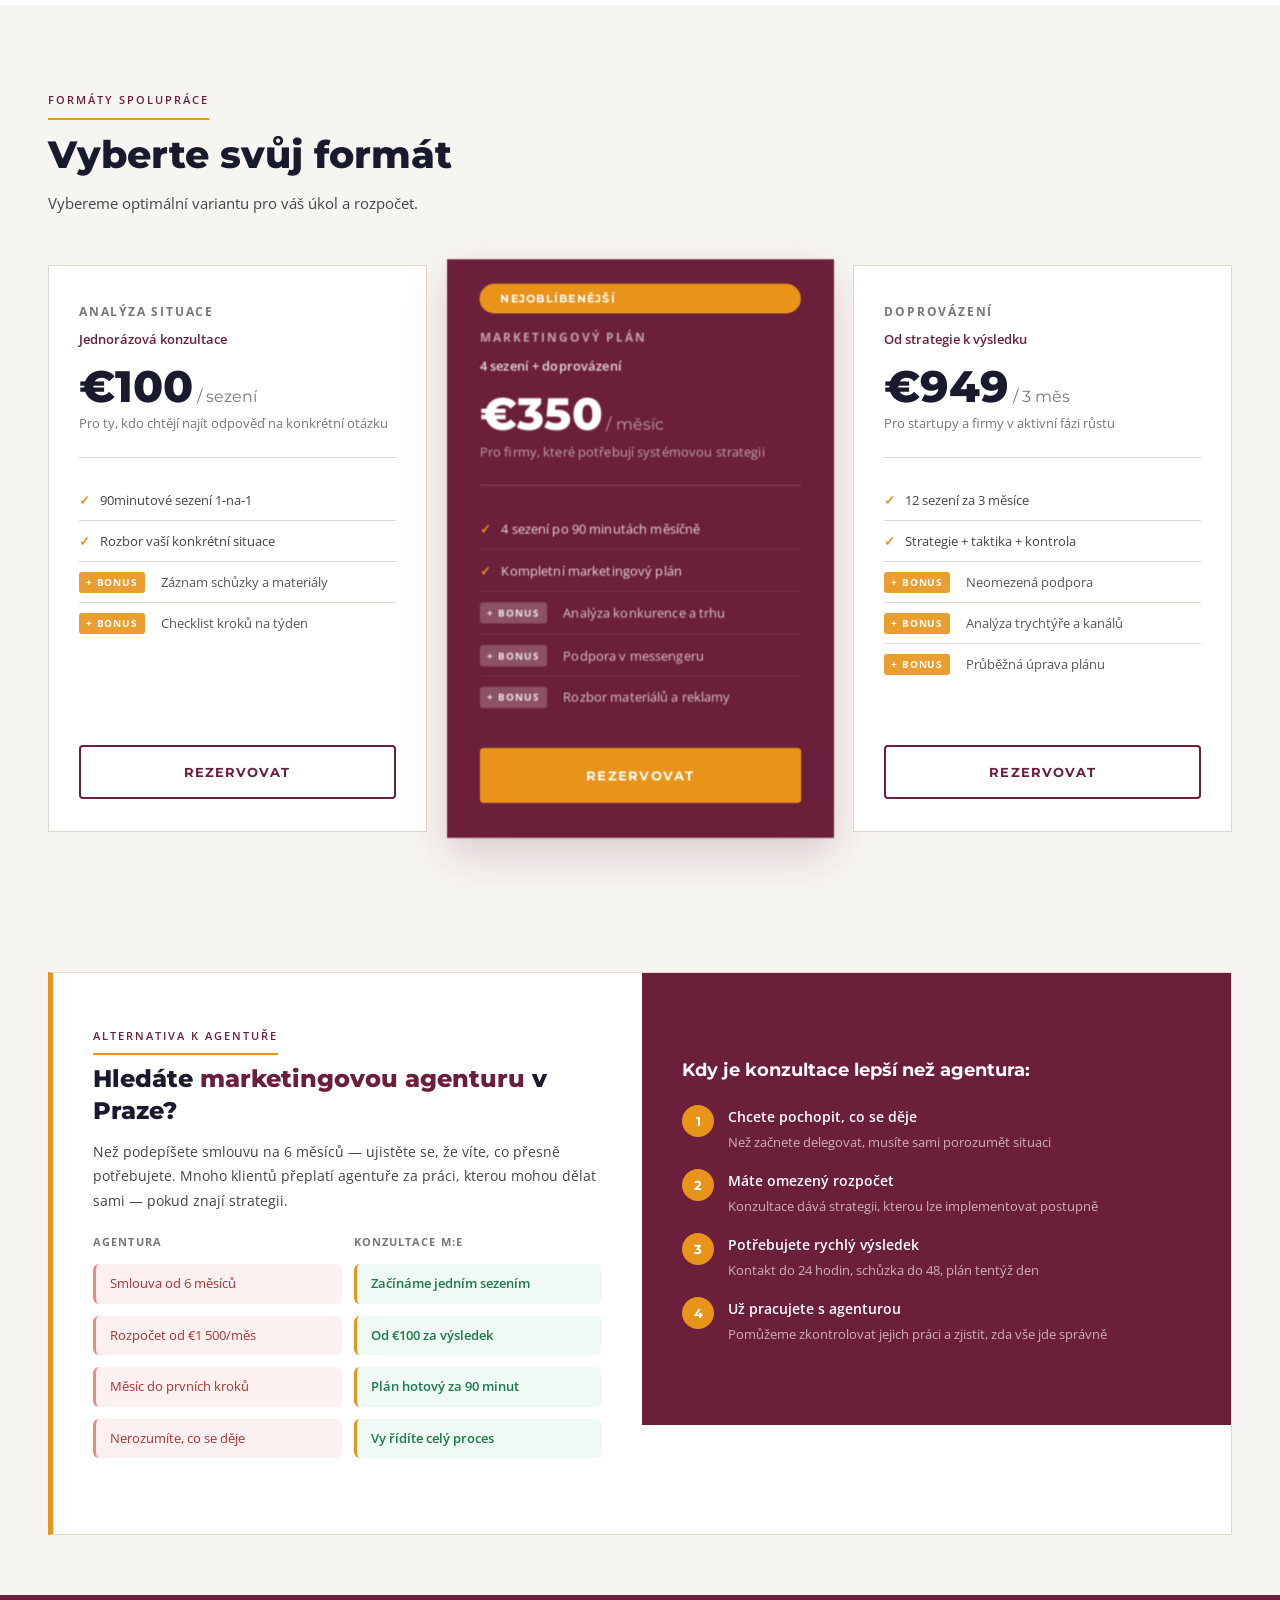
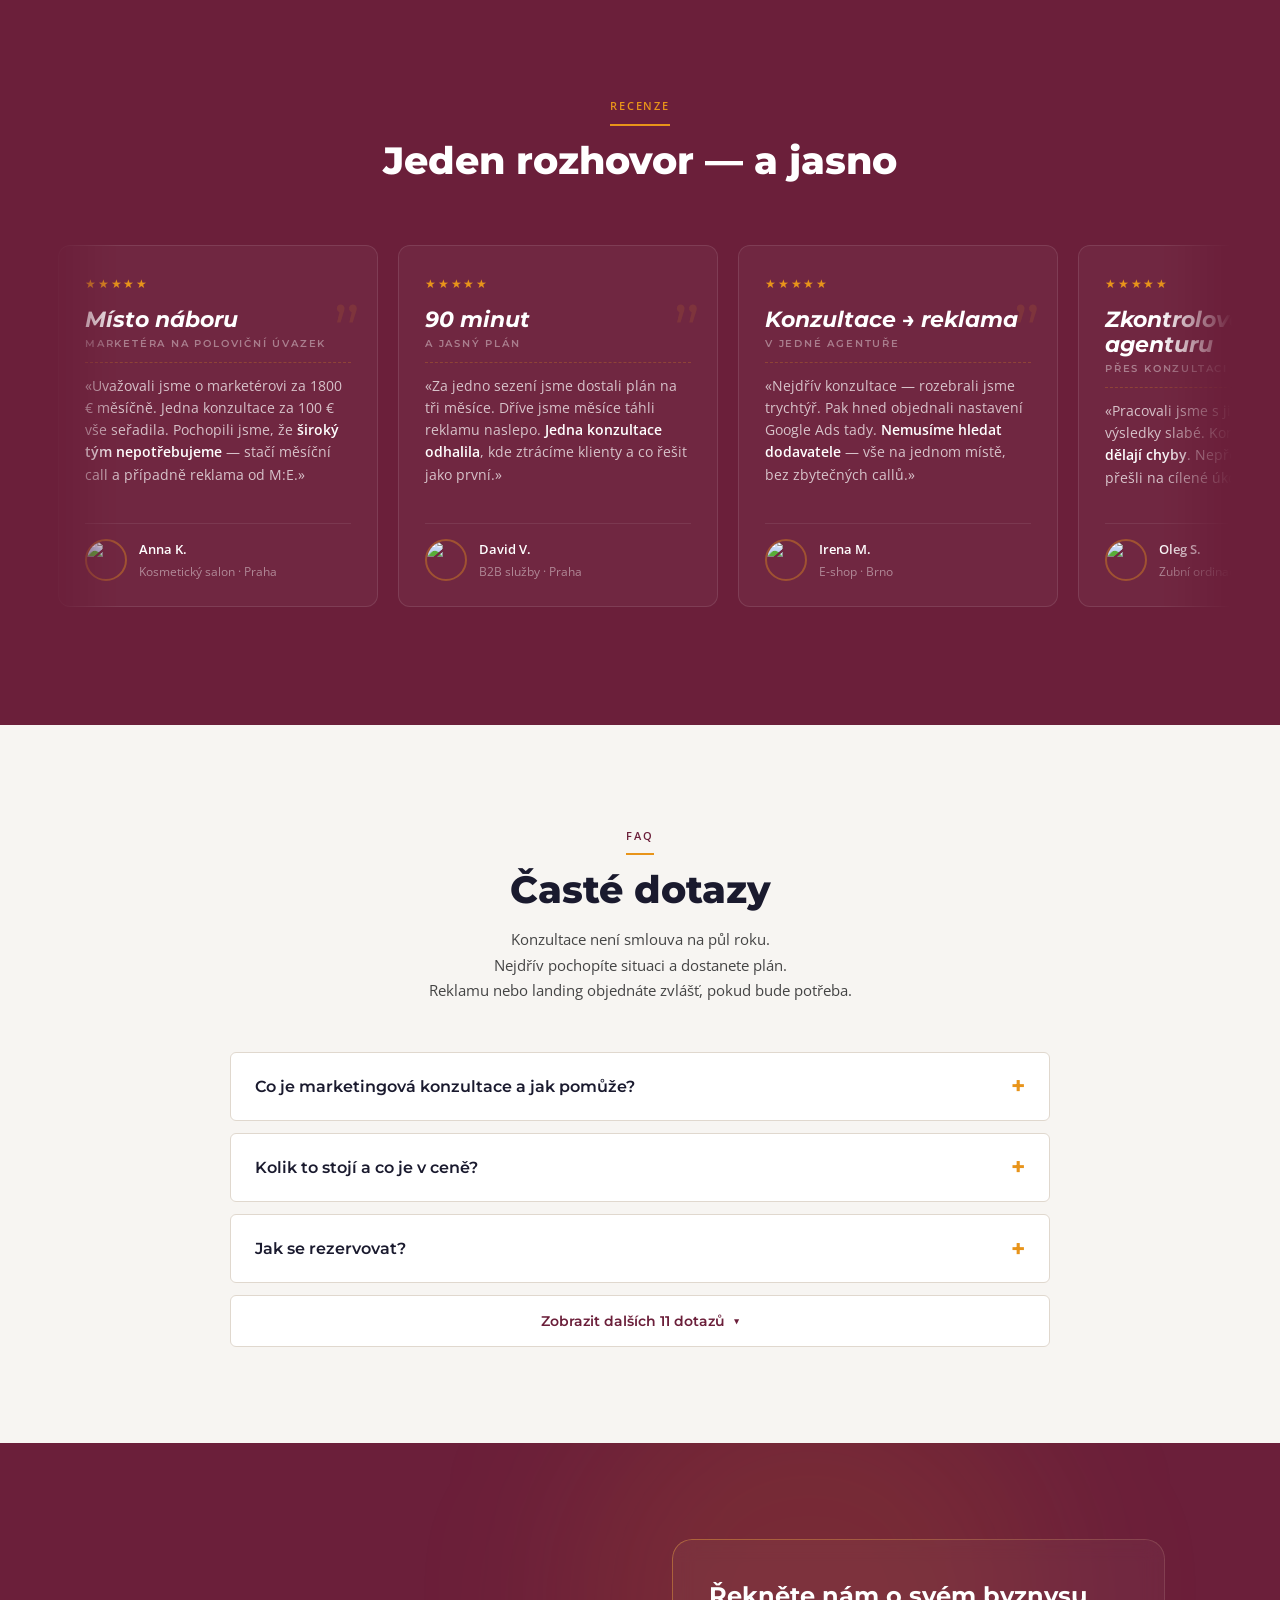
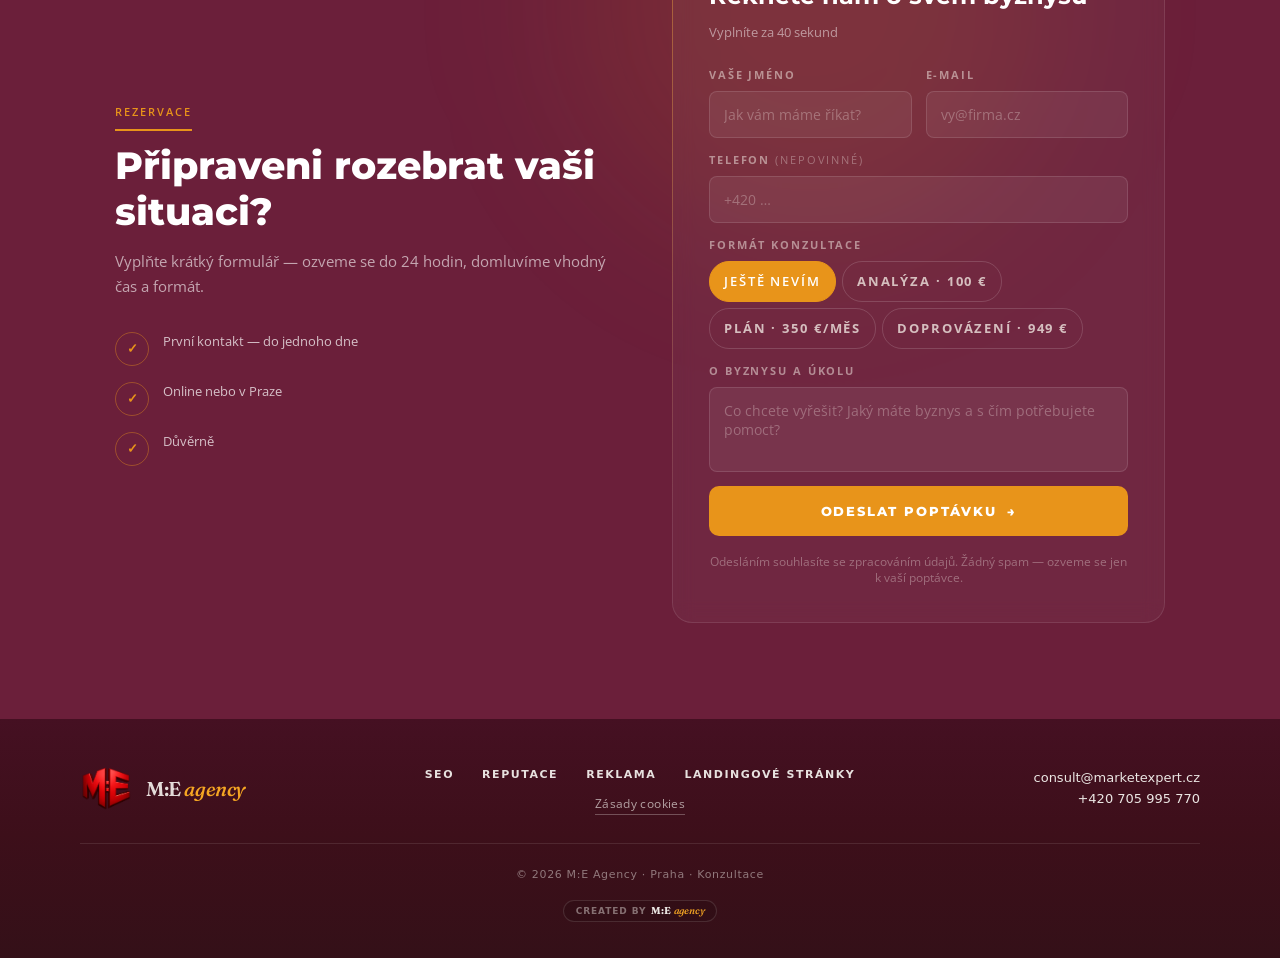
==== commit 892b3f03: "Add files via upload" ====
--- a/cs/index.html
+++ b/cs/index.html
@@ -112,7 +112,7 @@
 <script>window.__GA4_MEASUREMENT_ID__ = 'G-SPKHXMCQGM'; window.__GA4_ADS_ID__ = 'AW-11432613975';</script>
 
 <link rel="preconnect" href="https://fonts.googleapis.com">
-<link href="https://fonts.googleapis.com/css2?family=Montserrat:wght@400;600;700;800&family=Open+Sans:wght@300;400;600&display=swap" rel="stylesheet">
+<link href="https://fonts.googleapis.com/css2?family=Fraunces:ital,opsz,wght@0,9..144,500;0,9..144,600;1,9..144,500&family=Montserrat:wght@400;600;700;800&family=Open+Sans:wght@300;400;600&display=swap" rel="stylesheet">
 <style>
 *, *::before, *::after { box-sizing: border-box; margin: 0; padding: 0; }
 
@@ -700,8 +700,6 @@
 @media (max-width: 960px) {
   nav { padding: 0 16px 0 20px; }
   .nav-toggle { display: flex; }
-  .nav-brand__img { width: 40px; height: 40px; }
-  .nav-brand__text { font-size: 17px; }
   .nav-links {
     display: flex; position: fixed; top: 68px; left: 0; right: 0; bottom: 0;
     flex-direction: column; align-items: stretch; gap: 0;
--- a/cs/footer.css
+++ b/cs/footer.css
@@ -115,29 +115,42 @@
   border-bottom-color: rgba(245, 166, 35, 0.85);
 }
 
-/* Шапка: лого M:E agency */
+/* Шапка: лого M:E agency — эталон landing.marketexpert.cz */
 .nav-brand {
   display: flex;
   align-items: center;
-  gap: 14px;
+  gap: 8px;
   text-decoration: none;
   color: #fff;
   min-width: 0;
 }
+@media (min-width: 640px) {
+  .nav-brand { gap: 12px; }
+}
 .nav-brand__img {
-  width: 48px;
-  height: 48px;
+  width: 36px;
+  height: 36px;
   object-fit: contain;
   flex-shrink: 0;
   display: block;
   filter: drop-shadow(0 4px 12px rgba(0, 0, 0, 0.25));
 }
+@media (min-width: 640px) {
+  .nav-brand__img { width: 40px; height: 40px; }
+}
 .nav-brand__text {
   font-family: 'Fraunces', Georgia, serif;
-  font-size: clamp(18px, 2.6vw, 22px);
+  font-size: 16px;
   font-weight: 600;
   letter-spacing: -0.02em;
   line-height: 1;
+  color: #fff;
+}
+@media (min-width: 640px) {
+  .nav-brand__text { font-size: 18px; }
+}
+@media (min-width: 1024px) {
+  .nav-brand__text { font-size: 20px; }
 }
 .nav-brand__agency {
   font-style: italic;
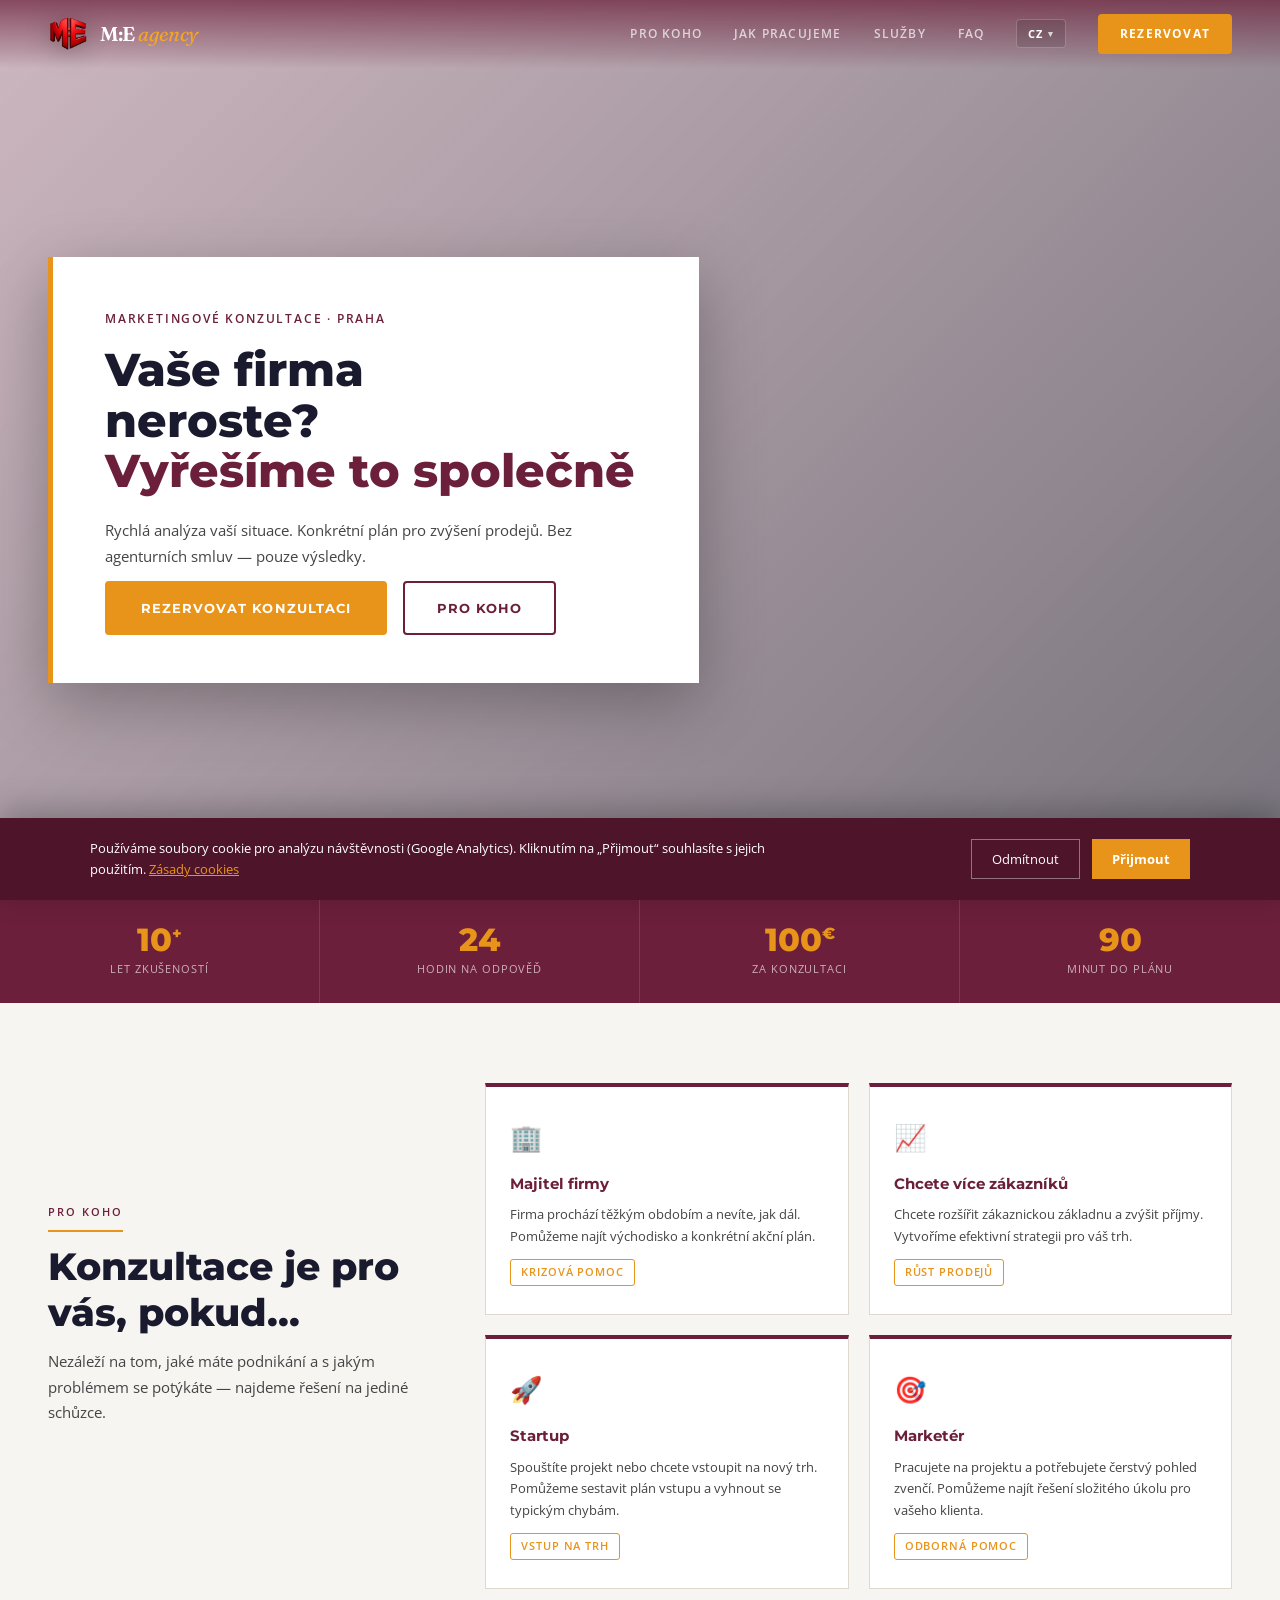
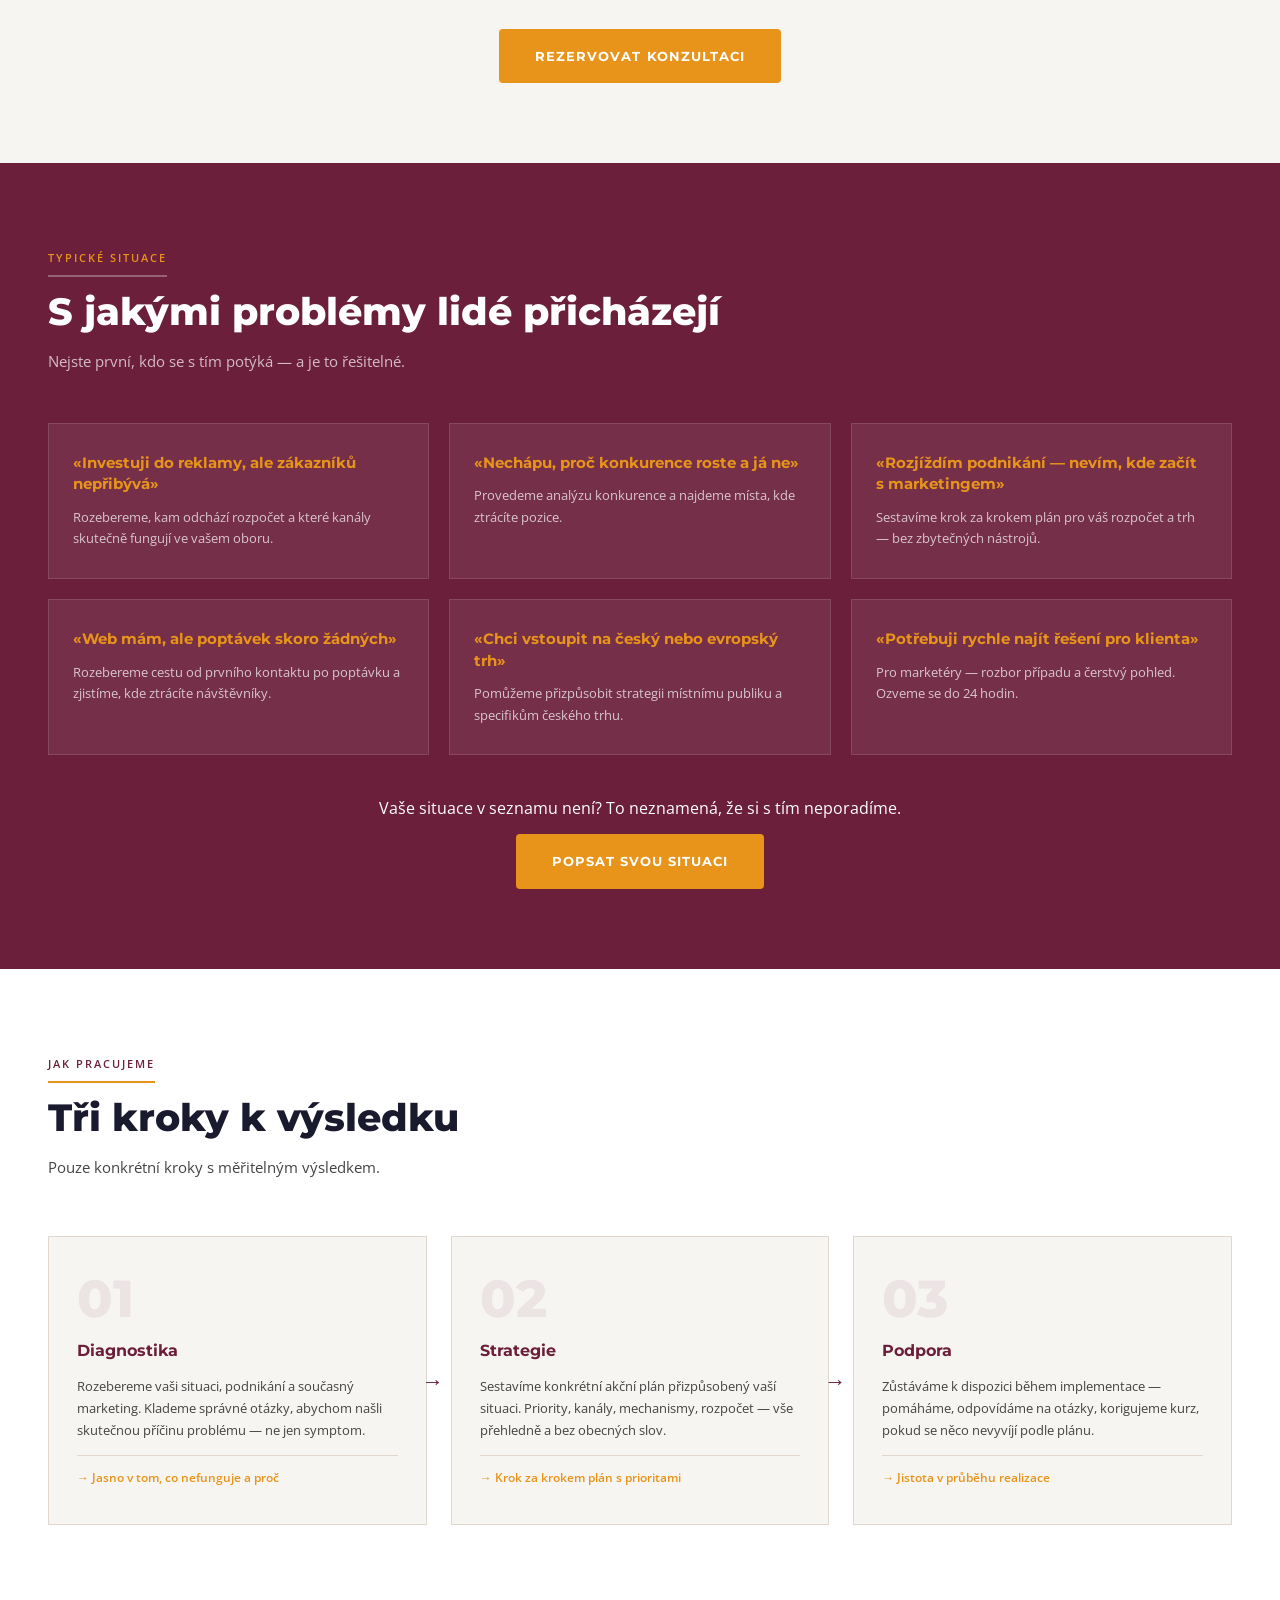
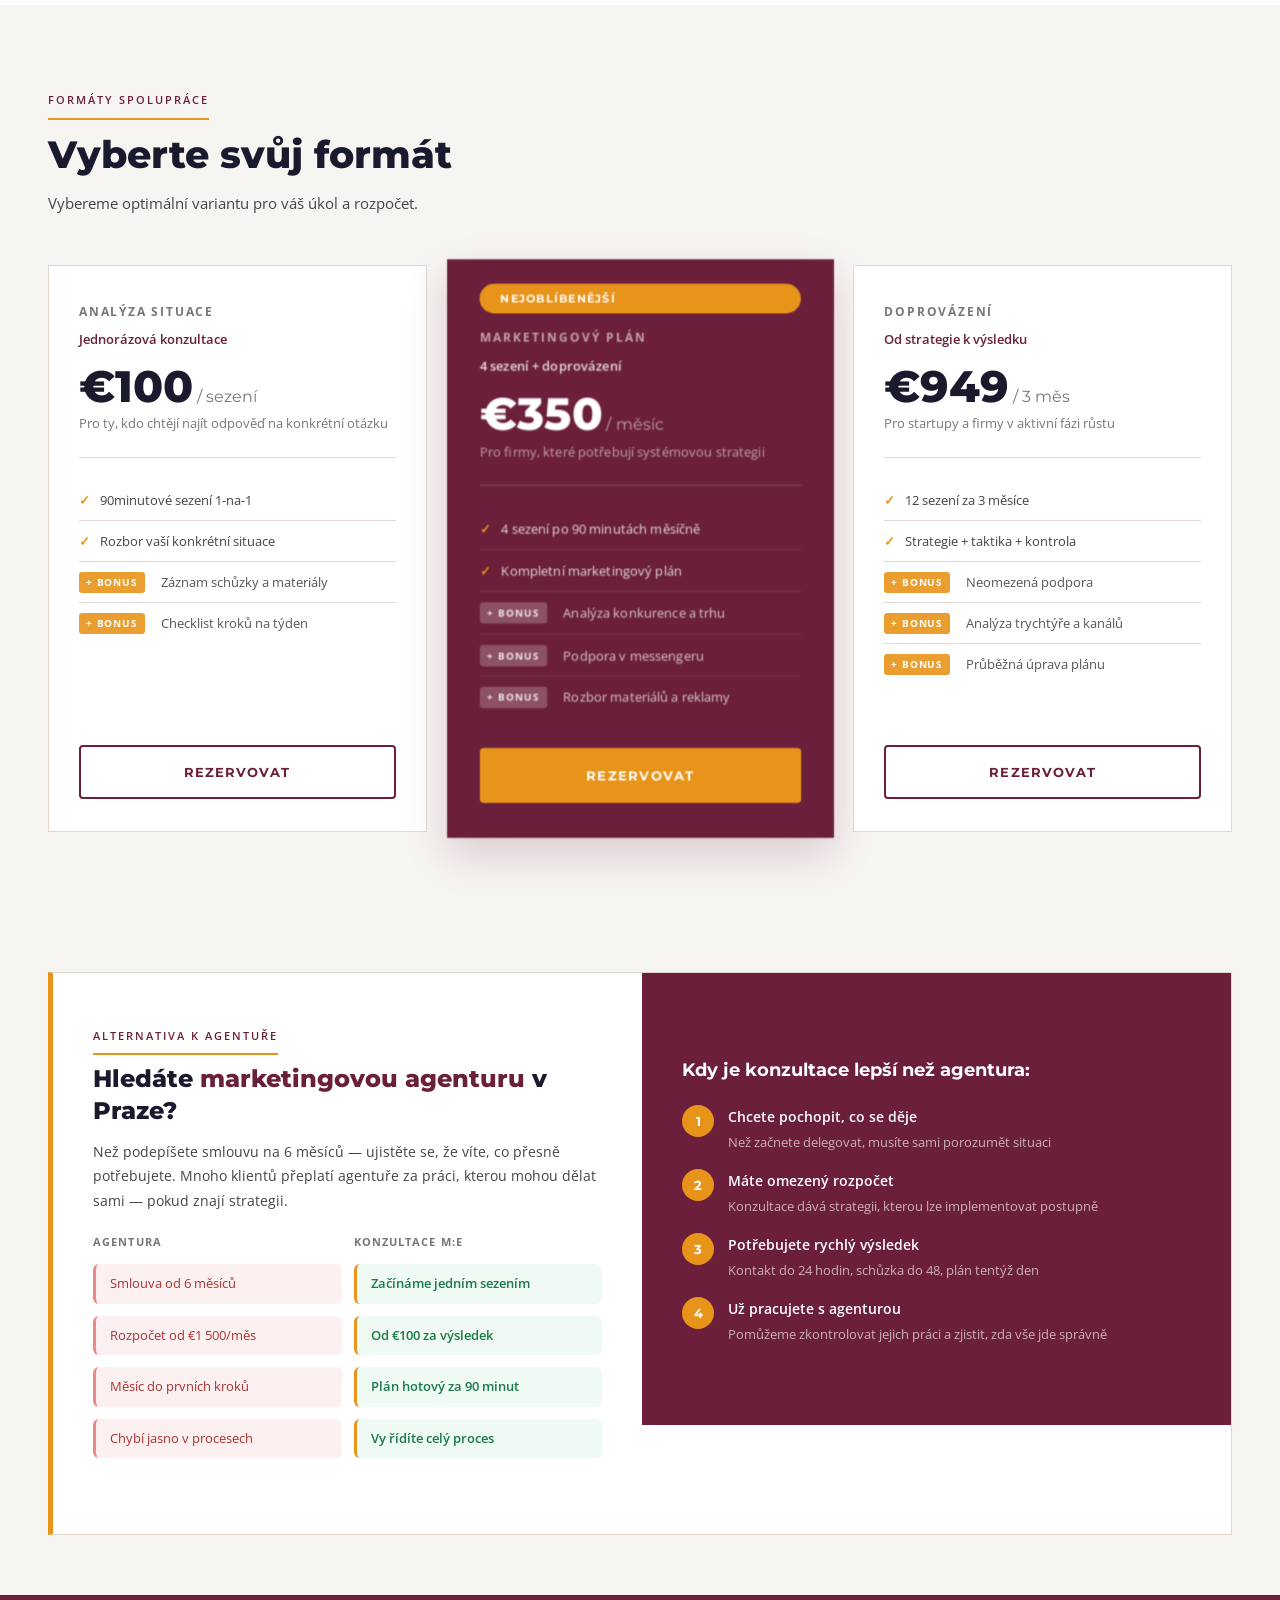
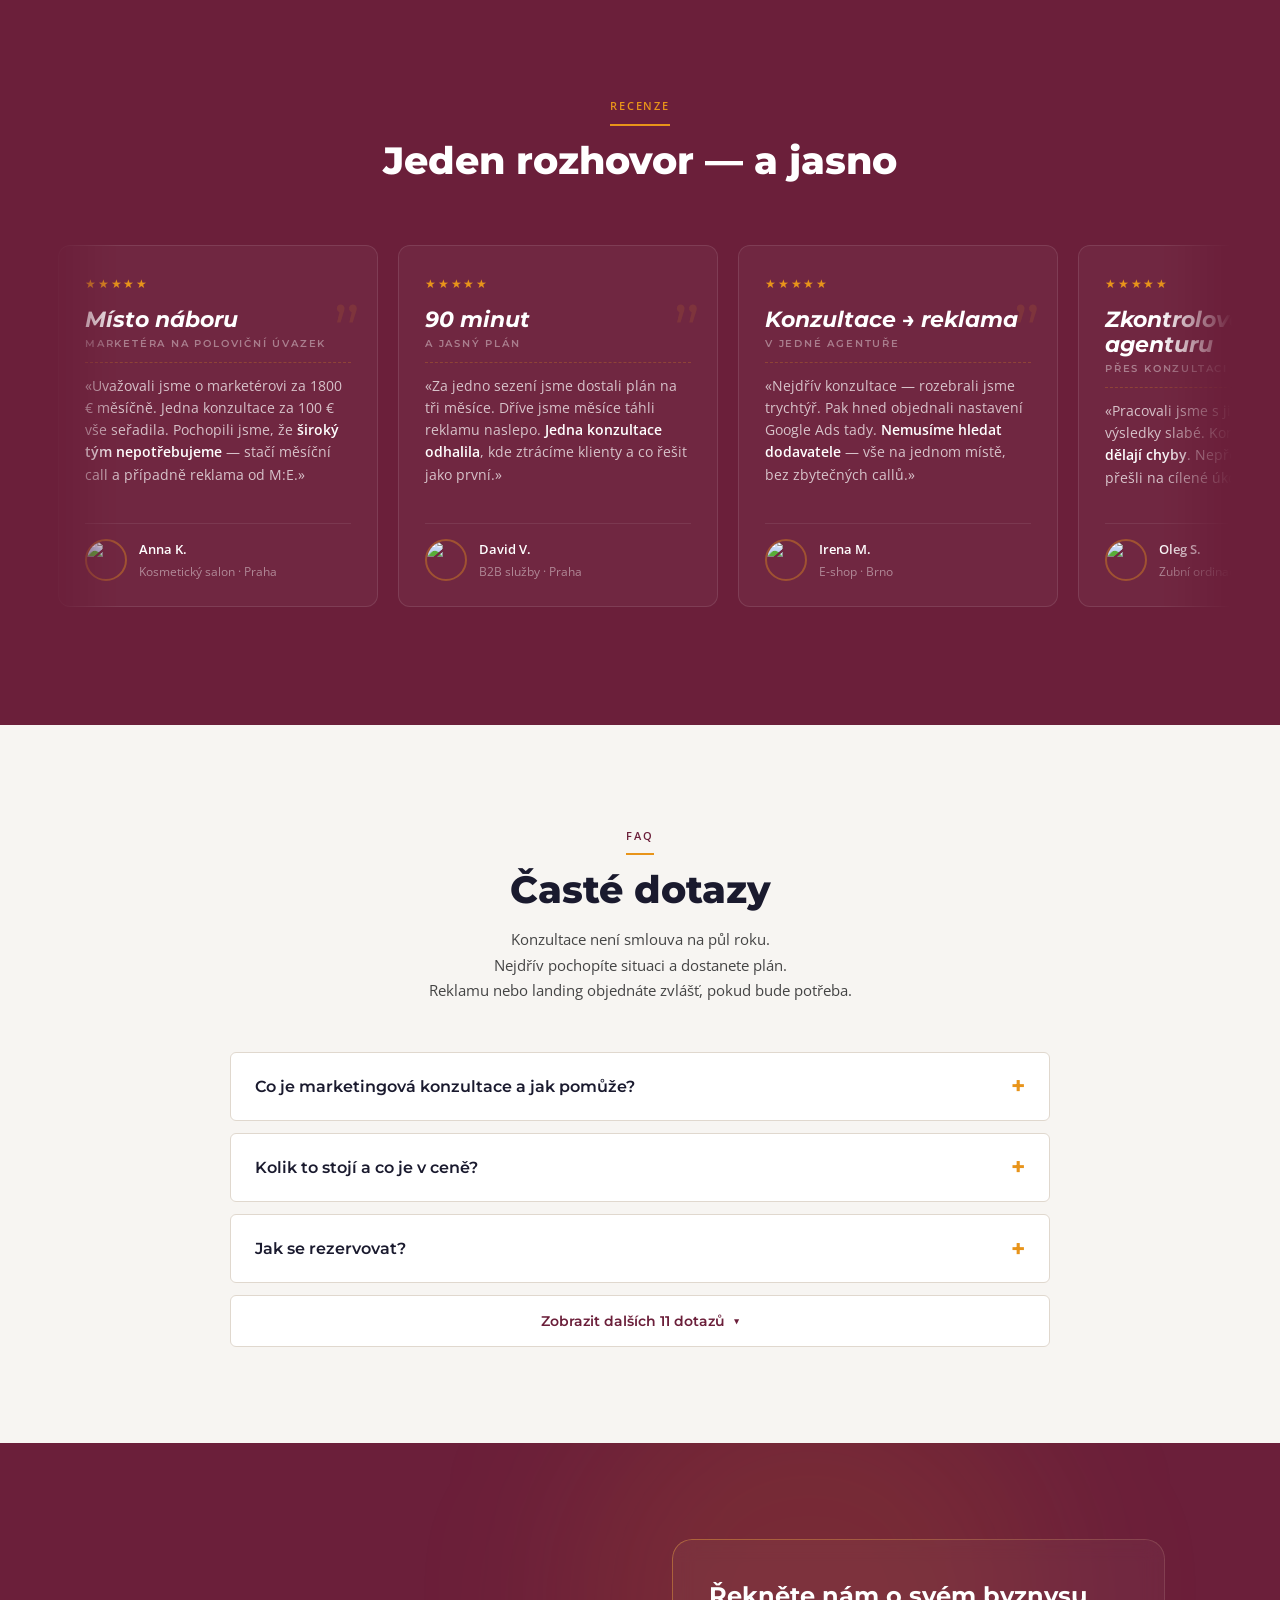
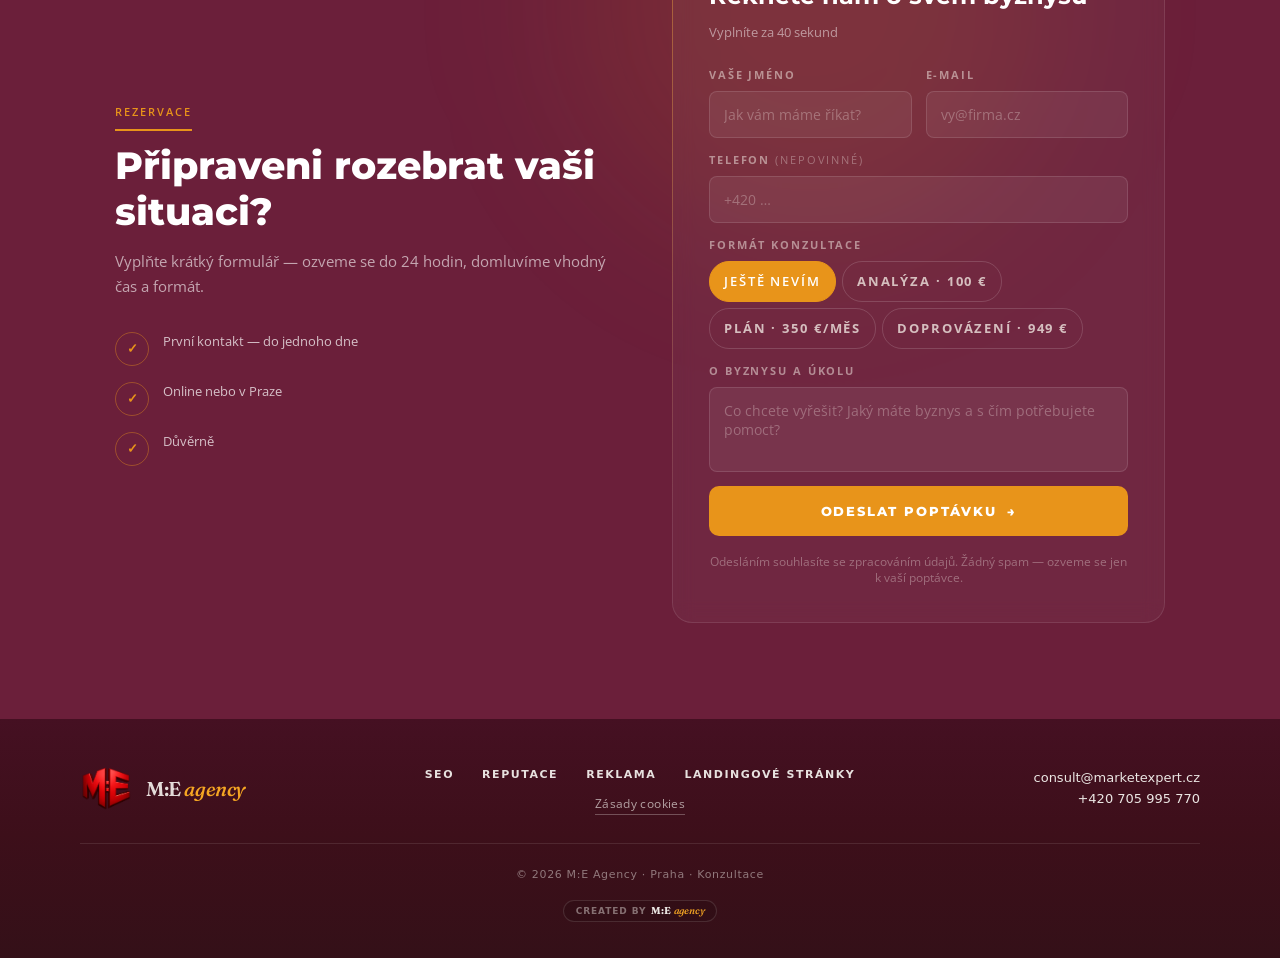
==== commit 6935c0e4: "Add files via upload" ====
--- a/cs/index.html
+++ b/cs/index.html
@@ -143,9 +143,17 @@
 /* ── Hlavička (jednotný formát M:E) ── */
 nav {
   position: fixed; top: 0; left: 0; right: 0; z-index: 100;
-  background: var(--burg);
+  background: linear-gradient(to bottom, rgba(107, 31, 58, 0.72), rgba(107, 31, 58, 0.18) 78%, transparent);
+  transition: background 0.35s ease, box-shadow 0.35s ease, backdrop-filter 0.35s ease;
   display: flex; align-items: center; justify-content: space-between;
   padding: 0 48px; height: 68px;
+}
+nav.scrolled,
+nav.nav-open {
+  background: var(--burg);
+  backdrop-filter: blur(14px);
+  -webkit-backdrop-filter: blur(14px);
+  box-shadow: 0 6px 28px rgba(0, 0, 0, 0.28);
 }
 .nav-logo { min-width: 0; }
 .nav-links { display: flex; align-items: center; gap: 32px; }
@@ -422,7 +430,7 @@
 }
 .plans .plan.plan-anim-item::before {
   content: ''; position: absolute; inset: 0;
-  background: linear-gradient(135deg, rgba(232,148,26,.12) 0%, rgba(255,255,255,.35) 42%, transparent 72%);
+  background: linear-gradient(135deg, rgba(232,148,26,.14) 0%, rgba(255,255,255,.05) 42%, transparent 72%);
   opacity: 0; transition: opacity .4s ease; pointer-events: none; z-index: 0;
 }
 .plans .plan.plan-anim-item::after {
@@ -546,6 +554,35 @@
 .rev-track:hover { animation-play-state: paused; }
 @keyframes rev-flow {
   to { transform: translateX(-50%); }
+}
+@media (max-width: 768px) {
+  .rev-marquee {
+    overflow-x: auto;
+    overflow-y: hidden;
+    -webkit-overflow-scrolling: touch;
+    overscroll-behavior-x: contain;
+    scroll-snap-type: x mandatory;
+    scroll-padding-inline: 20px;
+    touch-action: pan-x;
+    -webkit-mask-image: none;
+    mask-image: none;
+    cursor: grab;
+  }
+  .rev-marquee:active { cursor: grabbing; }
+  .rev-marquee--dragging {
+    cursor: grabbing;
+    scroll-snap-type: none;
+  }
+  .rev-track {
+    animation: none !important;
+    transform: none !important;
+    padding: 0 20px;
+  }
+  .rev-card {
+    scroll-snap-align: start;
+    min-width: min(300px, 84vw);
+    max-width: min(300px, 84vw);
+  }
 }
 .rev-card {
   min-width: 320px;
@@ -874,6 +911,11 @@
   document.addEventListener('keydown', function(e){
     if (e.key === 'Escape') closeLangMenus();
   });
+  function updateNavScroll() {
+    nav.classList.toggle('scrolled', window.scrollY > 40);
+  }
+  window.addEventListener('scroll', updateNavScroll, { passive: true });
+  updateNavScroll();
 })();
 </script>
 
@@ -981,7 +1023,7 @@
     </div>
     <div class="problem-card">
       <div class="problem-q">«Potřebuji rychle najít řešení pro klienta»</div>
-      <div class="problem-a">Pro marketéry — rozbor případu a čerstvý pohled. Schůzku zorganizujeme do 24 hodin.</div>
+      <div class="problem-a">Pro marketéry — rozbor případu a čerstvý pohled. Ozveme se do 24 hodin.</div>
     </div>
   </div>
   <div class="reveal" style="margin-top:40px;text-align:center;">
@@ -995,7 +1037,7 @@
   <div class="reveal" style="margin-bottom:56px">
     <div class="section-label">Jak pracujeme</div>
     <h2 class="section-title">Tři kroky k výsledku</h2>
-    <p class="section-sub">Žádné plané řeči — pouze konkrétní kroky s měřitelným výsledkem.</p>
+    <p class="section-sub">Pouze konkrétní kroky s měřitelným výsledkem.</p>
   </div>
   <div class="steps stagger">
     <div class="step">
@@ -1100,7 +1142,7 @@
           <div class="compare-cell good"><span class="compare-tag">M:E</span>Plán hotový za 90 minut</div>
         </div>
         <div class="compare-pair">
-          <div class="compare-cell bad"><span class="compare-tag">Agentura</span>Nerozumíte, co se děje</div>
+          <div class="compare-cell bad"><span class="compare-tag">Agentura</span>Chybí jasno v procesech</div>
           <div class="compare-cell good"><span class="compare-tag">M:E</span>Vy řídíte celý proces</div>
         </div>
       </div>
@@ -1248,7 +1290,7 @@
     </details>
     <details class="faq-item">
       <summary>Mohu po konzultaci objednat služby agentury?</summary>
-      <p>Ano — a je to praktické: po sezení už víte, co potřebujete. Můžete hned objednat <a href="https://ads.marketexpert.cz/cz/" target="_blank" rel="noopener noreferrer">nastavení reklamy</a>, <a href="https://landing.marketexpert.cz" target="_blank" rel="noopener noreferrer">landing</a> nebo <a href="https://reputation.marketexpert.cz" target="_blank" rel="noopener noreferrer">práci s reputací</a> — bez hledání nových dodavatelů.</p>
+      <p>Ano — a je to praktické: po sezení už víte, co potřebujete. Můžete hned objednat <a href="https://ads.marketexpert.cz/cz/" target="_blank" rel="noopener noreferrer">nastavení reklamy</a>, <a href="https://landing.marketexpert.cz/cz/" target="_blank" rel="noopener noreferrer">landing</a> nebo <a href="https://reputation.marketexpert.cz" target="_blank" rel="noopener noreferrer">práci s reputací</a> — bez hledání nových dodavatelů.</p>
     </details>
     <details class="faq-item">
       <summary>Jaké výsledky mohu očekávat?</summary>
@@ -1356,7 +1398,7 @@
         <a href="https://seo.marketexpert.cz/cs/" target="_blank" rel="noopener noreferrer">SEO</a>
         <a href="https://reputation.marketexpert.cz" target="_blank" rel="noopener noreferrer">Reputace</a>
         <a href="https://ads.marketexpert.cz/cz/" target="_blank" rel="noopener noreferrer">Reklama</a>
-        <a href="https://landing.marketexpert.cz" target="_blank" rel="noopener noreferrer">Landingové stránky</a>
+        <a href="https://landing.marketexpert.cz/cz/" target="_blank" rel="noopener noreferrer">Landingové stránky</a>
       </div>
       <div class="site-footer__cookie"><a href="https://marketexpert.cz/cs-cz/cookie-policy" target="_blank" rel="noopener noreferrer">Zásady cookies</a></div>
     </div>
@@ -1368,7 +1410,7 @@
   <div class="site-footer__copy-row">
     <p class="site-footer__copy">© 2026 M:E Agency · Praha · Konzultace</p>
     <p class="site-footer__crafted">
-      <a href="https://marketexpert.cz/" target="_blank" rel="noopener noreferrer"><span class="site-footer__crafted-label">Created by</span><span class="site-footer__crafted-brand"><span class="site-footer__crafted-me">M:E</span> <em>agency</em></span></a>
+      <a href="https://landing.marketexpert.cz/cz/" target="_blank" rel="noopener noreferrer"><span class="site-footer__crafted-label">Created by</span><span class="site-footer__crafted-brand"><span class="site-footer__crafted-me">M:E</span> <em>agency</em></span></a>
     </p>
   </div>
 </footer>
@@ -1417,6 +1459,50 @@
     });
   }, { threshold: 0.12, rootMargin: '0px 0px -6% 0px' });
   io.observe(grid);
+})();
+
+(function initReviewsTouchScroll() {
+  var marquee = document.querySelector('.rev-marquee');
+  var track = document.querySelector('.rev-track');
+  if (!marquee || !track) return;
+
+  var mq = window.matchMedia('(max-width: 768px)');
+  var drag = null;
+
+  function applyMode() {
+    if (mq.matches) {
+      track.style.animation = 'none';
+      track.style.transform = 'none';
+    } else {
+      track.style.animation = '';
+      track.style.transform = '';
+      marquee.classList.remove('rev-marquee--dragging');
+    }
+  }
+
+  marquee.addEventListener('pointerdown', function(e) {
+    if (!mq.matches || e.pointerType === 'mouse') return;
+    drag = { x: e.clientX, scroll: marquee.scrollLeft, id: e.pointerId };
+    marquee.classList.add('rev-marquee--dragging');
+    marquee.setPointerCapture(e.pointerId);
+  });
+
+  marquee.addEventListener('pointermove', function(e) {
+    if (!drag || drag.id !== e.pointerId) return;
+    marquee.scrollLeft = drag.scroll - (e.clientX - drag.x);
+  });
+
+  function endDrag(e) {
+    if (!drag || (e && drag.id !== e.pointerId)) return;
+    drag = null;
+    marquee.classList.remove('rev-marquee--dragging');
+    if (e) marquee.releasePointerCapture(e.pointerId);
+  }
+
+  marquee.addEventListener('pointerup', endDrag);
+  marquee.addEventListener('pointercancel', endDrag);
+  mq.addEventListener('change', applyMode);
+  applyMode();
 })();
 
 // FAQ — zobrazit další dotazy
